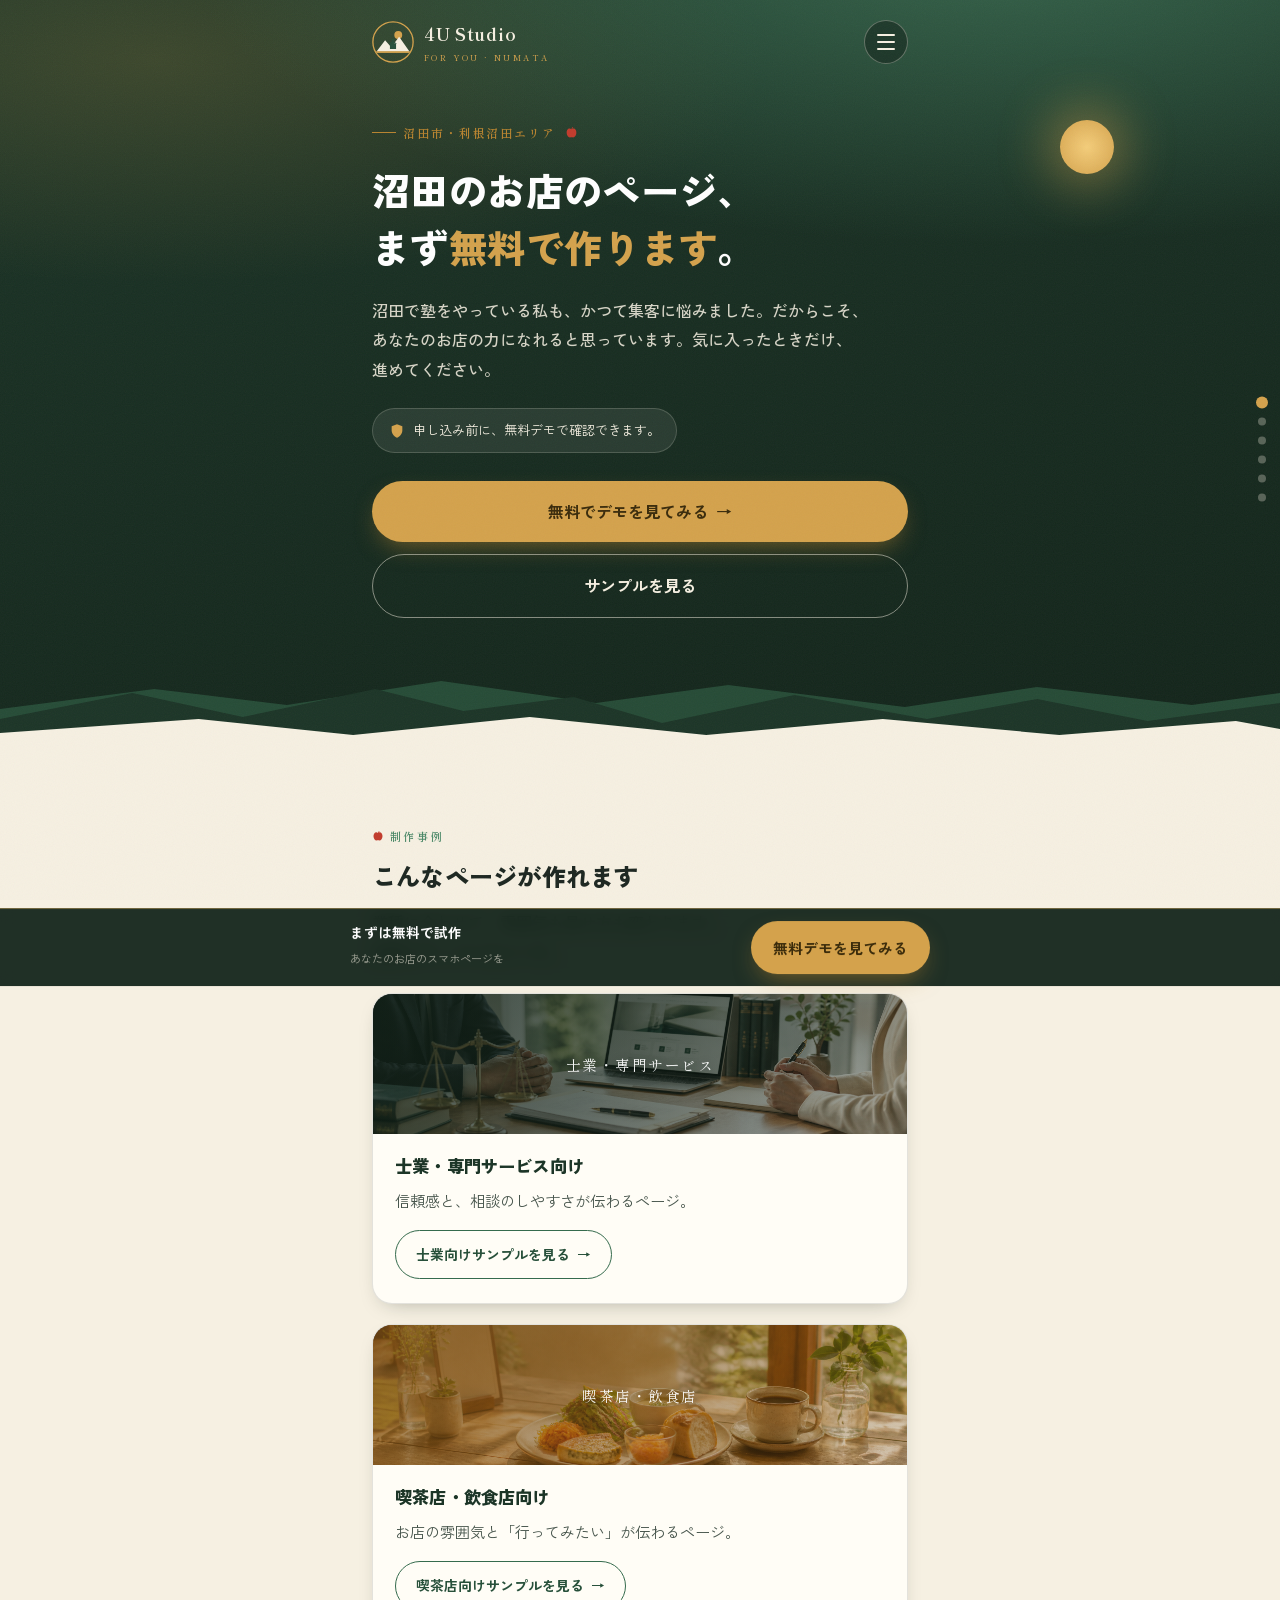
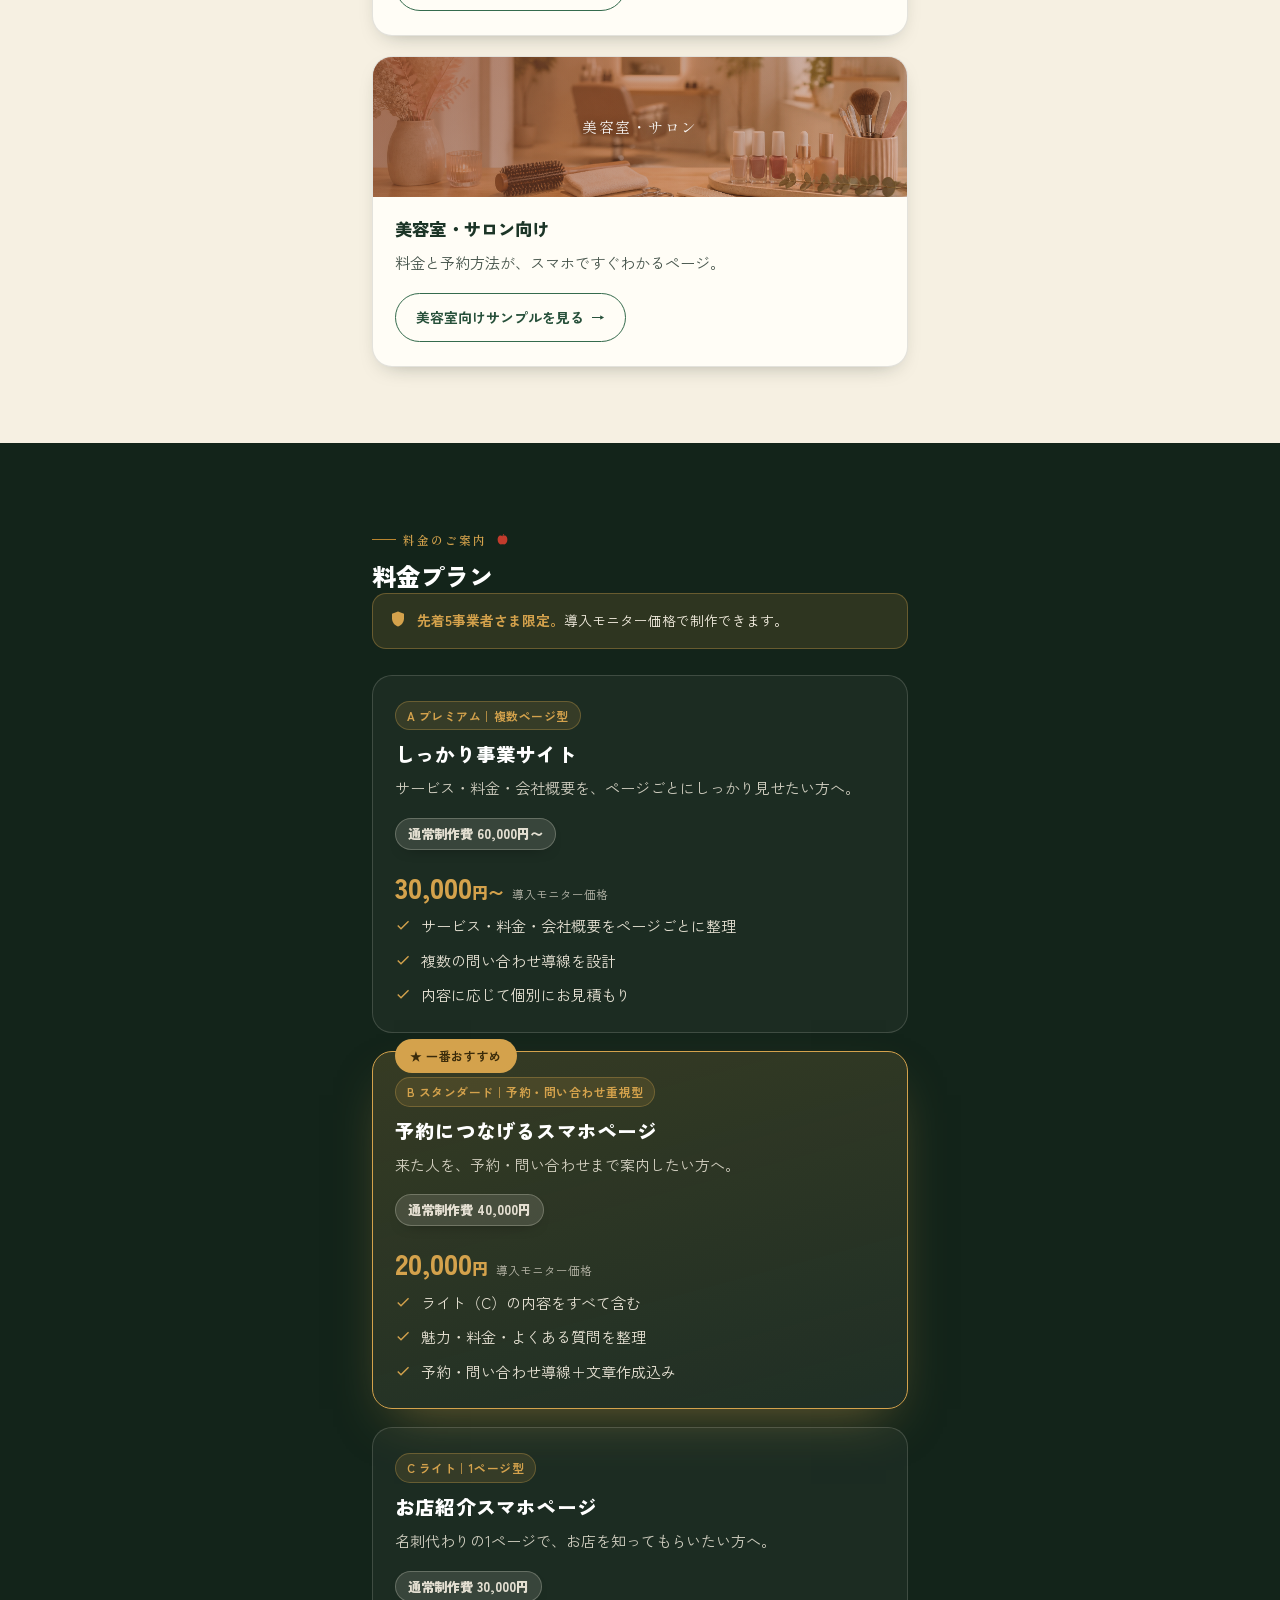
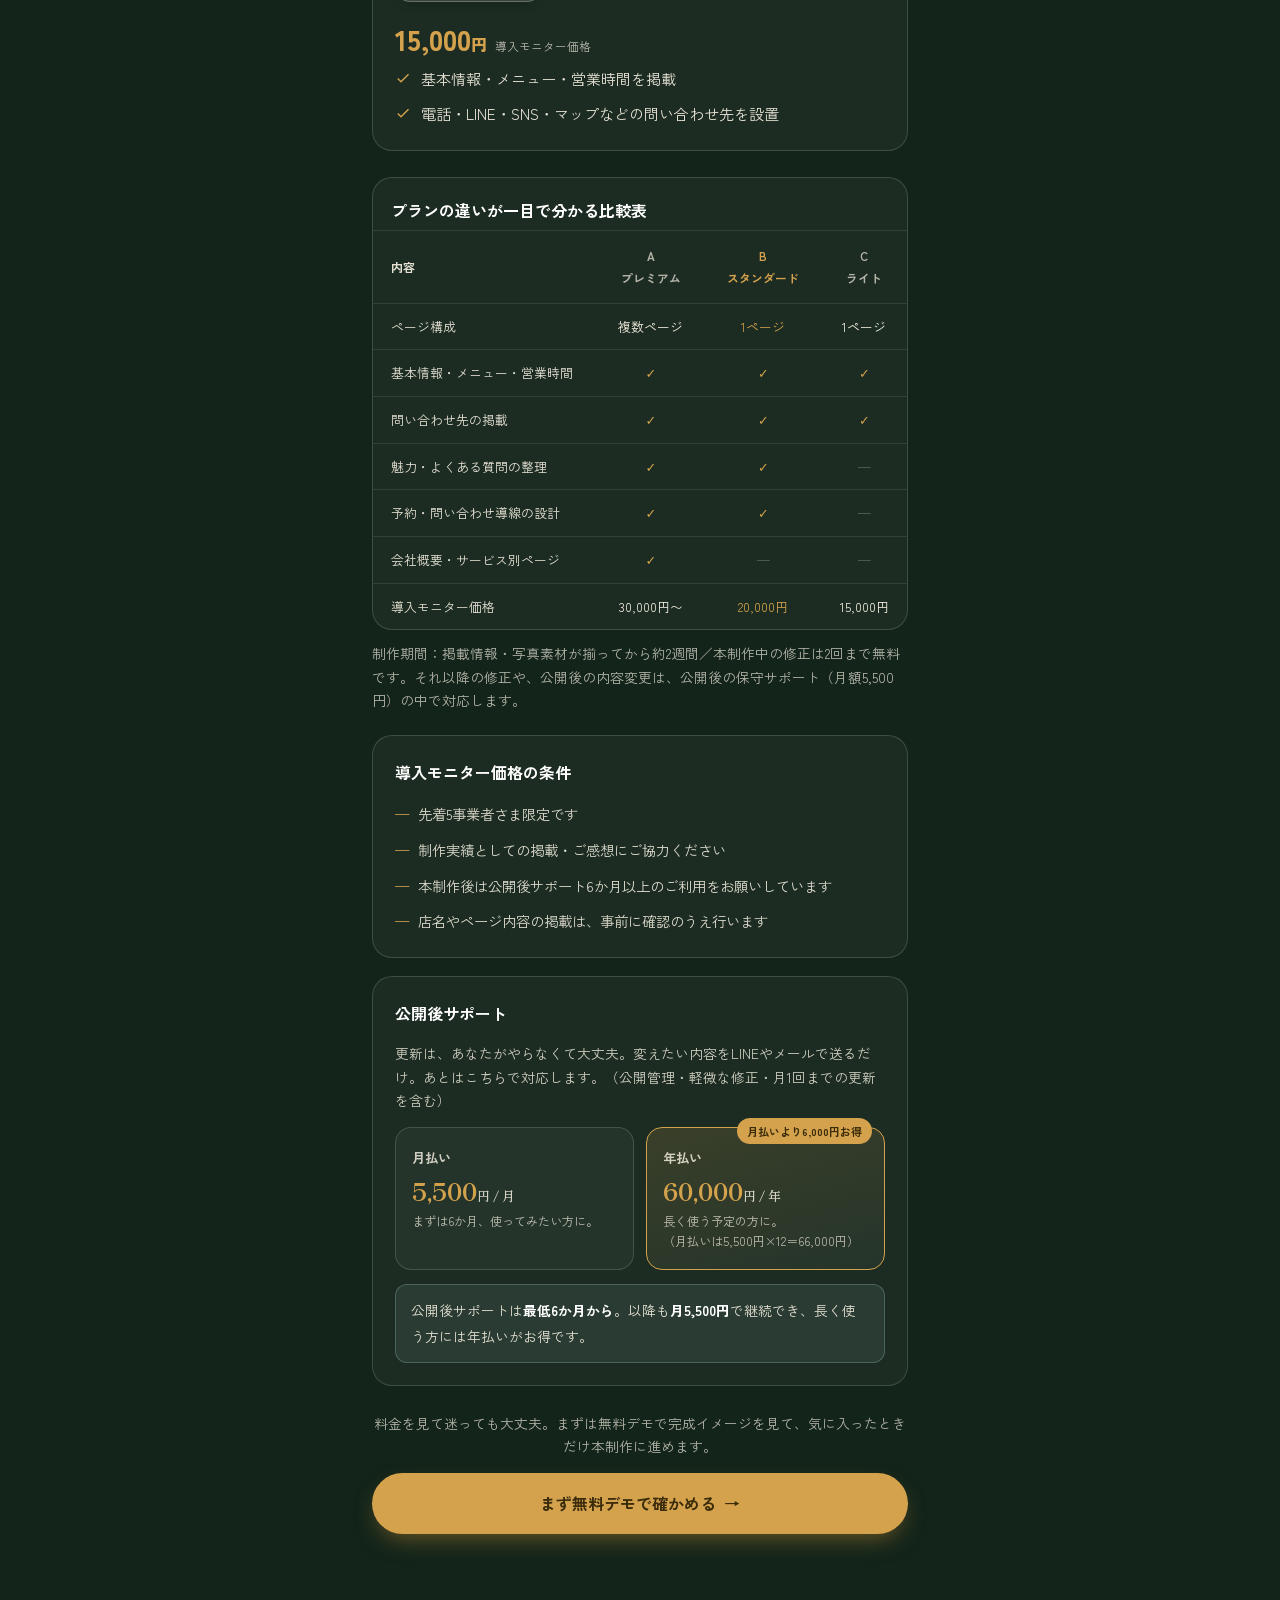
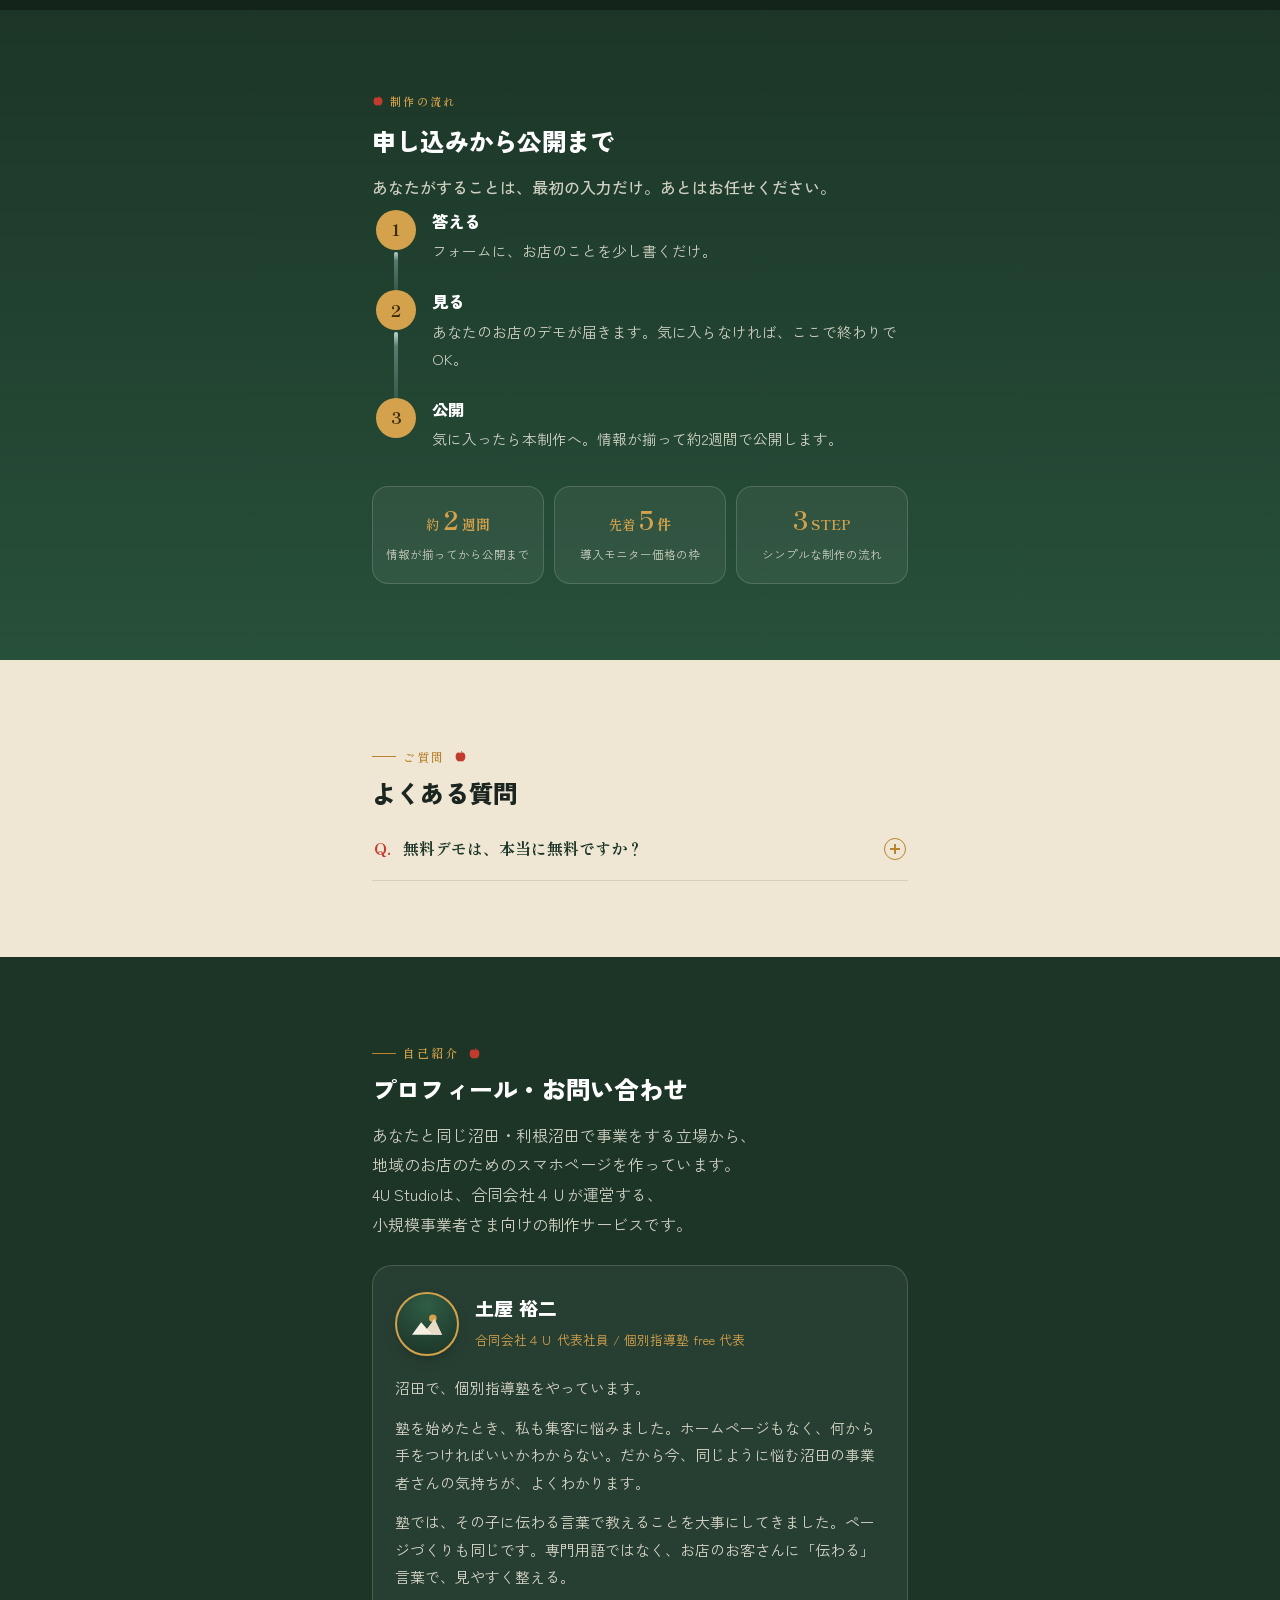
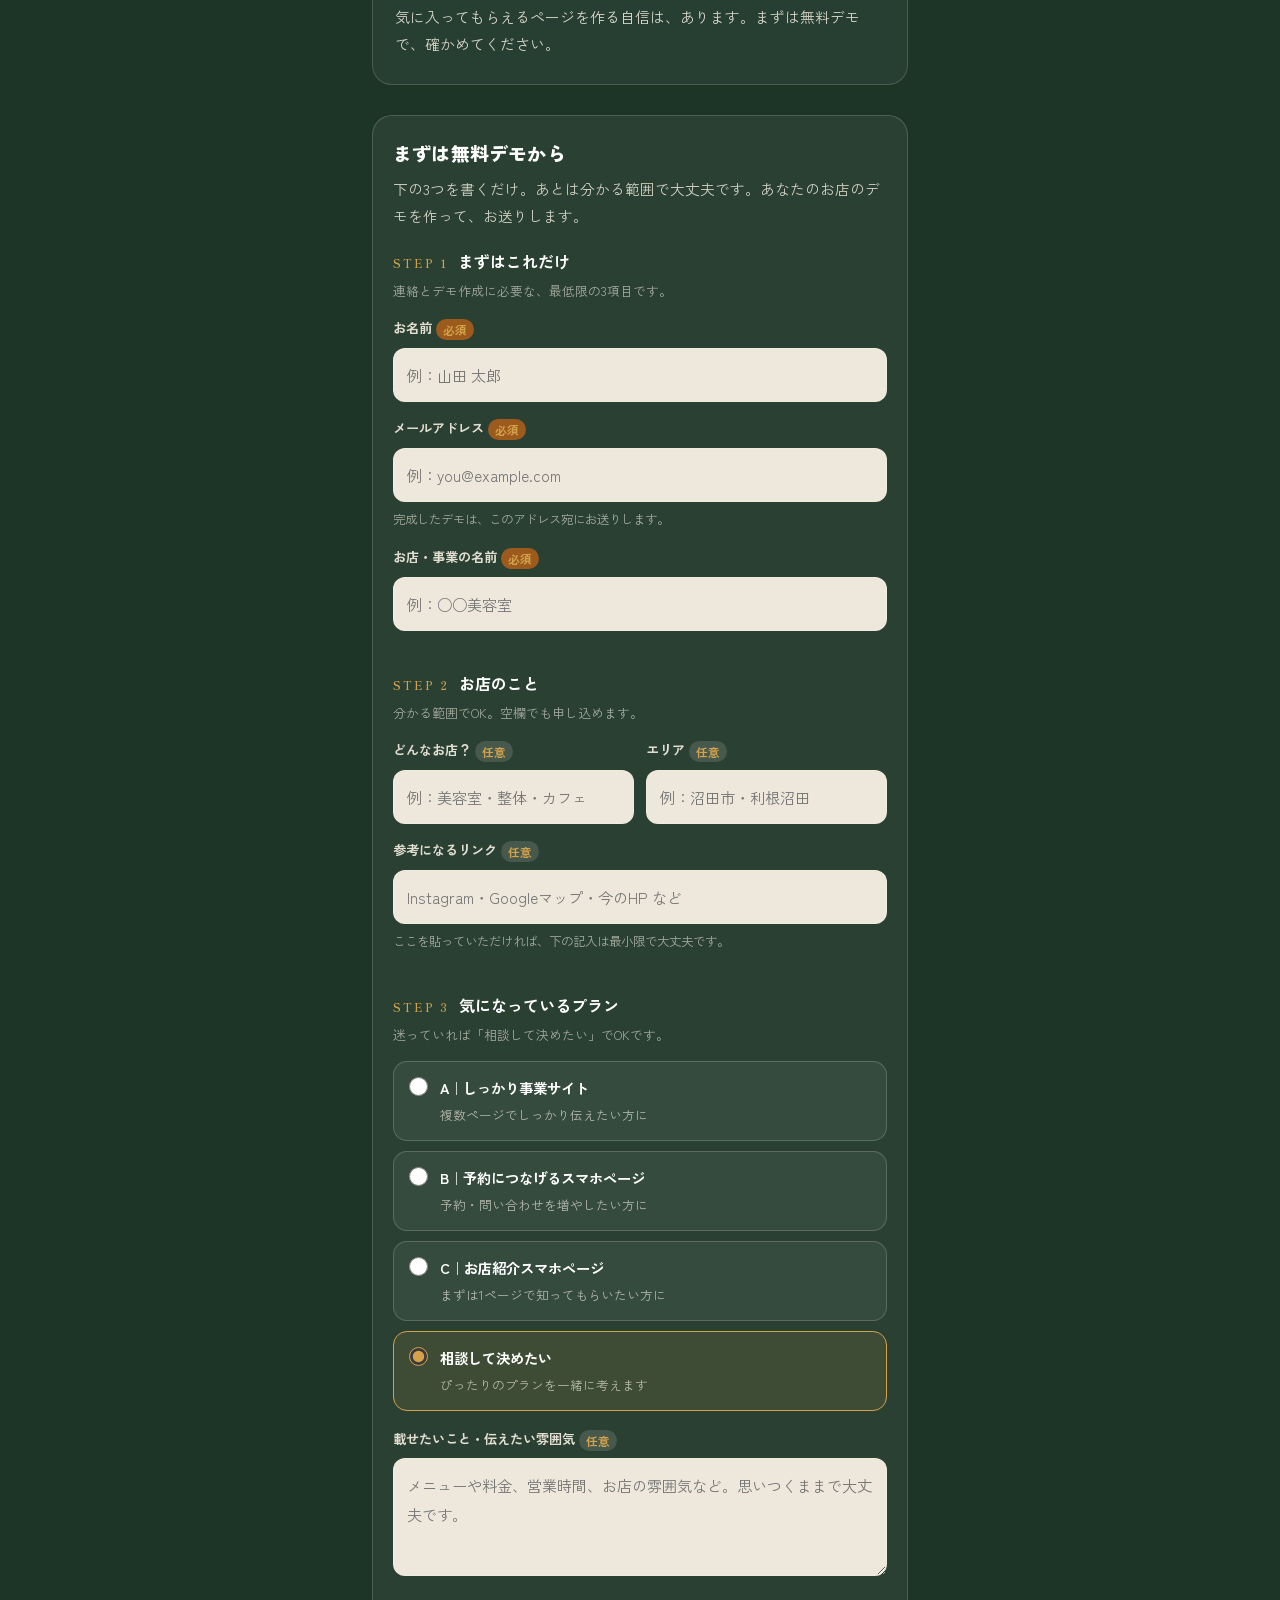
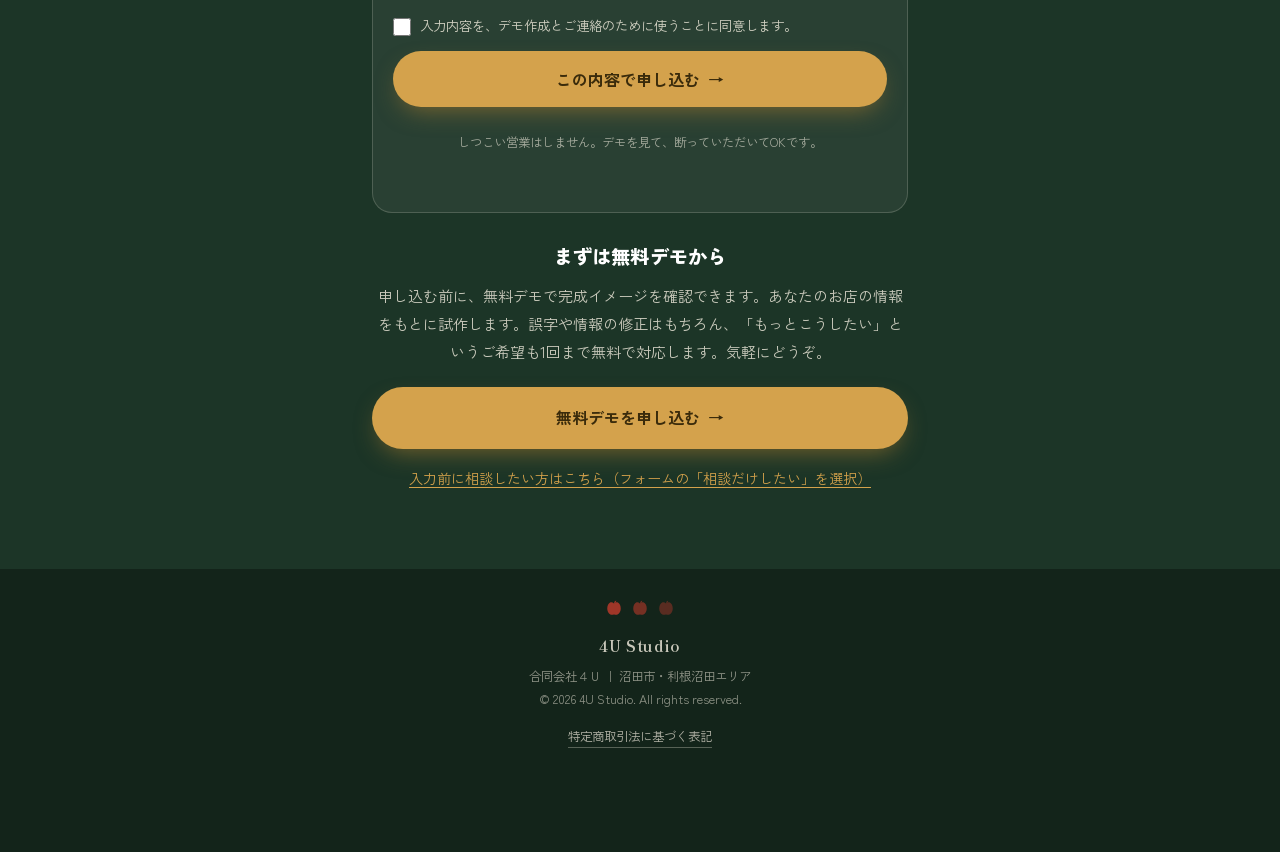
==== index.html @ 24e44e7b "必須バッジ: 背景を濃い琥珀色にして白文字をはっきり読めるよう改善 https://claude.ai/code/session_014B4wWtoRR1sFzMsfYyxBn9" ====
<!DOCTYPE html>
<html lang="ja">
<head>
<meta charset="UTF-8">
<meta name="viewport" content="width=device-width, initial-scale=1.0">
<script>document.documentElement.className+=' js';</script>
<title>4U Studio｜沼田・利根沼田のスマホページ制作</title>
<meta name="description" content="沼田市・利根沼田エリアの小規模事業者向け。問い合わせ・予約・来店につながるスマホで見やすい1ページを制作します。まずは無料デモから。">
<link rel="preconnect" href="https://fonts.googleapis.com">
<link rel="preconnect" href="https://fonts.gstatic.com" crossorigin>
<link href="https://fonts.googleapis.com/css2?family=Zen+Kaku+Gothic+New:wght@400;500;700;900&family=Shippori+Mincho:wght@500;600;700;800&display=swap" rel="stylesheet">
<style>
  :root{
    --green-900:#13241a;
    --green-800:#1c3527;
    --green-700:#27503a;
    --green-600:#356b4d;
    --green-500:#4a8867;
    --cream:#f6f0e2;
    --cream-2:#efe7d4;
    --paper:#fffdf6;
    --ink:#1c2620;
    --ink-soft:#46544b;
    --ochre:#d4a24c;
    --ochre-deep:#b9842f;
    --terra:#c87b52;
    --apple:#c23b2c;       /* 沼田の林檎 */
    --apple-deep:#9e2c20;
    --water:#9cc7be;
    --line:rgba(28,38,32,.12);
    --shadow:0 18px 40px -18px rgba(19,36,26,.5);
    --shadow-sm:0 8px 22px -12px rgba(19,36,26,.4);
    --radius:20px;
    --maxw:580px;
  }
  *{box-sizing:border-box;margin:0;padding:0}
  html{scroll-behavior:smooth}
  body{
    font-family:"Zen Kaku Gothic New",system-ui,sans-serif;
    color:var(--ink);background:var(--cream);
    line-height:1.85;font-size:16px;-webkit-font-smoothing:antialiased;
    overflow-x:hidden;
  }
  body::before{
    content:"";position:fixed;inset:0;z-index:9999;pointer-events:none;opacity:.045;
    background-image:url("data:image/svg+xml,%3Csvg xmlns='http://www.w3.org/2000/svg' width='120' height='120'%3E%3Cfilter id='n'%3E%3CfeTurbulence type='fractalNoise' baseFrequency='.9' numOctaves='2'/%3E%3C/filter%3E%3Crect width='100%25' height='100%25' filter='url(%23n)'/%3E%3C/svg%3E");
  }
  .wrap{max-width:var(--maxw);margin:0 auto;padding:0 22px;position:relative}
  .eyebrow{font-family:"Shippori Mincho",serif;font-weight:600;letter-spacing:.16em;font-size:.74rem;
    color:var(--ochre-deep);display:inline-flex;align-items:center;gap:.6em}
  .eyebrow::before{content:"";width:24px;height:1px;background:var(--ochre-deep)}
  .eyebrow.apple::after{content:"";width:13px;height:14px;background:var(--apple);
    -webkit-mask:url("data:image/svg+xml,%3Csvg xmlns='http://www.w3.org/2000/svg' viewBox='0 0 24 24'%3E%3Cpath fill='black' d='M12 6c0-2 1.2-3.6 3-4-.2 1.8-1 3-3 4zm0 0c-1.6-1.6-3.6-2-5.2-1.2C4.5 6 3 9 3 12.5 3 17 6 21 9 21c1 0 1.8-.4 3-.4s2 .4 3 .4c3 0 6-4 6-8.5C21 9 19.5 6 17.2 4.8 15.6 4 13.6 4.4 12 6z'/%3E%3C/svg%3E") center/contain no-repeat;
    mask:url("data:image/svg+xml,%3Csvg xmlns='http://www.w3.org/2000/svg' viewBox='0 0 24 24'%3E%3Cpath fill='black' d='M12 6c0-2 1.2-3.6 3-4-.2 1.8-1 3-3 4zm0 0c-1.6-1.6-3.6-2-5.2-1.2C4.5 6 3 9 3 12.5 3 17 6 21 9 21c1 0 1.8-.4 3-.4s2 .4 3 .4c3 0 6-4 6-8.5C21 9 19.5 6 17.2 4.8 15.6 4 13.6 4.4 12 6z'/%3E%3C/svg%3E") center/contain no-repeat;display:inline-block;margin-left:.2em}
  h1,h2,h3{font-weight:900;line-height:1.42;letter-spacing:.01em}
  section{padding:76px 0;position:relative}
  .sec-head h2{font-size:1.52rem;margin-top:8px}
  .nowrap-title{white-space:nowrap}
  .sec-num{font-family:"Shippori Mincho",serif;font-size:.7rem;letter-spacing:.2em;color:var(--green-500);font-weight:600;
    display:inline-flex;align-items:center;gap:.55em}
  .sec-num::before{content:"";width:12px;height:13px;flex:0 0 auto;background:var(--apple);display:inline-block;
    -webkit-mask:url("data:image/svg+xml,%3Csvg xmlns='http://www.w3.org/2000/svg' viewBox='0 0 24 24'%3E%3Cpath fill='black' d='M12 6c0-2 1.2-3.6 3-4-.2 1.8-1 3-3 4zm0 0c-1.6-1.6-3.6-2-5.2-1.2C4.5 6 3 9 3 12.5 3 17 6 21 9 21c1 0 1.8-.4 3-.4s2 .4 3 .4c3 0 6-4 6-8.5C21 9 19.5 6 17.2 4.8 15.6 4 13.6 4.4 12 6z'/%3E%3C/svg%3E") center/contain no-repeat;
    mask:url("data:image/svg+xml,%3Csvg xmlns='http://www.w3.org/2000/svg' viewBox='0 0 24 24'%3E%3Cpath fill='black' d='M12 6c0-2 1.2-3.6 3-4-.2 1.8-1 3-3 4zm0 0c-1.6-1.6-3.6-2-5.2-1.2C4.5 6 3 9 3 12.5 3 17 6 21 9 21c1 0 1.8-.4 3-.4s2 .4 3 .4c3 0 6-4 6-8.5C21 9 19.5 6 17.2 4.8 15.6 4 13.6 4.4 12 6z'/%3E%3C/svg%3E") center/contain no-repeat}
  p{color:var(--ink-soft)}
  .lead{color:var(--ink);font-weight:500}
  /* 日本語の読みやすさ：禁則・文節折り返し */
  body{word-break:normal;line-break:strict;overflow-wrap:anywhere}
  h1,h2,h3{line-break:strict}
  .ph{display:inline-block}            /* 文節ごとに改行（語の途中で切れない） */

  /* progress + nav dots */
  .progress{position:fixed;top:0;left:0;height:3px;width:0;z-index:200;
    background:linear-gradient(90deg,var(--ochre),var(--apple));transition:width .1s linear}
  .dots{position:fixed;right:14px;top:50%;transform:translateY(-50%);z-index:90;
    display:flex;flex-direction:column;gap:11px}
  .dots a{width:8px;height:8px;border-radius:50%;background:rgba(28,38,32,.25);transition:.3s;display:block}
  .dots a.active{background:var(--ochre);transform:scale(1.5)}
  .dots.on-dark a{background:rgba(246,240,226,.3)}
  .dots.on-dark a.active{background:var(--ochre)}
  @media(max-width:640px){.dots{display:none}}

  /* buttons */
  .btn{display:inline-flex;align-items:center;justify-content:center;gap:.5em;
    font-family:"Zen Kaku Gothic New";font-weight:700;font-size:1rem;padding:16px 26px;border-radius:999px;
    text-decoration:none;cursor:pointer;border:none;width:100%;text-align:center;position:relative;overflow:hidden;
    transition:transform .25s cubic-bezier(.34,1.4,.6,1),box-shadow .25s}
  .btn-primary{background:var(--ochre);color:#3a2b0b;box-shadow:0 10px 24px -8px rgba(185,132,47,.6)}
  .btn-primary::after{content:"";position:absolute;inset:0;background:linear-gradient(120deg,transparent 30%,rgba(255,255,255,.5),transparent 70%);
    transform:translateX(-130%);transition:transform .6s}
  .btn-primary:hover{transform:translateY(-3px);box-shadow:0 16px 30px -10px rgba(185,132,47,.7)}
  .btn-primary:hover::after{transform:translateX(130%)}
  .btn-ghost{background:transparent;color:var(--green-700);border:1.6px solid var(--green-600)}
  .btn-ghost:hover{background:var(--green-700);color:var(--cream);transform:translateY(-2px)}
  .btn-sm{width:auto;padding:11px 20px;font-size:.86rem}
  .arrow{transition:transform .25s}.btn:hover .arrow{transform:translateX(4px)}

  /* header */
  .topbar{position:absolute;top:0;left:0;right:0;z-index:40}
  .topbar .wrap{display:flex;align-items:center;justify-content:space-between;padding-top:18px}
  .logo{display:flex;align-items:center;gap:10px;text-decoration:none}
  .logo-text{font-family:"Shippori Mincho",serif;font-weight:700;font-size:1.08rem;color:var(--cream);letter-spacing:.04em}
  .logo-text small{display:block;font-size:.5rem;letter-spacing:.3em;color:var(--ochre);font-weight:500;margin-top:1px}
  .menu-toggle{width:44px;height:44px;border-radius:50%;border:1px solid rgba(246,240,226,.32);
    background:rgba(19,36,26,.54);display:inline-flex;flex-direction:column;align-items:center;justify-content:center;
    gap:5px;cursor:pointer;color:var(--cream);backdrop-filter:blur(8px)}
  .menu-toggle span{width:18px;height:2px;border-radius:2px;background:currentColor;transition:.25s}
  .topbar.open .menu-toggle span:nth-child(1){transform:translateY(7px) rotate(45deg)}
  .topbar.open .menu-toggle span:nth-child(2){opacity:0}
  .topbar.open .menu-toggle span:nth-child(3){transform:translateY(-7px) rotate(-45deg)}
  .mobile-menu{position:absolute;top:74px;left:22px;right:22px;z-index:45;max-width:calc(var(--maxw) - 44px);
    margin:0 auto;padding:12px;border:1px solid rgba(246,240,226,.22);border-radius:16px;
    background:rgba(19,36,26,.94);box-shadow:0 20px 44px -22px rgba(0,0,0,.7);backdrop-filter:blur(12px);
    opacity:0;transform:translateY(-8px);pointer-events:none;transition:.25s}
  .topbar.open .mobile-menu{opacity:1;transform:translateY(0);pointer-events:auto}
  .mobile-menu a{display:flex;justify-content:space-between;align-items:center;padding:12px 10px;color:var(--cream);
    text-decoration:none;border-radius:10px;font-weight:700;font-size:.92rem}
  .mobile-menu a+a{border-top:1px solid rgba(246,240,226,.1)}
  .mobile-menu a::after{content:"→";color:var(--ochre)}

  /* HERO */
  .hero{color:var(--cream);padding:112px 0 0;position:relative;overflow:hidden;
    background:linear-gradient(168deg,var(--green-800) 0%,var(--green-900) 100%)}
  .hero-glow{position:absolute;inset:0;z-index:0;
    background:radial-gradient(110% 70% at 78% -8%,rgba(74,136,103,.6),transparent 58%),
              radial-gradient(80% 50% at 12% 8%,rgba(212,162,76,.18),transparent 60%);
    animation:glow 14s ease-in-out infinite alternate}
  @keyframes glow{from{transform:translate3d(0,0,0) scale(1)}to{transform:translate3d(-3%,2%,0) scale(1.08)}}
  .hero .wrap{padding-bottom:0;position:relative;z-index:3}
  .hero h1{font-size:clamp(1.42rem,6.1vw,2.1rem);line-height:1.46;color:#fff;margin:18px 0 0}
  .hero h1 .hero-line{display:block;white-space:nowrap}
  .hero h1 .hl{color:var(--ochre)}
  .hero-sub{margin-top:22px;color:rgba(246,240,226,.86);font-size:1rem}
  .hero-note{margin-top:20px;font-size:.92rem;color:rgba(246,240,226,.78);border-left:2px solid var(--ochre);padding-left:14px}
  .hero-trust{display:inline-flex;align-items:center;gap:8px;margin-top:24px;background:rgba(255,255,255,.08);
    border:1px solid rgba(246,240,226,.18);padding:9px 16px;border-radius:999px;font-size:.82rem;color:var(--cream)}
  .hero-cta{margin-top:28px;display:flex;flex-direction:column;gap:12px;padding-bottom:128px}
  .hero-fineprint{margin-top:24px;font-size:.76rem;color:rgba(246,240,226,.82);line-height:1.8;padding-bottom:120px}
  /* parallax scenery */
  .scenery{position:absolute;left:0;right:0;bottom:-1px;z-index:1;width:100%;height:88px;display:block}
  .sun{position:absolute;right:13%;top:120px;width:54px;height:54px;border-radius:50%;z-index:1;
    background:radial-gradient(circle,#f4cd7a,#d4a24c);box-shadow:0 0 50px 12px rgba(212,162,76,.45);
    animation:rise 2s cubic-bezier(.2,.7,.3,1) both}
  @keyframes rise{from{transform:translateY(40px);opacity:0}to{transform:translateY(0);opacity:1}}

  /* staggered hero reveal */
  .hr{opacity:0;transform:translateY(22px);animation:hr .9s cubic-bezier(.2,.7,.2,1) forwards}
  .hr1{animation-delay:.1s}.hr2{animation-delay:.28s}.hr3{animation-delay:.42s}
  .hr4{animation-delay:.56s}.hr5{animation-delay:.7s}.hr6{animation-delay:.84s}
  @keyframes hr{to{opacity:1;transform:none}}

  /* WORRIES */
  .worries{background:var(--cream)}
  .worry-intro{margin:14px 0 24px;font-size:1.02rem}
  .worry-list{list-style:none;display:flex;flex-direction:column}
  .worry-list li{display:flex;gap:13px;align-items:flex-start;padding:14px 2px;border-bottom:1px dashed var(--line);font-weight:500;color:var(--ink)}
  .worry-list li:last-child{border-bottom:none}
  .check{flex:0 0 auto;width:22px;height:22px;margin-top:3px}

  /* BEFORE / AFTER infographic */
  .ba{display:grid;grid-template-columns:1fr;gap:14px;margin:26px 0 4px}
  .ba-card{border-radius:var(--radius);padding:22px 20px;position:relative;overflow:hidden}
  .ba-before{background:#ece4d2;border:1px dashed rgba(28,38,32,.25)}
  .ba-after{background:linear-gradient(160deg,var(--green-700),var(--green-800));color:var(--cream)}
  .ba-tag{display:inline-block;font-family:"Shippori Mincho",serif;font-weight:700;font-size:.72rem;letter-spacing:.12em;
    padding:4px 12px;border-radius:999px;margin-bottom:12px}
  .ba-before .ba-tag{background:rgba(28,38,32,.1);color:var(--ink-soft)}
  .ba-after .ba-tag{background:var(--ochre);color:#3a2b0b}
  .ba-card h4{font-size:1.04rem;margin-bottom:12px}
  .ba-before h4{color:var(--ink)}.ba-after h4{color:#fff}
  .ba-icons{display:flex;gap:10px;margin-bottom:12px;flex-wrap:wrap}
  .ba-chip{display:inline-flex;align-items:center;gap:6px;font-size:.78rem;background:rgba(255,255,255,.6);
    border-radius:8px;padding:6px 10px;color:var(--ink-soft)}
  .ba-after .ba-chip{background:rgba(255,255,255,.12);color:var(--cream)}
  .ba-note{font-size:.88rem;line-height:1.7}
  .ba-before .ba-note{color:var(--ink-soft)}.ba-after .ba-note{color:rgba(246,240,226,.9)}
  .ba-arrow{display:grid;place-items:center;height:30px;color:var(--ochre-deep)}
  .ba-arrow svg{animation:bob 1.8s ease-in-out infinite}
  @keyframes bob{0%,100%{transform:translateY(0)}50%{transform:translateY(5px)}}

  /* visitor FLOW diagram */
  .journey{margin-top:30px;background:var(--paper);border:1px solid var(--line);border-radius:var(--radius);
    padding:24px 20px;box-shadow:var(--shadow-sm)}
  .journey-title{font-size:.95rem;color:var(--green-800);font-weight:700;margin-bottom:18px;text-align:center}
  .jflow{display:flex;flex-direction:column;align-items:center;gap:0}
  .jsrc{display:flex;gap:10px;justify-content:center;flex-wrap:wrap}
  .jnode{display:inline-flex;flex-direction:column;align-items:center;gap:5px;background:var(--cream-2);
    border-radius:12px;padding:11px 14px;font-size:.76rem;color:var(--ink-soft);min-width:78px}
  .jnode svg{width:22px;height:22px}
  .jhub{background:var(--green-700);color:var(--cream);font-weight:700;font-size:.92rem;
    border-radius:14px;padding:14px 22px;display:flex;align-items:center;gap:9px;box-shadow:var(--shadow-sm)}
  .jhub svg{width:24px;height:24px}
  .jact{display:flex;gap:10px;justify-content:center;flex-wrap:wrap}
  .jact .jnode{background:rgba(212,162,76,.16);color:var(--ochre-deep);font-weight:600}
  .jconn{width:2px;height:26px;background:linear-gradient(var(--green-500),var(--ochre));margin:6px 0;position:relative}
  .jconn::after{content:"";position:absolute;bottom:-2px;left:50%;transform:translateX(-50%);
    border:5px solid transparent;border-top-color:var(--ochre)}

  /* CAN DO */
  .cando{background:var(--green-800);color:var(--cream)}
  .cando .eyebrow,.cando .sec-num{color:var(--ochre)}
  .cando h2{color:#fff}
  .cando .intro{color:rgba(246,240,226,.82);margin:14px 0 28px}
  .feat{display:flex;gap:15px;padding:22px 0;border-top:1px solid rgba(246,240,226,.14)}
  .feat:first-of-type{border-top:none}
  .feat-ic{flex:0 0 auto;width:48px;height:48px;border-radius:14px;background:rgba(212,162,76,.16);
    display:grid;place-items:center;transition:.3s}
  .feat:hover .feat-ic{background:var(--ochre);transform:rotate(-6deg) scale(1.06)}
  .feat:hover .feat-ic svg{stroke:#2b210a}
  .feat-ic svg{transition:.3s}
  .feat h3{font-size:1.06rem;color:#fff;margin-bottom:5px}
  .feat p{color:rgba(246,240,226,.82);font-size:.96rem;margin:0;line-height:1.8}

  /* DEMO */
  .demo{background:var(--cream-2)}
  .demo-quote{font-family:"Shippori Mincho",serif;font-size:1.12rem;color:var(--green-700);font-weight:600;line-height:1.9;margin:16px 0 22px}
  .demo-anyone{margin-top:16px;background:rgba(74,136,103,.1);border:1px solid rgba(74,136,103,.28);
    border-radius:14px;padding:14px 16px;font-size:.94rem;color:var(--green-800);font-weight:600;
    display:flex;gap:10px;align-items:flex-start;line-height:1.7}
  .demo-anyone svg{flex:0 0 auto;margin-top:2px}
  .demo-anyone b{color:var(--ochre-deep)}
  .demo-know-title{font-size:1.12rem;color:var(--green-800);margin:8px 0 12px;line-height:1.4}
  .know-grid{display:grid;grid-template-columns:1fr 1fr;gap:14px;margin:12px 0 24px}
  .know{background:#fffdf6;border:1px solid rgba(74,136,103,.16);border-radius:18px;padding:20px 18px;
    box-shadow:var(--shadow-sm);transition:.3s;display:flex;gap:14px;align-items:center}
  .know:hover{transform:translateY(-4px);box-shadow:var(--shadow)}
  .know-ic{flex:0 0 auto;width:48px;height:48px;border-radius:14px;background:rgba(74,136,103,.12);display:grid;place-items:center}
  .know p{font-size:.98rem;color:var(--green-800);line-height:1.5;margin:0;font-weight:700}
  .card{background:var(--paper);border:1px solid var(--line);border-radius:var(--radius);padding:24px 22px;box-shadow:var(--shadow-sm)}
  .card h3{font-size:1.04rem;margin-bottom:14px;color:var(--green-800);display:flex;align-items:center;gap:9px}
  .card h3 .dot{width:8px;height:8px;border-radius:50%;background:var(--ochre);flex:0 0 auto}
  .tick-list{list-style:none;display:flex;flex-direction:column;gap:11px}
  .tick-list li{display:flex;gap:11px;font-size:.95rem;color:var(--ink)}
  .tick-list li::before{content:"";flex:0 0 auto;width:17px;height:17px;margin-top:4px;background:var(--green-600);
    -webkit-mask:url("data:image/svg+xml,%3Csvg xmlns='http://www.w3.org/2000/svg' viewBox='0 0 24 24'%3E%3Cpath fill='black' d='M9 16.2 4.8 12l-1.4 1.4L9 19 21 7l-1.4-1.4z'/%3E%3C/svg%3E") center/contain no-repeat;
    mask:url("data:image/svg+xml,%3Csvg xmlns='http://www.w3.org/2000/svg' viewBox='0 0 24 24'%3E%3Cpath fill='black' d='M9 16.2 4.8 12l-1.4 1.4L9 19 21 7l-1.4-1.4z'/%3E%3C/svg%3E") center/contain no-repeat}
  .callout{margin-top:18px;background:rgba(74,136,103,.1);border-radius:14px;padding:16px 18px;font-size:.9rem;color:var(--green-700);border:1px solid rgba(74,136,103,.22)}

  /* SAMPLES */
  .samples{background:var(--cream)}
  .sample-card{background:var(--paper);border:1px solid var(--line);border-radius:var(--radius);overflow:hidden;box-shadow:var(--shadow-sm);transition:.35s}
  .sample-card:hover{transform:translateY(-6px);box-shadow:var(--shadow)}
  .sample-card+.sample-card{margin-top:20px}
  .sample-photo{height:140px;display:grid;place-items:center;position:relative;color:rgba(255,255,255,.95);
    font-family:"Shippori Mincho",serif;font-size:.92rem;letter-spacing:.1em;overflow:hidden}
  .sample-photo span{position:relative;z-index:2;text-shadow:0 2px 10px rgba(19,36,26,.45)}
  .sample-photo::before{content:"";position:absolute;inset:0;opacity:.16;
    background-image:radial-gradient(circle at 30% 30%,#fff 1px,transparent 1.5px);background-size:18px 18px}
  .s1{background:
    linear-gradient(135deg,rgba(19,36,26,.72),rgba(19,36,26,.28)),
    url("assets/shigyo-professional-services.png") center 48%/cover no-repeat}
  .s1::before{opacity:1;background:linear-gradient(135deg,rgba(19,36,26,.38),rgba(19,36,26,.08))}
  .s2{background:
    linear-gradient(135deg,rgba(122,79,23,.62),rgba(122,79,23,.22)),
    url("assets/cafe-restaurant-homepage.png") center 55%/cover no-repeat}
  .s2::before{opacity:1;background:linear-gradient(135deg,rgba(122,79,23,.34),rgba(122,79,23,.08))}
  .s3{background:
    linear-gradient(135deg,rgba(143,79,51,.58),rgba(143,79,51,.18)),
    url("assets/beauty-nail-salon-homepage.png") center 54%/cover no-repeat}
  .s3::before{opacity:1;background:linear-gradient(135deg,rgba(143,79,51,.3),rgba(143,79,51,.08))}
  .photo-tag{position:absolute;top:10px;left:10px;z-index:3;font-family:"Zen Kaku Gothic New";font-size:.62rem;
    letter-spacing:.05em;background:rgba(255,255,255,.85);color:var(--ink-soft);padding:3px 9px;border-radius:6px}
  .sample-body{padding:20px 22px 24px}
  .sample-body h3{font-size:1.08rem;color:var(--green-800);margin-bottom:8px}
  .sample-body p{font-size:.95rem;line-height:1.8;margin-bottom:16px}

  /* PRICING */
  .pricing{background:var(--green-900);color:var(--cream)}
  .pricing .eyebrow,.pricing .sec-num{color:var(--ochre)}
  .pricing h2{color:#fff}
  .pricing .intro{color:rgba(246,240,226,.82);margin:14px 0 12px}
  .commit-note{background:rgba(212,162,76,.14);border:1px solid rgba(212,162,76,.35);border-radius:14px;
    padding:14px 16px;font-size:.86rem;color:var(--cream);margin-bottom:26px;display:flex;gap:10px;align-items:flex-start}
  .plan{background:rgba(255,255,255,.04);border:1px solid rgba(246,240,226,.16);border-radius:var(--radius);
    padding:24px 22px;position:relative;transition:.35s}
  .plan:hover{transform:translateY(-4px);border-color:rgba(246,240,226,.4)}
  .plan+.plan{margin-top:18px}
  .plan.featured{background:linear-gradient(165deg,rgba(212,162,76,.18),rgba(255,255,255,.05));
    border:1.6px solid var(--ochre);box-shadow:0 22px 50px -22px rgba(212,162,76,.5)}
  .badge{position:absolute;top:-13px;left:22px;background:var(--ochre);color:#3a2b0b;font-weight:700;font-size:.74rem;
    padding:6px 15px;border-radius:999px;letter-spacing:.05em}
  .plan-tag{display:inline-block;font-size:.74rem;font-weight:700;letter-spacing:.04em;color:var(--ochre);
    background:rgba(212,162,76,.14);border:1px solid rgba(212,162,76,.32);border-radius:999px;padding:3px 11px;margin-bottom:10px}
  .plan h3{font-size:1.22rem;color:#fff;margin-bottom:6px}
  .plan .pdesc{font-size:.94rem;color:rgba(246,240,226,.82);margin-bottom:16px;line-height:1.85}
  .price-row{display:flex;align-items:baseline;gap:8px}
  .price-mon{font-size:1.75rem;font-weight:900;color:var(--ochre)}
  .yen{font-size:1rem}
  .price-label{font-size:.72rem;color:rgba(246,240,226,.7)}
  .price-reg{width:max-content;max-width:100%;font-size:.84rem;font-weight:800;color:rgba(246,240,226,.9);
    margin:0 0 12px;display:inline-flex;align-items:center;gap:8px;padding:5px 12px;border-radius:999px;
    background:rgba(246,240,226,.13);border:1px solid rgba(246,240,226,.24);line-height:1.45;box-shadow:0 6px 16px -12px rgba(0,0,0,.8)}
  .price-reg s{font-size:1.14rem;color:#fffdf6;font-weight:900;text-decoration:none;letter-spacing:.02em}
  .price-reg .arrow-down{color:var(--ochre);font-weight:700;margin:0 .3em}
  .plan ul{list-style:none;display:flex;flex-direction:column;gap:9px}
  .plan ul li{display:flex;gap:10px;font-size:.94rem;line-height:1.7;color:rgba(246,240,226,.92)}
  .plan ul li::before{content:"";flex:0 0 auto;width:16px;height:16px;margin-top:4px;background:var(--ochre);
    -webkit-mask:url("data:image/svg+xml,%3Csvg xmlns='http://www.w3.org/2000/svg' viewBox='0 0 24 24'%3E%3Cpath fill='black' d='M9 16.2 4.8 12l-1.4 1.4L9 19 21 7l-1.4-1.4z'/%3E%3C/svg%3E") center/contain no-repeat;
    mask:url("data:image/svg+xml,%3Csvg xmlns='http://www.w3.org/2000/svg' viewBox='0 0 24 24'%3E%3Cpath fill='black' d='M9 16.2 4.8 12l-1.4 1.4L9 19 21 7l-1.4-1.4z'/%3E%3C/svg%3E") center/contain no-repeat}

  /* comparison table */
  .compare{margin-top:26px;background:rgba(255,255,255,.04);border:1px solid rgba(246,240,226,.16);border-radius:var(--radius);overflow:hidden}
  .compare h4{color:#fff;font-size:1rem;padding:18px 18px 4px}
  .compare table{width:100%;border-collapse:collapse;font-size:.8rem}
  .compare th,.compare td{padding:11px 6px;text-align:center;border-top:1px solid rgba(246,240,226,.1)}
  .compare th:first-child,.compare td:first-child{text-align:left;padding-left:18px;color:rgba(246,240,226,.92);width:42%}
  .compare thead th{color:rgba(246,240,226,.7);font-size:.74rem;font-weight:700;padding-top:14px;padding-bottom:14px}
  .compare thead th.hot{color:var(--ochre)}
  .compare td .yes{color:var(--ochre);font-weight:900}
  .compare td .no{color:rgba(246,240,226,.3)}
  .compare tbody tr:hover{background:rgba(255,255,255,.03)}

  .common{margin-top:22px;background:rgba(255,255,255,.04);border:1px solid rgba(246,240,226,.16);border-radius:var(--radius);padding:22px}
  .common h4{color:#fff;font-size:1rem;margin-bottom:14px}
  .common ul{list-style:none;display:flex;flex-direction:column;gap:9px}
  .common ul li{font-size:.9rem;color:rgba(246,240,226,.88);display:flex;gap:9px}
  .common ul li::before{content:"—";color:var(--ochre)}
  .fineprint{margin-top:16px;font-size:.86rem;color:#fffdf6;line-height:1.85;
    background:rgba(246,240,226,.16);border:1px solid rgba(246,240,226,.34);border-radius:12px;padding:13px 14px}
  .pricing .common .fineprint p{color:#fffdf6!important;font-weight:700!important;text-shadow:0 1px 2px rgba(0,0,0,.18)}
  .pricing .common .fineprint p+p{margin-top:5px}

  /* MAINTENANCE */
  .maint{background:var(--cream)}
  .maint-box{background:var(--paper);border:1px solid var(--line);border-radius:var(--radius);padding:24px 22px;box-shadow:var(--shadow-sm)}
  .maint-box+.maint-box{margin-top:18px}
  .maint-box h3{font-size:1.05rem;color:var(--green-800);margin-bottom:14px}
  .maint-quotes{display:flex;flex-direction:column;gap:10px;margin:12px 0 14px}
  .maint-quotes span{background:var(--cream-2);border-radius:12px;padding:11px 15px;font-size:.93rem;font-weight:500;
    color:var(--green-800);font-family:"Shippori Mincho",serif}
  .price-pill{display:inline-block;background:var(--green-700);color:var(--cream);font-weight:700;padding:4px 14px;border-radius:999px;font-size:.92rem}

  /* FLOW — 吹割の滝モチーフ */
  .flow{background:linear-gradient(180deg,var(--green-800),var(--green-700));color:var(--cream);overflow:hidden}
  .flow .eyebrow,.flow .sec-num{color:var(--ochre)}
  .flow h2{color:#fff}
  .flow .intro{color:rgba(246,240,226,.82);margin:14px 0 8px}
  .falls-cap{font-size:.76rem;color:rgba(246,240,226,.6);margin-bottom:26px;font-family:"Shippori Mincho",serif}
  .steps{position:relative;padding-left:4px}
  .step{display:flex;gap:16px;padding-bottom:26px;position:relative}
  .step:last-child{padding-bottom:0}
  .step-num{flex:0 0 auto;width:40px;height:40px;border-radius:50%;background:var(--ochre);color:#3a2b0b;
    display:grid;place-items:center;font-weight:900;font-size:1rem;z-index:2;font-family:"Shippori Mincho",serif}
  /* flowing water line — 上から下へ流れる水 */
  .step:not(:last-child)::before{content:"";position:absolute;left:18px;top:42px;bottom:-4px;width:4px;border-radius:4px;
    background-image:
      linear-gradient(180deg, rgba(159,199,190,.5), rgba(159,199,190,.16)),
      linear-gradient(180deg, rgba(255,255,255,0), rgba(255,255,255,.95) 50%, rgba(255,255,255,0));
    background-repeat:no-repeat,no-repeat;
    background-size:100% 100%, 100% 45%;
    background-position:0 0, 0 -45%;
    animation:fall 1.4s linear infinite}
  @keyframes fall{from{background-position:0 0, 0 -45%}to{background-position:0 0, 0 145%}}
  .step-body h3{font-size:1.02rem;color:#fff;margin-bottom:4px}
  .step-body p{font-size:.92rem;margin:0;color:rgba(246,240,226,.82)}

  /* stats strip with count-up */
  .stats{display:grid;grid-template-columns:repeat(3,1fr);gap:10px;margin-top:34px}
  .stat{background:rgba(255,255,255,.06);border:1px solid rgba(246,240,226,.16);border-radius:16px;padding:18px 8px;text-align:center}
  .stat .stat-value{display:inline-flex;align-items:baseline;justify-content:center;gap:.12em;white-space:nowrap;
    font-family:"Shippori Mincho",serif;font-size:1.6rem;color:var(--ochre);line-height:1.1}
  .stat .stat-value span{display:inline!important;margin-top:0!important;color:inherit}
  .stat .stat-value .u{font-size:.86rem}
  .stat .stat-value .pre{font-size:.82rem;font-weight:600;margin-right:.1em}
  .stat>span{font-size:.72rem;color:rgba(246,240,226,.78);display:block;margin-top:5px}

  /* PROFILE */
  .profile{background:var(--green-800);color:var(--cream)}
  .profile .eyebrow,.profile .sec-num{color:var(--ochre)}
  .profile h2{color:#fff}
  .profile-title{white-space:nowrap;font-size:1.42rem}
  .profile .about{color:rgba(246,240,226,.82);margin:14px 0 26px}
  .prof-card{background:rgba(255,255,255,.05);border:1px solid rgba(246,240,226,.16);border-radius:var(--radius);padding:26px 22px}
  .prof-head{display:flex;align-items:center;gap:16px;margin-bottom:18px}
  .prof-avatar{width:64px;height:64px;border-radius:50%;flex:0 0 auto;
    background:radial-gradient(120% 120% at 50% 18%, #2f5d45, #16271d);
    border:2px solid var(--ochre);display:grid;place-items:center;overflow:hidden;
    box-shadow:0 6px 16px -8px rgba(0,0,0,.5)}
  .prof-head h3{color:#fff;font-size:1.18rem;margin-bottom:3px}
  .prof-head .role{font-size:.8rem;color:var(--ochre)}
  .prof-card p{color:rgba(246,240,226,.85);font-size:.93rem;margin-bottom:12px}
  .prof-card p:last-child{margin-bottom:0}
  .values{display:flex;flex-direction:column;gap:8px;margin:14px 0}
  .values span{font-family:"Shippori Mincho",serif;font-weight:600;color:#fff;font-size:.96rem;border-left:2px solid var(--ochre);padding-left:12px}
  .closing{margin-top:30px;text-align:center}
  .closing h3{color:#fff;font-size:1.2rem;margin-bottom:12px}
  .closing p{color:rgba(246,240,226,.8);font-size:.94rem;margin-bottom:22px}
  .closing .btn-primary{margin-bottom:14px}
  .closing .sublink{color:var(--ochre);font-size:.88rem;text-decoration:underline;text-underline-offset:3px}
  .form-panel{margin-top:30px;background:rgba(255,255,255,.06);border:1px solid rgba(246,240,226,.18);border-radius:var(--radius);padding:24px 20px}
  .form-panel h3{color:#fff;font-size:1.18rem;margin-bottom:8px}
  .form-panel .form-lead{color:rgba(246,240,226,.82);font-size:.92rem;margin-bottom:18px}
  .demo-form{display:flex;flex-direction:column;gap:14px}
  .form-row{display:flex;flex-direction:column;gap:7px}
  .form-row label{font-size:.82rem;font-weight:700;color:rgba(246,240,226,.9)}
  .form-row label span{color:var(--ochre);font-size:.74rem;margin-left:.35em}
  .demo-form input,.demo-form select,.demo-form textarea{
    width:100%;border:1px solid rgba(246,240,226,.22);border-radius:12px;background:rgba(246,240,226,.96);
    color:var(--ink);font:inherit;font-size:.95rem;padding:12px 13px;outline:none}
  .demo-form textarea{min-height:118px;resize:vertical}
  .demo-form input:focus,.demo-form select:focus,.demo-form textarea:focus{border-color:var(--ochre);box-shadow:0 0 0 3px rgba(212,162,76,.22)}
  .form-grid{display:grid;grid-template-columns:1fr 1fr;gap:12px}
  .check-row{display:flex;gap:9px;align-items:flex-start;color:rgba(246,240,226,.82);font-size:.84rem;line-height:1.7}
  .check-row input{width:18px;height:18px;margin-top:4px;flex:0 0 auto;accent-color:var(--ochre)}
  .demo-form .btn[disabled]{opacity:.58;cursor:not-allowed;transform:none;box-shadow:none}
  .grp{margin-bottom:24px}
  .grp-head{display:flex;align-items:baseline;gap:10px;margin-bottom:2px}
  .grp-num{font-family:"Shippori Mincho",serif;font-size:.7rem;letter-spacing:.18em;color:var(--ochre);font-weight:600}
  .grp-head h4{color:#fff;font-size:1rem;margin:0;font-weight:700}
  .grp-note{color:rgba(246,240,226,.6);font-size:.8rem;margin:0 0 14px}
  .badge-req{color:#ffffff;background:#9c5a1d;font-size:.64rem;font-weight:700;margin-left:.5em;padding:2px 7px;border-radius:999px;vertical-align:middle}
  .badge-opt{color:rgba(246,240,226,.8);background:rgba(246,240,226,.14);font-size:.64rem;font-weight:700;margin-left:.5em;padding:2px 7px;border-radius:999px;vertical-align:middle}
  .hint{font-size:.78rem;color:rgba(246,240,226,.6);margin:-1px 0 0}
  .plan-options{display:flex;flex-direction:column;gap:10px}
  .plan-card{display:flex;gap:12px;align-items:flex-start;background:rgba(246,240,226,.06);border:1px solid rgba(246,240,226,.2);border-radius:14px;padding:13px 15px;cursor:pointer;transition:border-color .15s,background .15s}
  .plan-card:hover{border-color:var(--ochre)}
  .plan-card input{width:19px;height:19px;margin-top:2px;flex:0 0 auto;accent-color:var(--ochre)}
  .plan-card .pc-body{display:flex;flex-direction:column;gap:2px}
  .plan-card .pc-title{color:#fff;font-weight:700;font-size:.9rem}
  .plan-card .pc-desc{color:rgba(246,240,226,.66);font-size:.79rem}
  .plan-card:has(input:checked){border-color:var(--ochre);background:rgba(212,162,76,.12)}
  .submit-note{text-align:center;color:rgba(246,240,226,.6);font-size:.78rem;margin:10px 0 0}
  .form-status{min-height:1.4em;font-size:.86rem;color:var(--ochre);font-weight:700;text-align:center}
  .done{display:none;text-align:center;color:#fff;padding:14px 4px}
  .done.show{display:block}
  .done .tick{width:54px;height:54px;border-radius:50%;background:var(--ochre);color:#1b1206;display:flex;align-items:center;justify-content:center;margin:0 auto 14px;font-size:1.6rem}
  .done h4{margin:0 0 8px;font-size:1.15rem}
  .done p{color:rgba(246,240,226,.8);font-size:.9rem;margin:0}
  @media(max-width:520px){.form-grid{grid-template-columns:1fr}}

  footer{background:var(--green-900);color:rgba(246,240,226,.55);text-align:center;padding:30px 0 104px;font-size:.78rem;position:relative;overflow:hidden}
  footer .logo-text{font-size:.95rem;color:rgba(246,240,226,.8);margin-bottom:6px}
  footer .apples{display:flex;gap:8px;justify-content:center;margin-bottom:14px;opacity:.8}
  footer .legal-link{margin-top:14px}
  footer .legal-link a{color:rgba(246,240,226,.7);text-decoration:none;border-bottom:1px solid rgba(246,240,226,.3);padding-bottom:2px;transition:color .2s,border-color .2s}
  footer .legal-link a:hover{color:rgba(246,240,226,.95);border-bottom-color:rgba(246,240,226,.6)}

  /* FAQ */
  .faq{background:var(--cream-2)}
  .faq-list{margin-top:8px}
  .faq-item{border-bottom:1px solid var(--line)}
  .faq-item summary{list-style:none;cursor:pointer;padding:18px 2px;display:flex;gap:12px;align-items:flex-start;
    font-family:"Shippori Mincho",serif;font-weight:700;font-size:1rem;color:var(--green-800);line-height:1.6}
  .faq-item summary::-webkit-details-marker{display:none}
  .faq-item .qm{flex:0 0 auto;color:var(--apple);font-family:"Shippori Mincho",serif;font-weight:800}
  .faq-item .pm{flex:0 0 auto;margin-left:auto;width:22px;height:22px;border-radius:50%;border:1.5px solid var(--ochre-deep);
    position:relative;transition:.3s;margin-top:2px}
  .faq-item .pm::before,.faq-item .pm::after{content:"";position:absolute;background:var(--ochre-deep);transition:.3s}
  .faq-item .pm::before{width:10px;height:2px;top:9px;left:5px}
  .faq-item .pm::after{width:2px;height:10px;top:5px;left:9px}
  .faq-item[open] .pm{background:var(--green-700);border-color:var(--green-700)}
  .faq-item[open] .pm::before,.faq-item[open] .pm::after{background:var(--cream)}
  .faq-item[open] .pm::after{transform:scaleY(0)}
  .faq-ans{padding:0 2px 18px 26px;font-size:.94rem;color:var(--ink-soft);line-height:1.9}
  .faq-ans b{color:var(--green-800)}

  /* PRICE summary / payment */
  .price-summary{display:flex;flex-wrap:wrap;gap:10px;margin:14px 0 4px}
  .price-summary .ps{flex:1 1 150px;background:rgba(255,255,255,.05);border:1px solid rgba(246,240,226,.16);border-radius:14px;padding:14px 16px}
  .price-summary .ps small{display:block;font-size:.72rem;color:rgba(246,240,226,.7);margin-bottom:4px}
  .price-summary .ps b{font-family:"Shippori Mincho",serif;font-size:1.32rem;color:var(--ochre);font-weight:800;line-height:1.1}
  .price-summary .ps b .u{font-size:.78rem;color:rgba(246,240,226,.85);font-weight:600;margin-left:1px}
  .price-summary-note{font-size:.86rem;color:rgba(246,240,226,.82);margin:12px 0 4px;line-height:1.7}
  .price-summary-note b{color:var(--ochre)}
  .pay-grid{display:grid;grid-template-columns:1fr 1fr;gap:12px;margin-top:14px}
  .pay-card{background:rgba(255,255,255,.04);border:1px solid rgba(246,240,226,.16);border-radius:16px;padding:18px 16px;position:relative}
  .pay-card.best{border:1.5px solid var(--ochre);background:linear-gradient(165deg,rgba(212,162,76,.16),rgba(255,255,255,.04))}
  .pay-card .pl{font-size:.82rem;color:rgba(246,240,226,.82);font-weight:700;margin-bottom:8px}
  .pay-card .pv{font-family:"Shippori Mincho",serif;font-size:1.5rem;color:var(--ochre);font-weight:800;line-height:1.1}
  .pay-card .pv .u{font-size:.8rem;color:rgba(246,240,226,.85);font-weight:600}
  .pay-card .pfor{font-size:.76rem;color:rgba(246,240,226,.72);margin-top:8px;line-height:1.6}
  .pay-card .ptag{position:absolute;top:-10px;right:12px;background:var(--ochre);color:#3a2b0b;font-size:.68rem;font-weight:700;padding:3px 10px;border-radius:999px}
  .cont-note{margin-top:14px;font-size:.86rem;color:rgba(246,240,226,.92);line-height:1.85;background:rgba(159,199,190,.1);border:1px solid rgba(159,199,190,.3);border-radius:12px;padding:13px 15px}
  .cont-note b{color:#fff}
  .pay-incl{margin-top:6px;font-size:.86rem;color:rgba(246,240,226,.82);line-height:1.7}
  @media(max-width:380px){.pay-grid{grid-template-columns:1fr}}
  @media(max-width:720px){.know-grid{grid-template-columns:1fr}.know{padding:18px 16px}}

  /* sticky CTA */
  .sticky-cta{position:fixed;left:0;right:0;bottom:0;z-index:60;background:rgba(19,36,26,.94);backdrop-filter:blur(8px);
    border-top:1px solid rgba(212,162,76,.4);padding:12px 16px;display:flex;justify-content:center;
    transform:translateY(110%);transition:transform .4s cubic-bezier(.4,0,.2,1)}
  .sticky-cta.show{transform:translateY(0)}
  .sticky-cta .inner{width:100%;max-width:var(--maxw);display:flex;align-items:center;gap:12px}
  .sticky-cta .txt{flex:1;min-width:0}
  .sticky-cta .txt b{display:block;color:#fff;font-size:.86rem;line-height:1.3}
  .sticky-cta .txt span{font-size:.7rem;color:rgba(246,240,226,.6)}
  .sticky-cta .btn{width:auto;padding:13px 22px;font-size:.92rem;white-space:nowrap}

  /* reveal — JSが動く場合のみ隠してフェードイン（JS無効時は最初から表示） */
  .reveal{opacity:1;transition:opacity .6s ease-out}
  .js .reveal{opacity:0}
  .js .reveal.in{opacity:1}
  .reveal[data-d="1"]{transition-delay:.05s}.reveal[data-d="2"]{transition-delay:.1s}.reveal[data-d="3"]{transition-delay:.15s}

  @media(max-width:380px){
    .hero h1{font-size:1.27rem}
    .hero-sub{font-size:.94rem}
    .hero-note{font-size:.86rem}
    .sticky-cta .txt{display:none}.sticky-cta .btn{width:100%}
    .know-grid{grid-template-columns:1fr}
  }
  @media(min-width:600px){.hero h1{font-size:2.4rem}}
  @media(prefers-reduced-motion:reduce){
    *{animation:none!important;transition:none!important}
    .hr,.reveal{opacity:1!important;transform:none!important}
  }
</style>
</head>
<body>
<div class="progress" id="progress"></div>
<nav class="dots" id="dots">
  <a href="#hero" data-s="hero" class="active"></a>
  <a href="#samples" data-s="samples"></a>
  <a href="#pricing" data-s="pricing"></a>
  <a href="#flow" data-s="flow"></a>
  <a href="#faq" data-s="faq"></a>
  <a href="#profile" data-s="profile"></a>
</nav>

<!-- ============ HERO ============ -->
<header class="hero" id="hero">
  <div class="hero-glow"></div>
  <div class="sun"></div>
  <div class="topbar">
    <div class="wrap">
      <a href="#hero" class="logo" aria-label="4U Studio">
        <!-- LOGO: 山並み＋沼田城＋朝日 -->
        <svg width="42" height="42" viewBox="0 0 48 48" fill="none" xmlns="http://www.w3.org/2000/svg">
          <circle cx="24" cy="24" r="23" stroke="#d4a24c" stroke-width="1.5"/>
          <circle cx="30" cy="16" r="4.5" fill="#d4a24c"/>
          <path d="M5 35 L15 22 L22 30 L31 18 L43 35 Z" fill="#f6f0e2"/>
          <!-- castle silhouette -->
          <g fill="#27503a">
            <rect x="20.5" y="26" width="7" height="6"/>
            <path d="M19.5 26 L24 22.5 L28.5 26 Z"/>
            <rect x="22.5" y="20.5" width="3" height="2"/>
          </g>
          <rect x="5" y="34.5" width="38" height="2" fill="#d4a24c"/>
        </svg>
        <span class="logo-text">4U Studio<small>FOR YOU · NUMATA</small></span>
      </a>
      <button class="menu-toggle" id="menuToggle" type="button" aria-label="メニューを開く" aria-controls="mobileMenu" aria-expanded="false">
        <span></span><span></span><span></span>
      </button>
      <nav class="mobile-menu" id="mobileMenu" aria-label="サイト内メニュー">
        <a href="#samples">サンプル</a>
        <a href="#pricing">料金</a>
        <a href="#flow">制作の流れ</a>
        <a href="#faq">よくある質問</a>
        <a href="#profile">お問い合わせ</a>
      </nav>
    </div>
  </div>

  <div class="wrap">
    <span class="eyebrow apple hr hr1">沼田市・利根沼田エリア</span>
    <h1 class="hr hr2"><span class="hero-line">沼田のお店のページ、</span><span class="hero-line">まず<span class="hl">無料で作ります</span>。</span></h1>
    <p class="hero-sub lead hr hr3"><span class="ph">沼田で塾をやっている私も、</span><span class="ph">かつて集客に悩みました。</span><span class="ph">だからこそ、</span><span class="ph">あなたのお店の力になれると思っています。</span><span class="ph">気に入ったときだけ、</span><span class="ph">進めてください。</span></p>
    <div class="hero-trust hr hr4">
      <svg width="16" height="16" viewBox="0 0 24 24" fill="#d4a24c"><path d="M12 2 4 5v6c0 5 3.4 9.7 8 11 4.6-1.3 8-6 8-11V5l-8-3z"/></svg>
      申し込み前に、無料デモで確認できます。
    </div>
    <div class="hero-cta hr hr5">
      <a href="#demo-form" class="btn btn-primary">無料でデモを見てみる <span class="arrow">→</span></a>
      <a href="#samples" class="btn btn-ghost" style="color:var(--cream);border-color:rgba(246,240,226,.5)">サンプルを見る</a>
    </div>
  </div>

  <!-- parallax scenery: 山並み -->
  <svg class="scenery" id="scenery" viewBox="0 0 580 88" preserveAspectRatio="none" xmlns="http://www.w3.org/2000/svg">
    <!-- 奥の稜線（淡い緑） -->
    <path d="M0 88 L0 50 L70 30 L130 46 L200 22 L270 44 L330 26 L410 48 L470 28 L540 46 L580 34 L580 88 Z" fill="#356b4d" opacity=".55"/>
    <!-- 手前の山並み（濃い緑・はっきりした峰） -->
    <path d="M0 88 L0 60 L60 34 L110 58 L170 30 L210 52 L260 38 L300 64 L360 36 L420 60 L470 40 L520 62 L580 44 L580 88 Z" fill="#1c3527"/>
    <!-- ふもと（クリームの境界線） -->
    <path d="M0 88 L0 74 L90 60 L160 76 L240 58 L320 76 L400 60 L480 76 L560 62 L580 70 L580 88 Z" fill="#f6f0e2"/>
  </svg>
</header>

<!-- ============ 5. SAMPLES ============ -->
<section class="samples" id="samples">
  <div class="wrap sec-head reveal">
    <span class="sec-num">制作事例</span>
    <h2 class="nowrap-title">こんなページが作れます</h2>
    <p class="lead" style="margin:14px 0 26px">業種に合わせて、雰囲気も見せ方も変わります。<br>実際のサンプルをどうぞ。</p>
  </div>
  <div class="wrap">
    <div class="sample-card reveal">
      <div class="sample-photo s1"><span>士業・専門サービス</span></div>
      <div class="sample-body">
        <h3>士業・専門サービス向け</h3>
        <p>信頼感と、相談のしやすさが伝わるページ。</p>
        <a href="https://4u-studio.github.io/demo-shigyo/" target="_blank" rel="noopener" class="btn btn-ghost btn-sm">士業向けサンプルを見る <span class="arrow">→</span></a>
      </div>
    </div>
    <div class="sample-card reveal" data-d="1">
      <div class="sample-photo s2"><span>喫茶店・飲食店</span></div>
      <div class="sample-body">
        <h3>喫茶店・飲食店向け</h3>
        <p>お店の雰囲気と「行ってみたい」が伝わるページ。</p>
        <a href="https://4u-studio.github.io/demo-kissaten/" target="_blank" rel="noopener" class="btn btn-ghost btn-sm">喫茶店向けサンプルを見る <span class="arrow">→</span></a>
      </div>
    </div>
    <div class="sample-card reveal" data-d="2">
      <div class="sample-photo s3"><span>美容室・サロン</span></div>
      <div class="sample-body">
        <h3>美容室・サロン向け</h3>
        <p>料金と予約方法が、スマホですぐわかるページ。</p>
        <a href="https://4u-studio.github.io/demo-hairsalon/" target="_blank" rel="noopener" class="btn btn-ghost btn-sm">美容室向けサンプルを見る <span class="arrow">→</span></a>
      </div>
    </div>
  </div>
</section>

<!-- ============ 6. PRICING ============ -->
<section class="pricing" id="pricing">
  <div class="wrap sec-head reveal">
    <span class="eyebrow apple">料金のご案内</span>
    <h2>料金プラン</h2>
    <div class="commit-note">
      <svg width="18" height="18" viewBox="0 0 24 24" fill="#d4a24c" style="flex:0 0 auto;margin-top:2px"><path d="M12 2 4 5v6c0 5 3.4 9.7 8 11 4.6-1.3 8-6 8-11V5l-8-3z"/></svg>
      <span><b style="color:var(--ochre)">先着5事業者さま限定。</b>導入モニター価格で制作できます。</span>
    </div>
  </div>

  <div class="wrap reveal">
    <div class="plan">
      <span class="plan-tag">A プレミアム｜複数ページ型</span>
      <h3>しっかり事業サイト</h3>
      <p class="pdesc">サービス・料金・会社概要を、ページごとにしっかり見せたい方へ。</p>
      <span class="price-reg">通常制作費 60,000円〜</span>
      <div class="price-row"><span class="price-mon"><span class="count" data-from="60000" data-count="30000">30,000</span><span class="yen">円〜</span></span><span class="price-label">導入モニター価格</span></div>
      <ul>
        <li>サービス・料金・会社概要をページごとに整理</li>
        <li>複数の問い合わせ導線を設計</li>
        <li>内容に応じて個別にお見積もり</li>
      </ul>
    </div>

    <div class="plan featured">
      <span class="badge">★ 一番おすすめ</span>
      <span class="plan-tag">B スタンダード｜予約・問い合わせ重視型</span>
      <h3>予約につなげるスマホページ</h3>
      <p class="pdesc">来た人を、予約・問い合わせまで案内したい方へ。</p>
      <span class="price-reg">通常制作費 40,000円</span>
      <div class="price-row"><span class="price-mon"><span class="count" data-from="40000" data-count="20000">20,000</span><span class="yen">円</span></span><span class="price-label">導入モニター価格</span></div>
      <ul>
        <li>ライト（C）の内容をすべて含む</li>
        <li>魅力・料金・よくある質問を整理</li>
        <li>予約・問い合わせ導線＋文章作成込み</li>
      </ul>
    </div>

    <div class="plan">
      <span class="plan-tag">C ライト｜1ページ型</span>
      <h3>お店紹介スマホページ</h3>
      <p class="pdesc">名刺代わりの1ページで、お店を知ってもらいたい方へ。</p>
      <span class="price-reg">通常制作費 30,000円</span>
      <div class="price-row"><span class="price-mon"><span class="count" data-from="30000" data-count="15000">15,000</span><span class="yen">円</span></span><span class="price-label">導入モニター価格</span></div>
      <ul>
        <li>基本情報・メニュー・営業時間を掲載</li>
        <li>電話・LINE・SNS・マップなどの問い合わせ先を設置</li>
      </ul>
    </div>

    <!-- comparison table infographic -->
    <div class="compare">
      <h4>プランの違いが一目で分かる比較表</h4>
      <table>
        <thead>
          <tr><th>内容</th><th>A<br>プレミアム</th><th class="hot">B<br>スタンダード</th><th>C<br>ライト</th></tr>
        </thead>
        <tbody>
          <tr><td>ページ構成</td><td>複数ページ</td><td class="hot" style="color:var(--ochre)">1ページ</td><td>1ページ</td></tr>
          <tr><td>基本情報・メニュー・営業時間</td><td><span class="yes">✓</span></td><td><span class="yes">✓</span></td><td><span class="yes">✓</span></td></tr>
          <tr><td>問い合わせ先の掲載</td><td><span class="yes">✓</span></td><td><span class="yes">✓</span></td><td><span class="yes">✓</span></td></tr>
          <tr><td>魅力・よくある質問の整理</td><td><span class="yes">✓</span></td><td><span class="yes">✓</span></td><td><span class="no">—</span></td></tr>
          <tr><td>予約・問い合わせ導線の設計</td><td><span class="yes">✓</span></td><td><span class="yes">✓</span></td><td><span class="no">—</span></td></tr>
          <tr><td>会社概要・サービス別ページ</td><td><span class="yes">✓</span></td><td><span class="no">—</span></td><td><span class="no">—</span></td></tr>
          <tr><td>導入モニター価格</td><td>30,000円〜</td><td class="hot" style="color:var(--ochre)">20,000円</td><td>15,000円</td></tr>
        </tbody>
      </table>
    </div>

    <p class="price-summary-note" style="color:rgba(246,240,226,.7)">制作期間：掲載情報・写真素材が揃ってから約2週間／本制作中の修正は2回まで無料です。それ以降の修正や、公開後の内容変更は、公開後の保守サポート（月額5,500円）の中で対応します。</p>

    <div class="common">
      <h4>導入モニター価格の条件</h4>
      <ul>
        <li>先着5事業者さま限定です</li>
        <li>制作実績としての掲載・ご感想にご協力ください</li>
        <li>本制作後は公開後サポート6か月以上のご利用をお願いしています</li>
        <li>店名やページ内容の掲載は、事前に確認のうえ行います</li>
      </ul>
    </div>

    <!-- 公開後サポート -->
    <div class="common" style="margin-top:18px">
      <h4>公開後サポート</h4>
      <p class="pay-incl">更新は、あなたがやらなくて大丈夫。変えたい内容をLINEやメールで送るだけ。あとはこちらで対応します。（公開管理・軽微な修正・月1回までの更新を含む）</p>
      <div class="pay-grid">
        <div class="pay-card">
          <div class="pl">月払い</div>
          <div class="pv">5,500<span class="u">円 / 月</span></div>
          <div class="pfor">まずは6か月、使ってみたい方に。</div>
        </div>
        <div class="pay-card best">
          <span class="ptag">月払いより6,000円お得</span>
          <div class="pl">年払い</div>
          <div class="pv">60,000<span class="u">円 / 年</span></div>
          <div class="pfor">長く使う予定の方に。<br>（月払いは5,500円×12＝66,000円）</div>
        </div>
      </div>
      <div class="cont-note">
        公開後サポートは<b>最低6か月から</b>。以降も<b>月5,500円</b>で継続でき、長く使う方には年払いがお得です。
      </div>
    </div>

    <div style="margin-top:26px;text-align:center">
      <p class="price-summary-note" style="color:rgba(246,240,226,.7);margin-bottom:14px">料金を見て迷っても大丈夫。まずは無料デモで完成イメージを見て、気に入ったときだけ本制作に進めます。</p>
      <a href="#demo-form" class="btn btn-primary">まず無料デモで確かめる <span class="arrow">→</span></a>
    </div>
  </div>
</section>

<!-- ============ 8. FLOW（吹割の滝モチーフ）============ -->
<section class="flow" id="flow">
  <div class="wrap sec-head reveal">
    <span class="sec-num">制作の流れ</span>
    <h2>申し込みから公開まで</h2>
    <p class="intro lead"><span class="ph">あなたがすることは、</span><span class="ph">最初の入力だけ。</span><span class="ph">あとはお任せください。</span></p>
  </div>
  <div class="wrap reveal">
    <div class="steps">
      <div class="step"><div class="step-num">1</div><div class="step-body"><h3>答える</h3><p>フォームに、お店のことを少し書くだけ。</p></div></div>
      <div class="step"><div class="step-num">2</div><div class="step-body"><h3>見る</h3><p>あなたのお店のデモが届きます。気に入らなければ、ここで終わりでOK。</p></div></div>
      <div class="step"><div class="step-num">3</div><div class="step-body"><h3>公開</h3><p>気に入ったら本制作へ。情報が揃って約2週間で公開します。</p></div></div>
    </div>
    <!-- count-up stats -->
    <div class="stats">
      <div class="stat"><b class="stat-value"><span class="pre">約</span><span class="count" data-count="2">2</span><span class="u">週間</span></b><span>情報が揃ってから公開まで</span></div>
      <div class="stat"><b class="stat-value"><span class="pre">先着</span><span class="count" data-count="5">5</span><span class="u">件</span></b><span>導入モニター価格の枠</span></div>
      <div class="stat"><b class="stat-value"><span class="count" data-count="3">3</span><span class="u">STEP</span></b><span>シンプルな制作の流れ</span></div>
    </div>
  </div>
</section>

<!-- ============ 9. FAQ ============ -->
<section class="faq" id="faq">
  <div class="wrap sec-head reveal">
    <span class="eyebrow apple">ご質問</span>
    <h2>よくある質問</h2>
  </div>
  <div class="wrap reveal">
    <div class="faq-list">
      <details class="faq-item">
        <summary><span class="qm">Q.</span>無料デモは、本当に無料ですか？<span class="pm"></span></summary>
        <div class="faq-ans">はい。フォーム（アンケート）にお答えいただいた方なら、<b>先着・審査なし</b>で、どなたでも無料でお試しいただけます。気に入ったら、そのまま本制作に進むかどうかを決められます。</div>
      </details>
    </div>
  </div>
</section>

<!-- ============ 10. PROFILE ============ -->
<section class="profile" id="profile">
  <div class="wrap sec-head reveal">
    <span class="eyebrow apple">自己紹介</span>
    <h2 class="profile-title">プロフィール・お問い合わせ</h2>
    <p class="about"><span class="ph">あなたと同じ沼田・利根沼田で</span><span class="ph">事業をする立場から、</span><span class="ph">地域のお店のためのスマホページを</span><span class="ph">作っています。</span><span class="ph">4U Studioは、合同会社４Ｕが運営する、</span><span class="ph">小規模事業者さま向けの制作サービスです。</span></p>
  </div>
  <div class="wrap reveal">
    <div class="prof-card">
      <div class="prof-head">
        <div class="prof-avatar" aria-label="4U Studio">
          <svg width="40" height="40" viewBox="0 0 48 48" fill="none" xmlns="http://www.w3.org/2000/svg">
            <circle cx="31" cy="17" r="4.5" fill="#d4a24c"/>
            <path d="M6 37 L17 22 L24 30 L33 18 L42 37 Z" fill="#f6f0e2"/>
            <path d="M24 30 L29 24 L33 18 L42 37 L31 37 Z" fill="#e7ddc7"/>
          </svg>
        </div>
        <div>
          <h3>土屋 裕二</h3>
          <span class="role">合同会社４Ｕ 代表社員 / 個別指導塾 free 代表</span>
        </div>
      </div>
      <p>沼田で、個別指導塾をやっています。</p>
      <p>塾を始めたとき、私も集客に悩みました。ホームページもなく、何から手をつければいいかわからない。だから今、同じように悩む沼田の事業者さんの気持ちが、よくわかります。</p>
      <p>塾では、その子に伝わる言葉で教えることを大事にしてきました。ページづくりも同じです。専門用語ではなく、お店のお客さんに「伝わる」言葉で、見やすく整える。</p>
      <p>気に入ってもらえるページを作る自信は、あります。まずは無料デモで、確かめてください。</p>
    </div>

    <div class="form-panel reveal" id="demo-form">
      <h3>まずは無料デモから</h3>
      <p class="form-lead">下の3つを書くだけ。あとは分かる範囲で大丈夫です。あなたのお店のデモを作って、お送りします。</p>

      <form class="demo-form" id="demoForm" method="post" target="formSubmitFrame" novalidate>
        <input type="hidden" name="source" value="4U Studio HP">
        <input type="hidden" name="page_url" id="formPageUrl" value="">

        <div class="grp">
          <div class="grp-head"><span class="grp-num">STEP 1</span><h4>まずはこれだけ</h4></div>
          <p class="grp-note">連絡とデモ作成に必要な、最低限の3項目です。</p>
          <div class="form-row">
            <label for="name">お名前<span class="badge-req">必須</span></label>
            <input id="name" name="name" type="text" autocomplete="name" placeholder="例：山田 太郎" required>
          </div>
          <div class="form-row" style="margin-top:14px">
            <label for="email">メールアドレス<span class="badge-req">必須</span></label>
            <input id="email" name="email" type="email" autocomplete="email" placeholder="例：you@example.com" required>
            <p class="hint">完成したデモは、このアドレス宛にお送りします。</p>
          </div>
          <div class="form-row" style="margin-top:14px">
            <label for="businessName">お店・事業の名前<span class="badge-req">必須</span></label>
            <input id="businessName" name="business_name" type="text" placeholder="例：○○美容室" required>
          </div>
        </div>

        <div class="grp">
          <div class="grp-head"><span class="grp-num">STEP 2</span><h4>お店のこと</h4></div>
          <p class="grp-note">分かる範囲でOK。空欄でも申し込めます。</p>
          <div class="form-grid">
            <div class="form-row">
              <label for="industry">どんなお店？<span class="badge-opt">任意</span></label>
              <input id="industry" name="industry" type="text" placeholder="例：美容室・整体・カフェ">
            </div>
            <div class="form-row">
              <label for="area">エリア<span class="badge-opt">任意</span></label>
              <input id="area" name="area" type="text" placeholder="例：沼田市・利根沼田">
            </div>
          </div>
          <div class="form-row" style="margin-top:14px">
            <label for="referenceUrl">参考になるリンク<span class="badge-opt">任意</span></label>
            <input id="referenceUrl" name="reference_url" type="text" placeholder="Instagram・Googleマップ・今のHP など">
            <p class="hint">ここを貼っていただければ、下の記入は最小限で大丈夫です。</p>
          </div>
        </div>

        <div class="grp">
          <div class="grp-head"><span class="grp-num">STEP 3</span><h4>気になっているプラン</h4></div>
          <p class="grp-note">迷っていれば「相談して決めたい」でOKです。</p>
          <div class="plan-options">
            <label class="plan-card">
              <input type="radio" name="plan_type" value="A プレミアム｜しっかり事業サイト">
              <span class="pc-body"><span class="pc-title">A｜しっかり事業サイト</span>
                <span class="pc-desc">複数ページでしっかり伝えたい方に</span></span>
            </label>
            <label class="plan-card">
              <input type="radio" name="plan_type" value="B スタンダード｜予約につなげるスマホページ">
              <span class="pc-body"><span class="pc-title">B｜予約につなげるスマホページ</span>
                <span class="pc-desc">予約・問い合わせを増やしたい方に</span></span>
            </label>
            <label class="plan-card">
              <input type="radio" name="plan_type" value="C ライト｜お店紹介スマホページ">
              <span class="pc-body"><span class="pc-title">C｜お店紹介スマホページ</span>
                <span class="pc-desc">まずは1ページで知ってもらいたい方に</span></span>
            </label>
            <label class="plan-card">
              <input type="radio" name="plan_type" value="相談して決めたい" checked>
              <span class="pc-body"><span class="pc-title">相談して決めたい</span>
                <span class="pc-desc">ぴったりのプランを一緒に考えます</span></span>
            </label>
          </div>
          <div class="form-row" style="margin-top:16px">
            <label for="message">載せたいこと・伝えたい雰囲気<span class="badge-opt">任意</span></label>
            <textarea id="message" name="message" placeholder="メニューや料金、営業時間、お店の雰囲気など。思いつくままで大丈夫です。"></textarea>
          </div>
        </div>

        <label class="check-row">
          <input type="checkbox" name="privacy_agree" value="同意済み" required>
          <span>入力内容を、デモ作成とご連絡のために使うことに同意します。</span>
        </label>

        <button class="btn btn-primary" id="demoFormButton" type="submit">この内容で申し込む <span class="arrow">→</span></button>
        <p class="submit-note">しつこい営業はしません。デモを見て、断っていただいてOKです。</p>
        <p class="form-status" id="formStatus" aria-live="polite"></p>
      </form>

      <div class="done" id="formDone">
        <div class="tick">✓</div>
        <h4>送信ありがとうございます</h4>
        <p>いただいた内容をもとにデモを作って、メールでご連絡します。少しお待ちください。</p>
      </div>

      <iframe name="formSubmitFrame" id="formSubmitFrame" title="送信結果" style="display:none"></iframe>
    </div>

    <div class="closing">
      <h3>まずは無料デモから</h3>
      <p>申し込む前に、無料デモで完成イメージを確認できます。あなたのお店の情報をもとに試作します。誤字や情報の修正はもちろん、「もっとこうしたい」というご希望も1回まで無料で対応します。気軽にどうぞ。</p>
      <a href="#demo-form" class="btn btn-primary">無料デモを申し込む <span class="arrow">→</span></a><br>
      <a href="#demo-form" class="sublink">入力前に相談したい方はこちら（フォームの「相談だけしたい」を選択）</a>
    </div>
  </div>
</section>

<footer>
  <div class="wrap">
    <div class="apples">
      <svg width="18" height="18" viewBox="0 0 24 24" fill="#c23b2c"><path d="M12 6c0-2 1.2-3.6 3-4-.2 1.8-1 3-3 4zm0 0c-1.6-1.6-3.6-2-5.2-1.2C4.5 6 3 9 3 12.5 3 17 6 21 9 21c1 0 1.8-.4 3-.4s2 .4 3 .4c3 0 6-4 6-8.5C21 9 19.5 6 17.2 4.8 15.6 4 13.6 4.4 12 6z"/></svg>
      <svg width="18" height="18" viewBox="0 0 24 24" fill="#c23b2c" style="opacity:.7"><path d="M12 6c0-2 1.2-3.6 3-4-.2 1.8-1 3-3 4zm0 0c-1.6-1.6-3.6-2-5.2-1.2C4.5 6 3 9 3 12.5 3 17 6 21 9 21c1 0 1.8-.4 3-.4s2 .4 3 .4c3 0 6-4 6-8.5C21 9 19.5 6 17.2 4.8 15.6 4 13.6 4.4 12 6z"/></svg>
      <svg width="18" height="18" viewBox="0 0 24 24" fill="#c23b2c" style="opacity:.5"><path d="M12 6c0-2 1.2-3.6 3-4-.2 1.8-1 3-3 4zm0 0c-1.6-1.6-3.6-2-5.2-1.2C4.5 6 3 9 3 12.5 3 17 6 21 9 21c1 0 1.8-.4 3-.4s2 .4 3 .4c3 0 6-4 6-8.5C21 9 19.5 6 17.2 4.8 15.6 4 13.6 4.4 12 6z"/></svg>
    </div>
    <div class="logo-text">4U Studio</div>
    合同会社４Ｕ ｜ 沼田市・利根沼田エリア<br>
    © 2026 4U Studio. All rights reserved.
    <div class="legal-link"><a href="tokushoho/">特定商取引法に基づく表記</a></div>
  </div>
</footer>

<!-- ============ STICKY CTA ============ -->
<div class="sticky-cta" id="stickyCta">
  <div class="inner">
    <div class="txt"><b>まずは無料で試作</b><span>あなたのお店のスマホページを</span></div>
    <a href="#demo-form" class="btn btn-primary">無料デモを見てみる</a>
  </div>
</div>

<script>
  const reduce = window.matchMedia('(prefers-reduced-motion: reduce)').matches;

  // scroll reveal — pre-trigger slightly before entering view for a smooth, lag-free fade
  const revealAll = ()=>document.querySelectorAll('.reveal').forEach(el=>el.classList.add('in'));
  if('IntersectionObserver' in window){
    const io = new IntersectionObserver((es)=>{
      es.forEach(e=>{ if(e.isIntersecting){ e.target.classList.add('in'); io.unobserve(e.target);} });
    },{threshold:0, rootMargin:'0px 0px 220px 0px'});
    document.querySelectorAll('.reveal').forEach(el=>io.observe(el));
    // safety net: 一定時間内に表示されなければ全て表示（プレビュー環境対策）
    setTimeout(()=>{ document.querySelectorAll('.reveal:not(.in)').forEach(el=>{
      if(el.getBoundingClientRect().top < window.innerHeight) el.classList.add('in');
    }); }, 1500);
  } else {
    revealAll();
  }

  // count-up / count-down (data-from → data-count)
  function countUp(el){
    const target = +el.dataset.count;
    const from = el.dataset.from !== undefined ? +el.dataset.from : 0;
    const dur = el.dataset.from !== undefined ? 1400 : 1100, t0 = performance.now();
    function tick(now){
      const p = Math.min((now-t0)/dur,1);
      const eased = 1-Math.pow(1-p,3);
      const val = Math.round(from + (target-from)*eased);
      el.textContent = val.toLocaleString('ja-JP');
      if(p<1) requestAnimationFrame(tick); else el.textContent = target.toLocaleString('ja-JP');
    }
    if(reduce){ el.textContent = target.toLocaleString('ja-JP'); } else requestAnimationFrame(tick);
  }
  const countIO = new IntersectionObserver((es)=>{
    es.forEach(e=>{ if(e.isIntersecting){ countUp(e.target); countIO.unobserve(e.target);} });
  },{threshold:0, rootMargin:'0px 0px 90px 0px'});
  document.querySelectorAll('.count').forEach(el=>countIO.observe(el));

  // sticky CTA after hero
  const hero = document.querySelector('.hero'), cta = document.getElementById('stickyCta');
  new IntersectionObserver((es)=>es.forEach(e=>cta.classList.toggle('show',!e.isIntersecting)),{threshold:0}).observe(hero);

  // mobile menu
  const topbar = document.querySelector('.topbar');
  const menuToggle = document.getElementById('menuToggle');
  const mobileMenu = document.getElementById('mobileMenu');
  function setMenu(open){
    topbar.classList.toggle('open', open);
    menuToggle.setAttribute('aria-expanded', String(open));
    menuToggle.setAttribute('aria-label', open ? 'メニューを閉じる' : 'メニューを開く');
  }
  menuToggle.addEventListener('click', ()=>setMenu(!topbar.classList.contains('open')));
  mobileMenu.querySelectorAll('a').forEach(a=>a.addEventListener('click', ()=>setMenu(false)));
  document.addEventListener('keydown', e=>{ if(e.key === 'Escape') setMenu(false); });

  // 無料デモ申し込みフォーム → スプレッドシート（Google Apps Script）へ送信
  // デプロイ後のウェブアプリURL（.../exec）をここに設定してください
  const FORM_ENDPOINT = 'https://script.google.com/macros/s/AKfycbyKdlGO-t6_iK8KjBSqoaKfv5Uk6W69fmqu8rCoL78JW3Fj_PBCz1vAt2d0Rlr78I1c/exec';
  const demoForm = document.getElementById('demoForm');
  if(demoForm){
    const formStatus = document.getElementById('formStatus');
    const formButton = document.getElementById('demoFormButton');
    const formFrame = document.getElementById('formSubmitFrame');
    const formDone = document.getElementById('formDone');
    const formPageUrl = document.getElementById('formPageUrl');
    let sending = false;
    formPageUrl.value = location.href;
    demoForm.addEventListener('submit', e=>{
      if(!demoForm.checkValidity()){ e.preventDefault(); demoForm.reportValidity(); return; }
      if(!FORM_ENDPOINT){
        e.preventDefault();
        formStatus.textContent = '現在、送信先の設定を準備中です。お手数ですがしばらくしてからお試しください。';
        return;
      }
      demoForm.setAttribute('action', FORM_ENDPOINT);
      sending = true;
      formButton.disabled = true;
      formStatus.textContent = '送信しています…';
    });
    formFrame.addEventListener('load', ()=>{
      if(!sending) return;
      sending = false;
      demoForm.style.display = 'none';
      formStatus.textContent = '';
      formDone.classList.add('show');
      formDone.scrollIntoView({behavior:'smooth', block:'center'});
    });
  }

  // progress bar + parallax + dots + dark-section detection
  const progress = document.getElementById('progress');
  const scenery = document.getElementById('scenery');
  const sun = document.querySelector('.sun');
  const dots = document.getElementById('dots');
  const dotLinks = [...dots.querySelectorAll('a')];
  const sections = dotLinks.map(a=>document.getElementById(a.dataset.s));
  const darkSet = new Set(['hero','pricing','flow','profile']);

  function onScroll(){
    const h = document.documentElement;
    const sc = h.scrollTop, max = h.scrollHeight - h.clientHeight;
    progress.style.width = (sc/max*100)+'%';
    if(!reduce){
      scenery.style.transform = 'translateY('+(sc*0.06)+'px)';
      sun.style.transform = 'translateY('+(sc*0.12)+'px)';
    }
    // active dot + dot color
    let cur = 0;
    sections.forEach((s,i)=>{ if(s && s.getBoundingClientRect().top <= window.innerHeight*0.4) cur=i; });
    dotLinks.forEach((a,i)=>a.classList.toggle('active',i===cur));
    dots.classList.toggle('on-dark', darkSet.has(dotLinks[cur].dataset.s));
  }
  document.addEventListener('scroll', onScroll, {passive:true});
  onScroll();
</script>
</body>
</html>
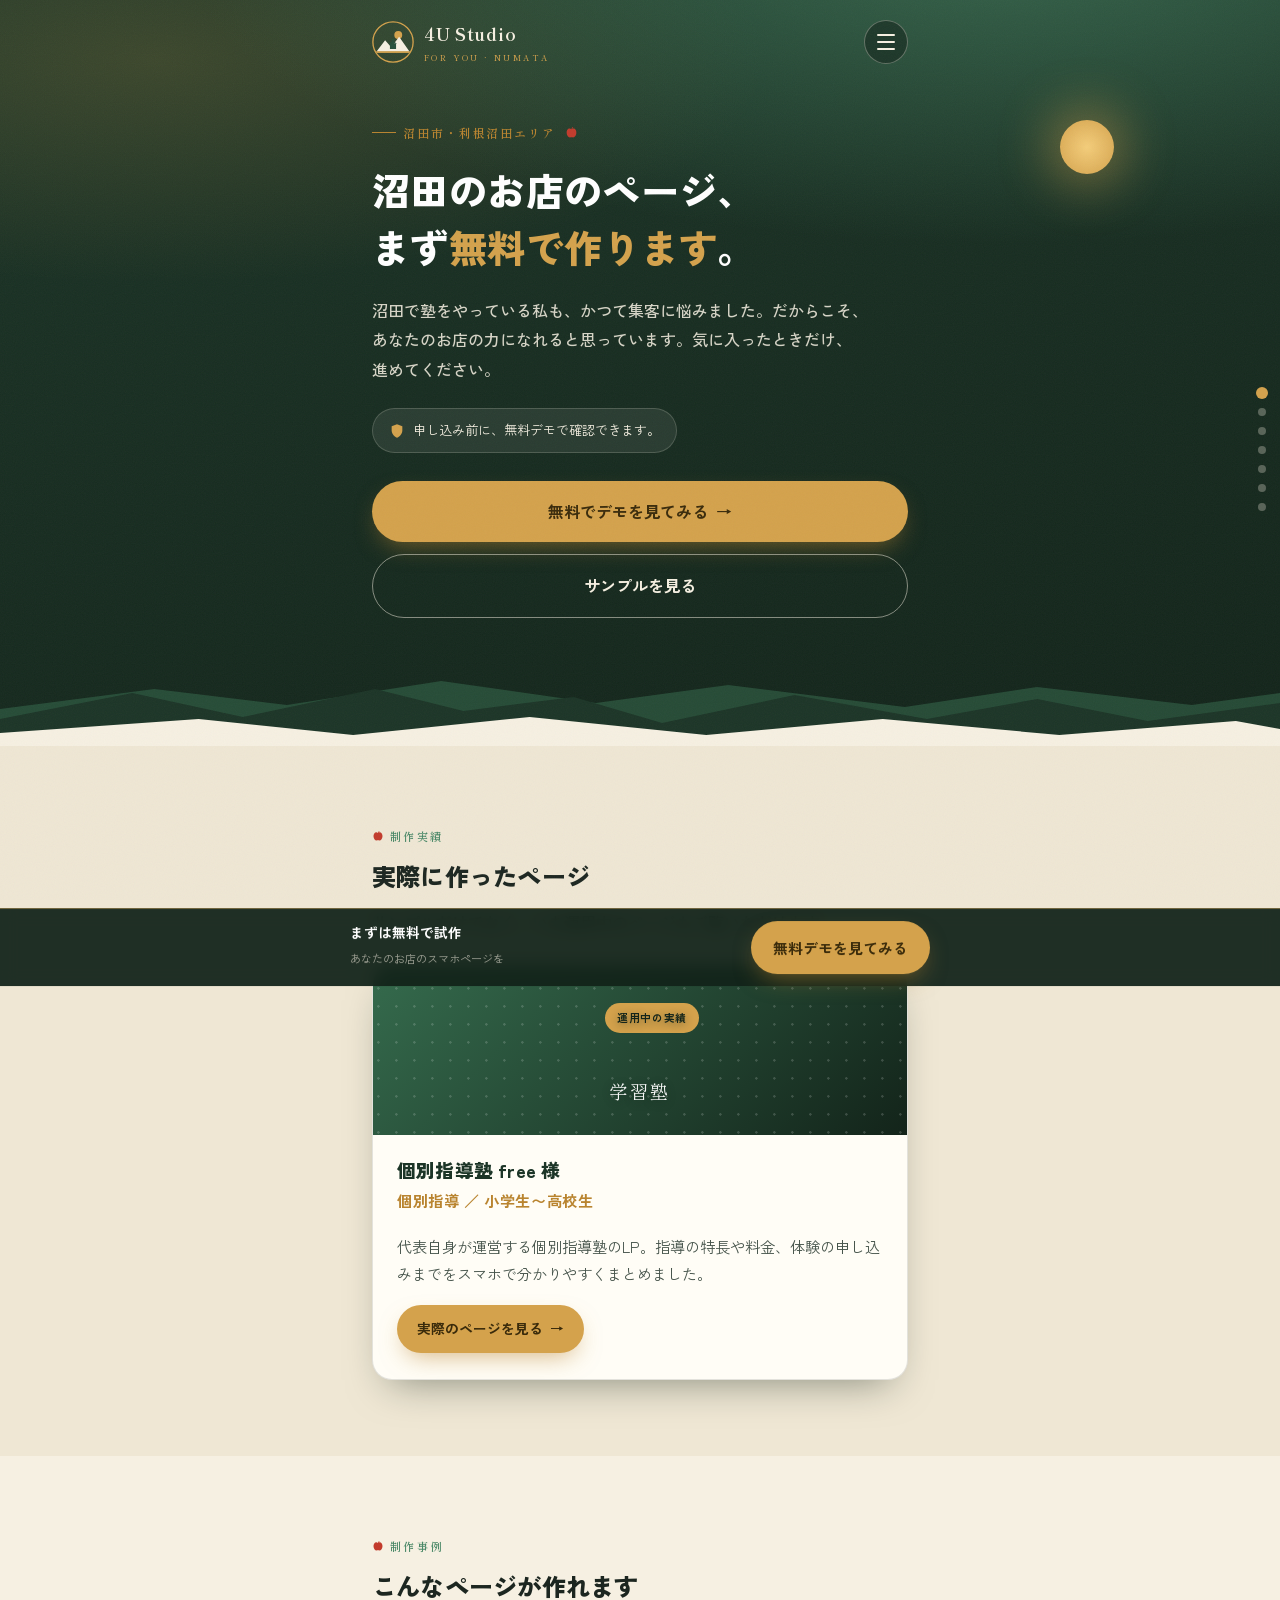
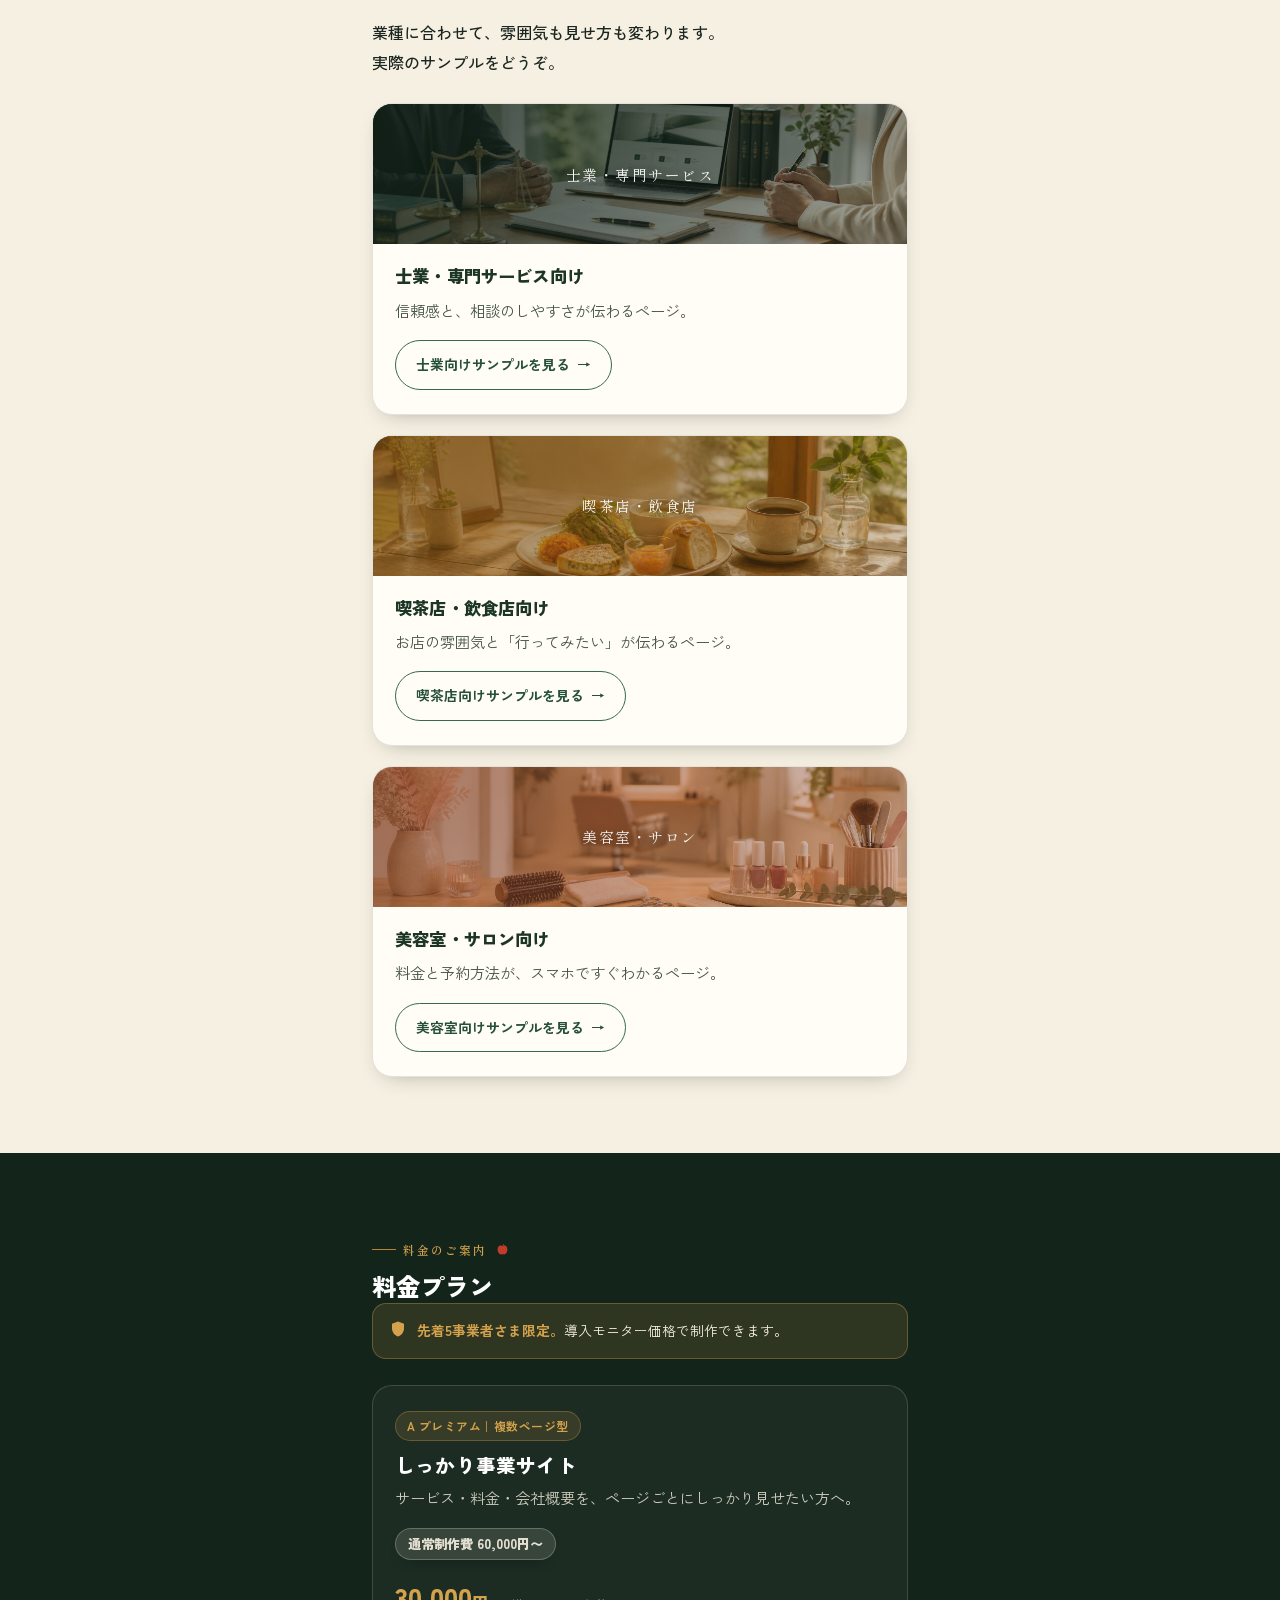
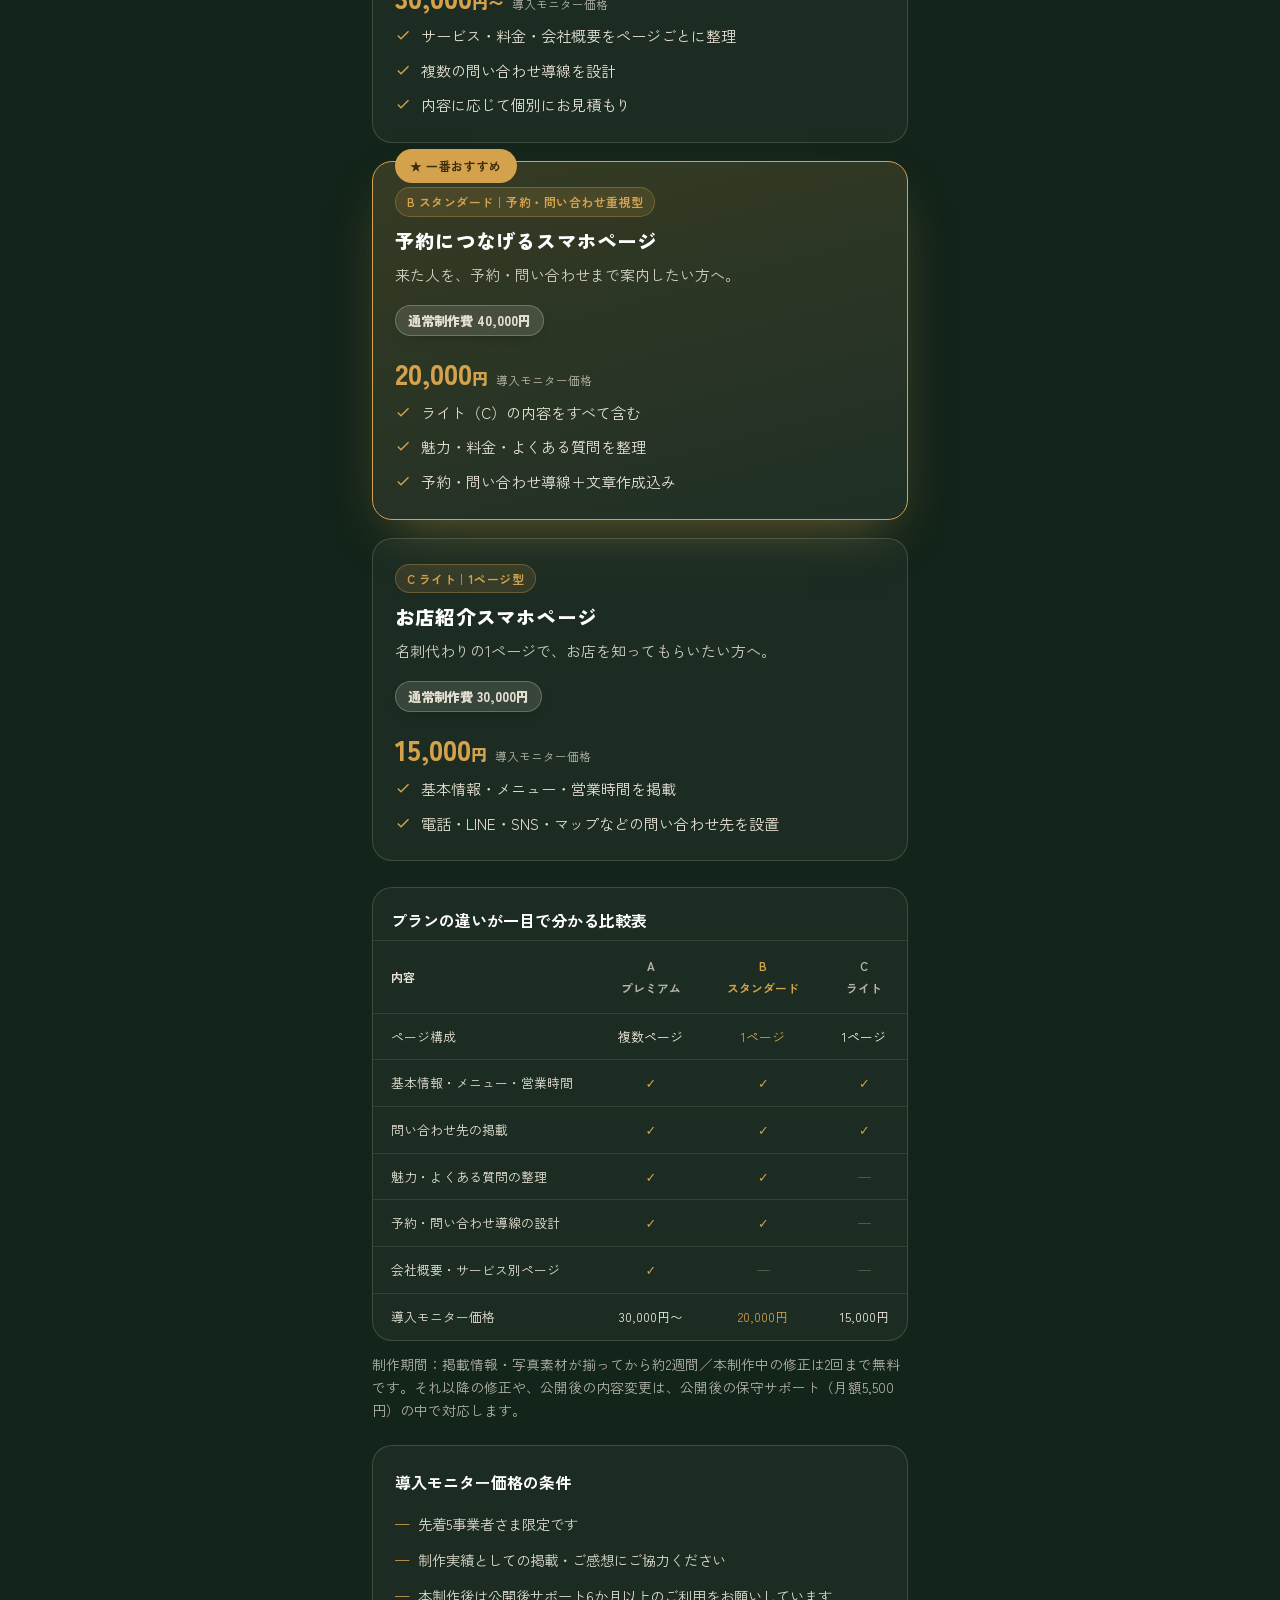
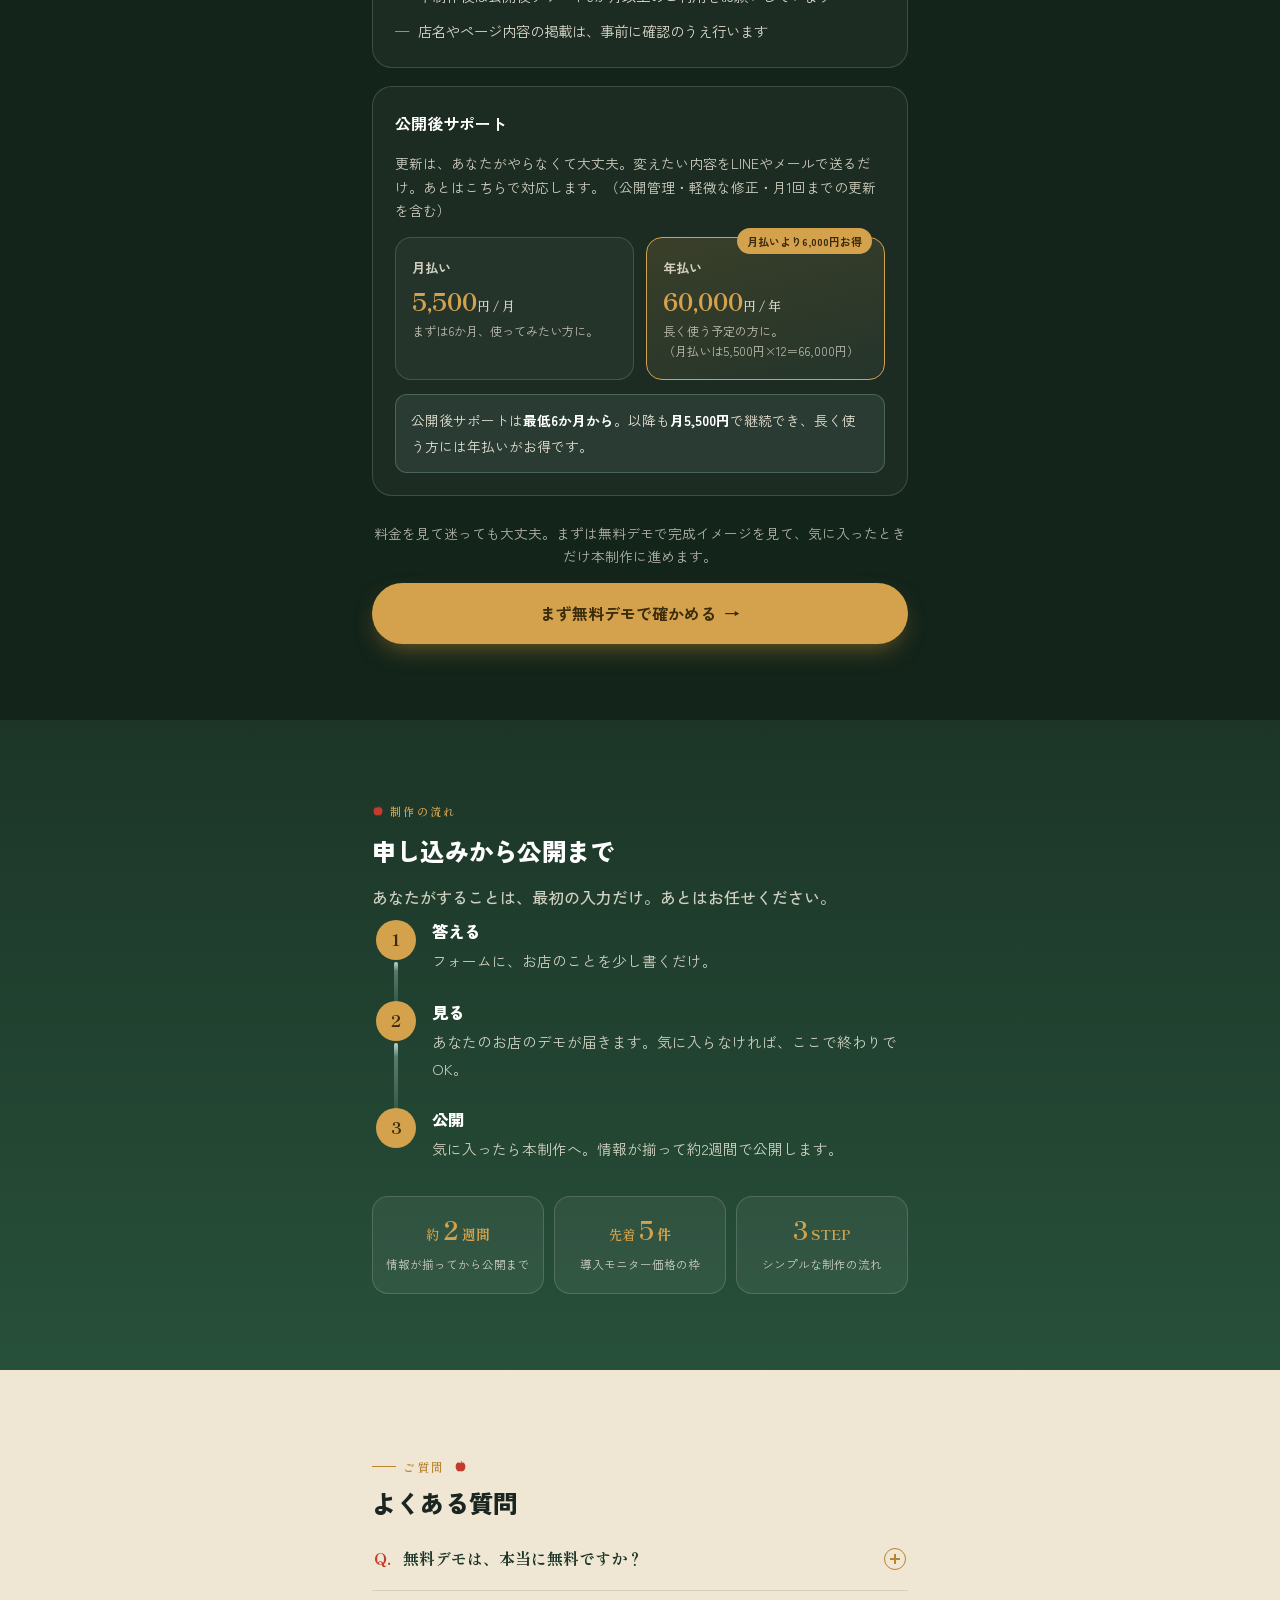
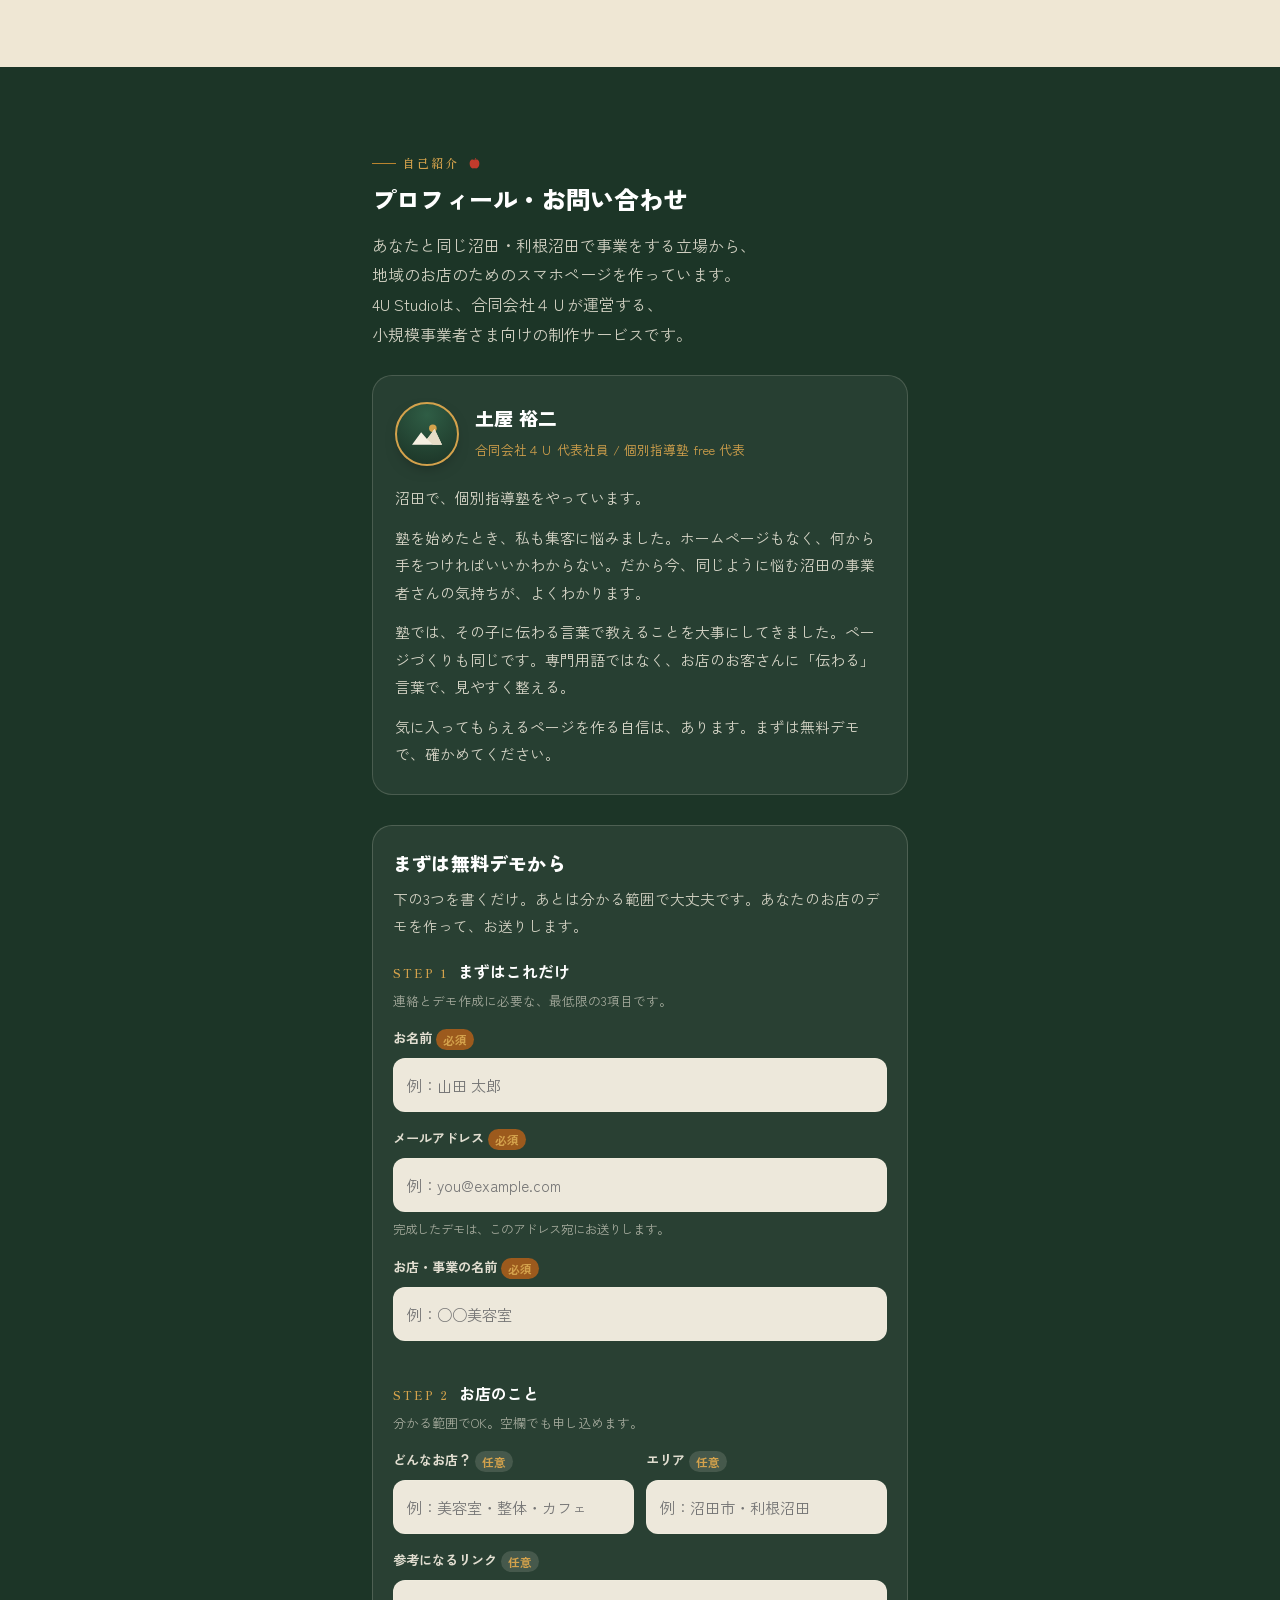
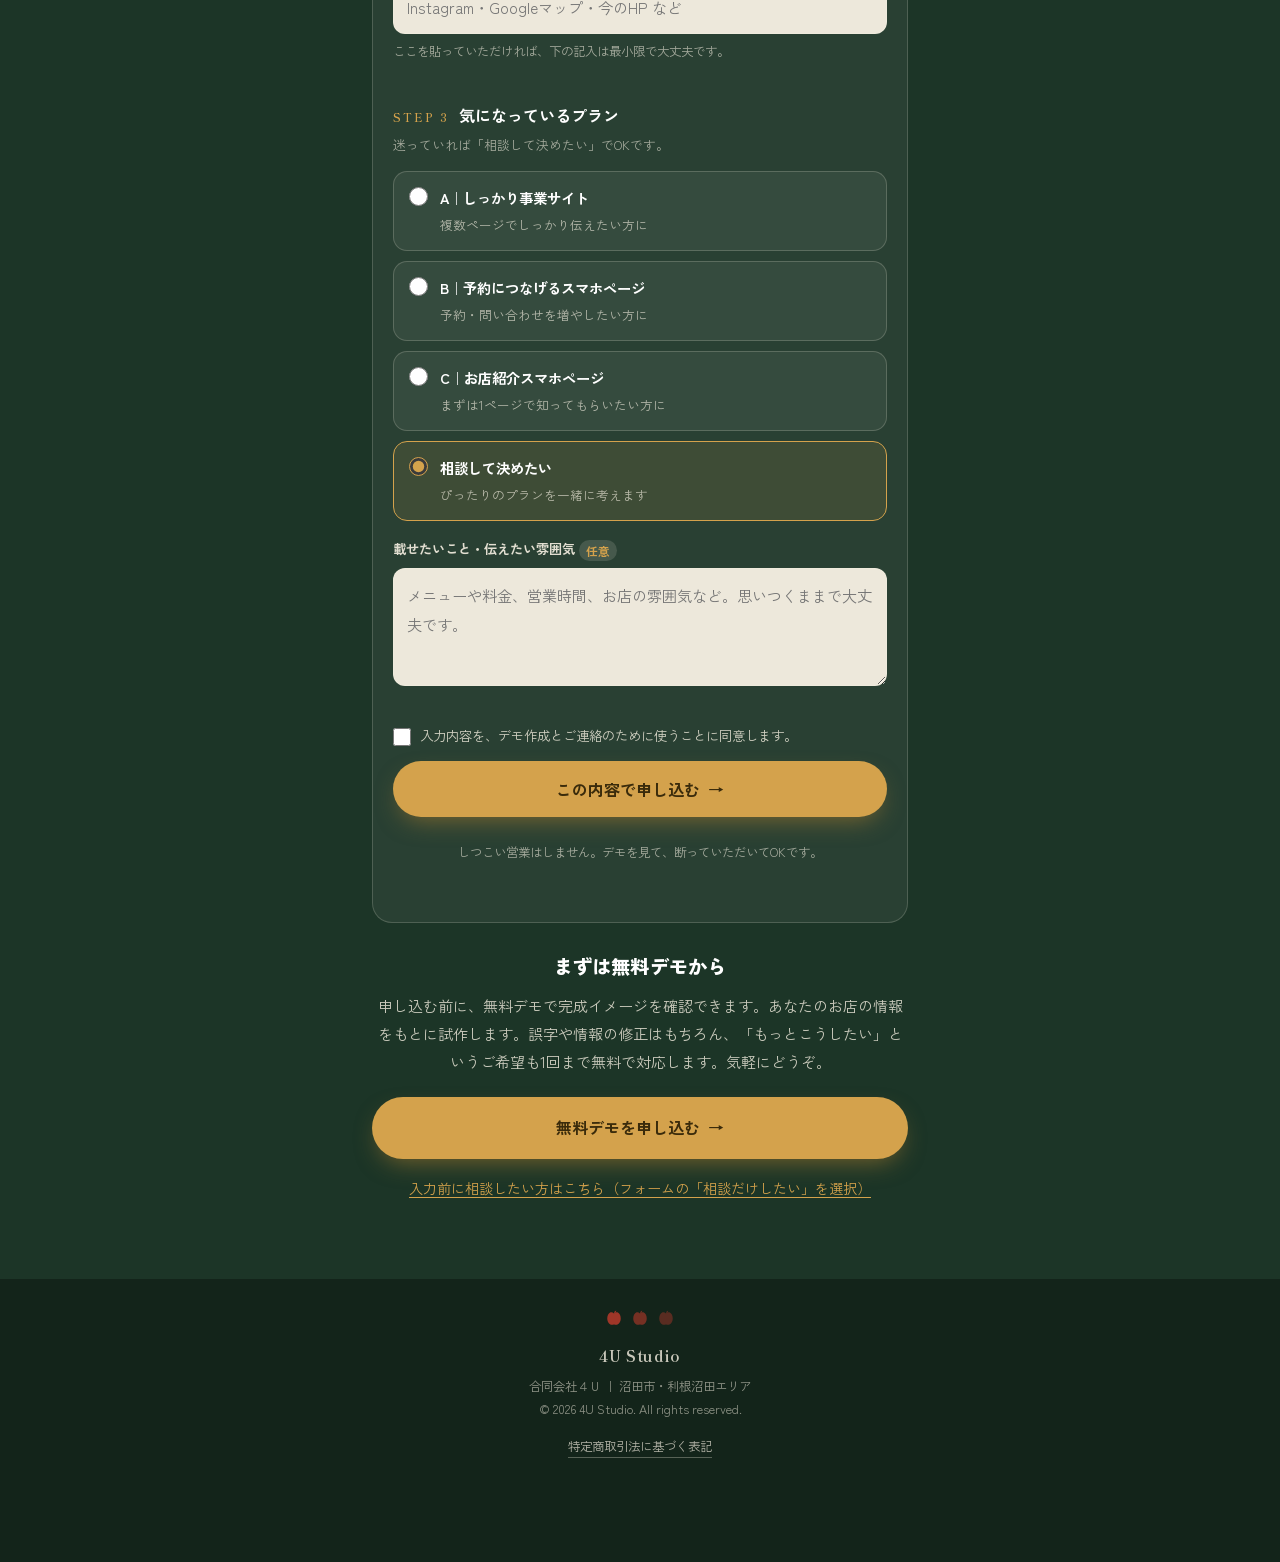
==== commit 8db13923: "Add WORKS section featuring 個別指導塾 free LP" ====
--- a/index.html
+++ b/index.html
@@ -263,6 +263,29 @@
   .sample-body h3{font-size:1.08rem;color:var(--green-800);margin-bottom:8px}
   .sample-body p{font-size:.95rem;line-height:1.8;margin-bottom:16px}
 
+  /* WORKS / 制作実績 */
+  .works{background:var(--cream-2)}
+  .work-card{display:block;text-decoration:none;color:inherit;background:var(--paper);
+    border:1px solid var(--line);border-radius:var(--radius);overflow:hidden;box-shadow:var(--shadow);
+    position:relative;transition:.35s}
+  .work-card:hover{transform:translateY(-6px)}
+  .work-card::after{content:"";position:absolute;inset:0;border:2px solid var(--ochre);
+    border-radius:var(--radius);opacity:0;transition:.35s;pointer-events:none}
+  .work-card:hover::after{opacity:1}
+  .work-photo{height:170px;display:grid;place-items:center;position:relative;overflow:hidden;
+    color:rgba(255,255,255,.96);font-family:"Shippori Mincho",serif;font-size:1.16rem;letter-spacing:.1em;
+    background:linear-gradient(135deg,var(--green-600),var(--green-900))}
+  .work-photo span{position:relative;z-index:2;text-shadow:0 2px 10px rgba(19,36,26,.45)}
+  .work-photo::before{content:"";position:absolute;inset:0;opacity:.16;
+    background-image:radial-gradient(circle at 30% 30%,#fff 1px,transparent 1.5px);background-size:18px 18px}
+  .work-badge{position:absolute;top:12px;left:12px;z-index:3;font-family:"Zen Kaku Gothic New";
+    font-size:.66rem;font-weight:700;letter-spacing:.06em;color:var(--green-900);background:var(--ochre);
+    padding:5px 12px;border-radius:999px}
+  .work-body{padding:22px 24px 26px}
+  .work-body h3{font-size:1.18rem;color:var(--green-800);margin-bottom:4px}
+  .work-meta{font-size:.82rem;color:var(--ochre-deep);font-weight:700;letter-spacing:.04em;margin-bottom:12px}
+  .work-body p{font-size:.95rem;line-height:1.8;margin-bottom:18px}
+
   /* PRICING */
   .pricing{background:var(--green-900);color:var(--cream)}
   .pricing .eyebrow,.pricing .sec-num{color:var(--ochre)}
@@ -510,6 +533,7 @@
 <div class="progress" id="progress"></div>
 <nav class="dots" id="dots">
   <a href="#hero" data-s="hero" class="active"></a>
+  <a href="#works" data-s="works"></a>
   <a href="#samples" data-s="samples"></a>
   <a href="#pricing" data-s="pricing"></a>
   <a href="#flow" data-s="flow"></a>
@@ -577,7 +601,30 @@
   </svg>
 </header>
 
-<!-- ============ 5. SAMPLES ============ -->
+<!-- ============ 5. WORKS（制作実績） ============ -->
+<section class="works" id="works">
+  <div class="wrap sec-head reveal">
+    <span class="sec-num">制作実績</span>
+    <h2 class="nowrap-title">実際に作ったページ</h2>
+    <p class="lead" style="margin:14px 0 26px">サンプルだけでなく、いま運用中のページもご覧いただけます。</p>
+  </div>
+  <div class="wrap">
+    <a class="work-card reveal" href="https://4u-studio.github.io/juku-free/" target="_blank" rel="noopener">
+      <div class="work-photo">
+        <span class="work-badge">運用中の実績</span>
+        <span>学習塾</span>
+      </div>
+      <div class="work-body">
+        <h3>個別指導塾 free 様</h3>
+        <p class="work-meta">個別指導 ／ 小学生〜高校生</p>
+        <p>代表自身が運営する個別指導塾のLP。指導の特長や料金、体験の申し込みまでをスマホで分かりやすくまとめました。</p>
+        <span class="btn btn-primary btn-sm">実際のページを見る <span class="arrow">→</span></span>
+      </div>
+    </a>
+  </div>
+</section>
+
+<!-- ============ 5b. SAMPLES ============ -->
 <section class="samples" id="samples">
   <div class="wrap sec-head reveal">
     <span class="sec-num">制作事例</span>
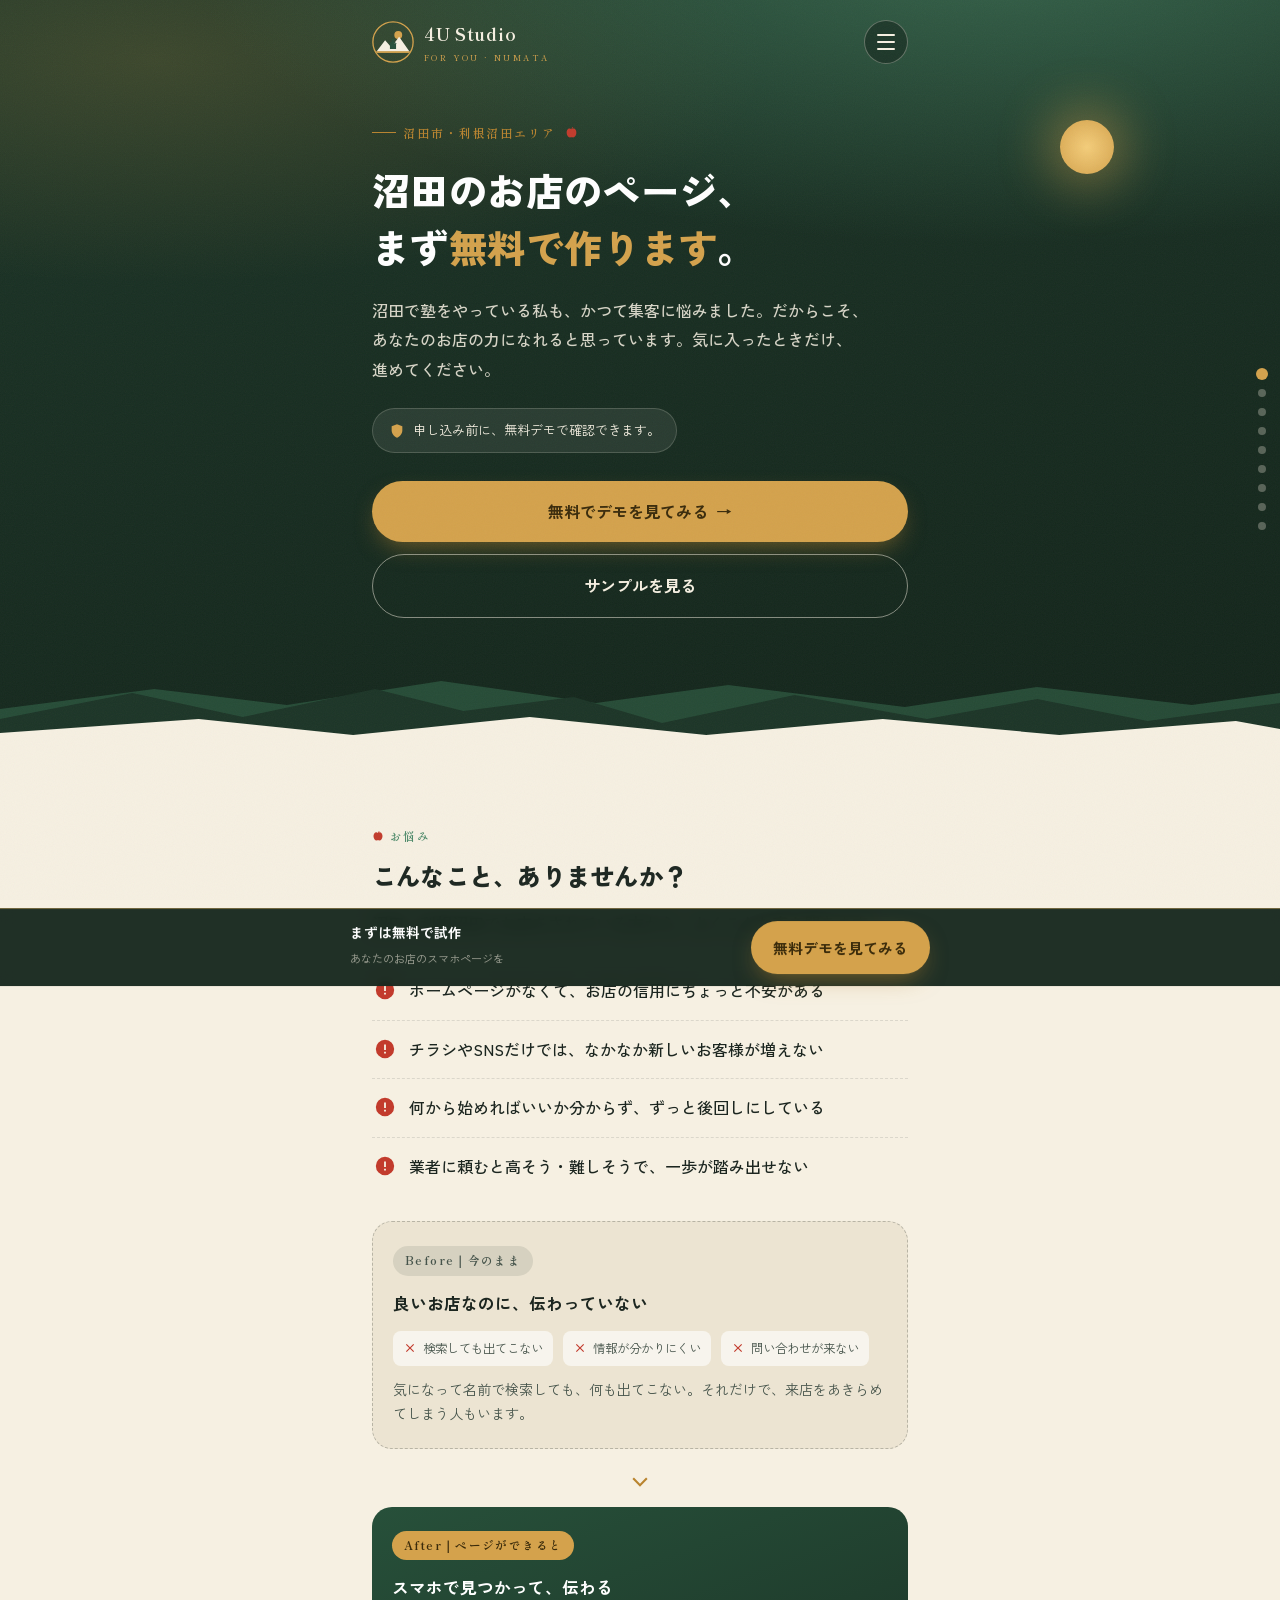
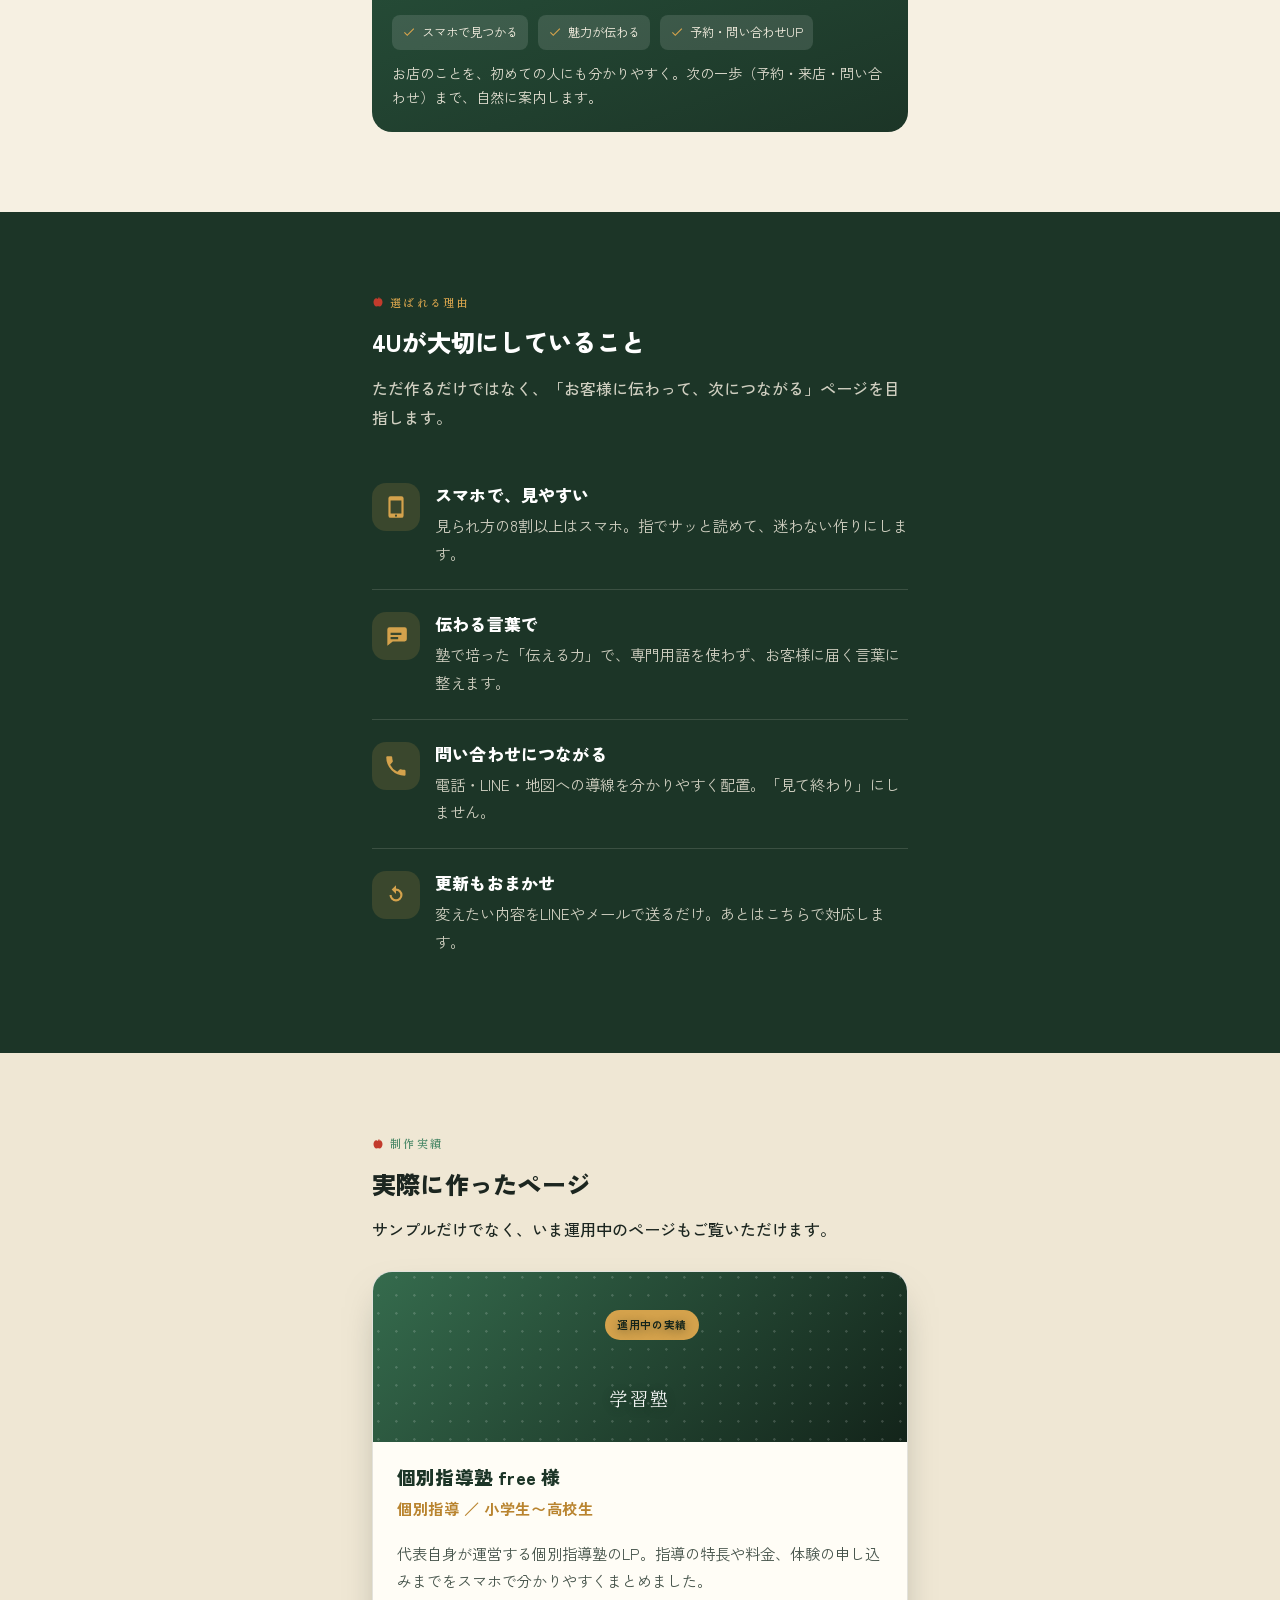
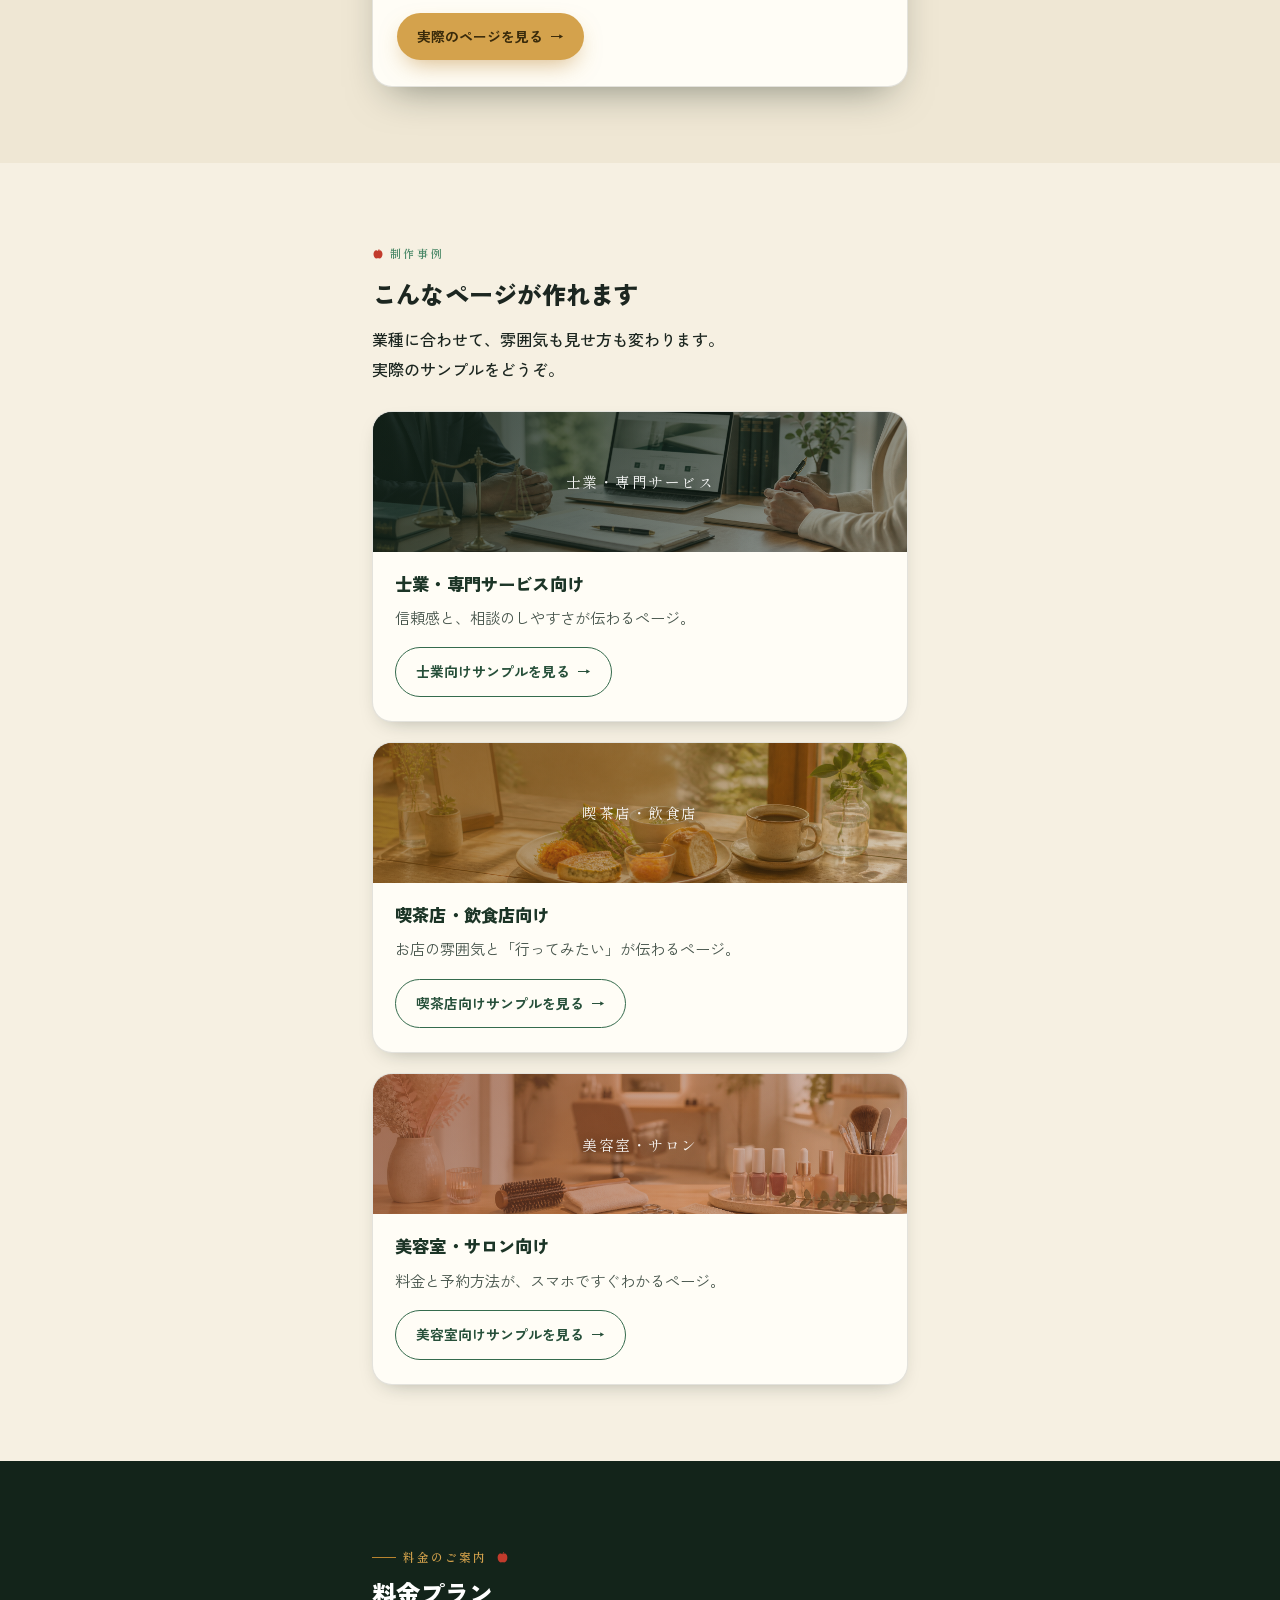
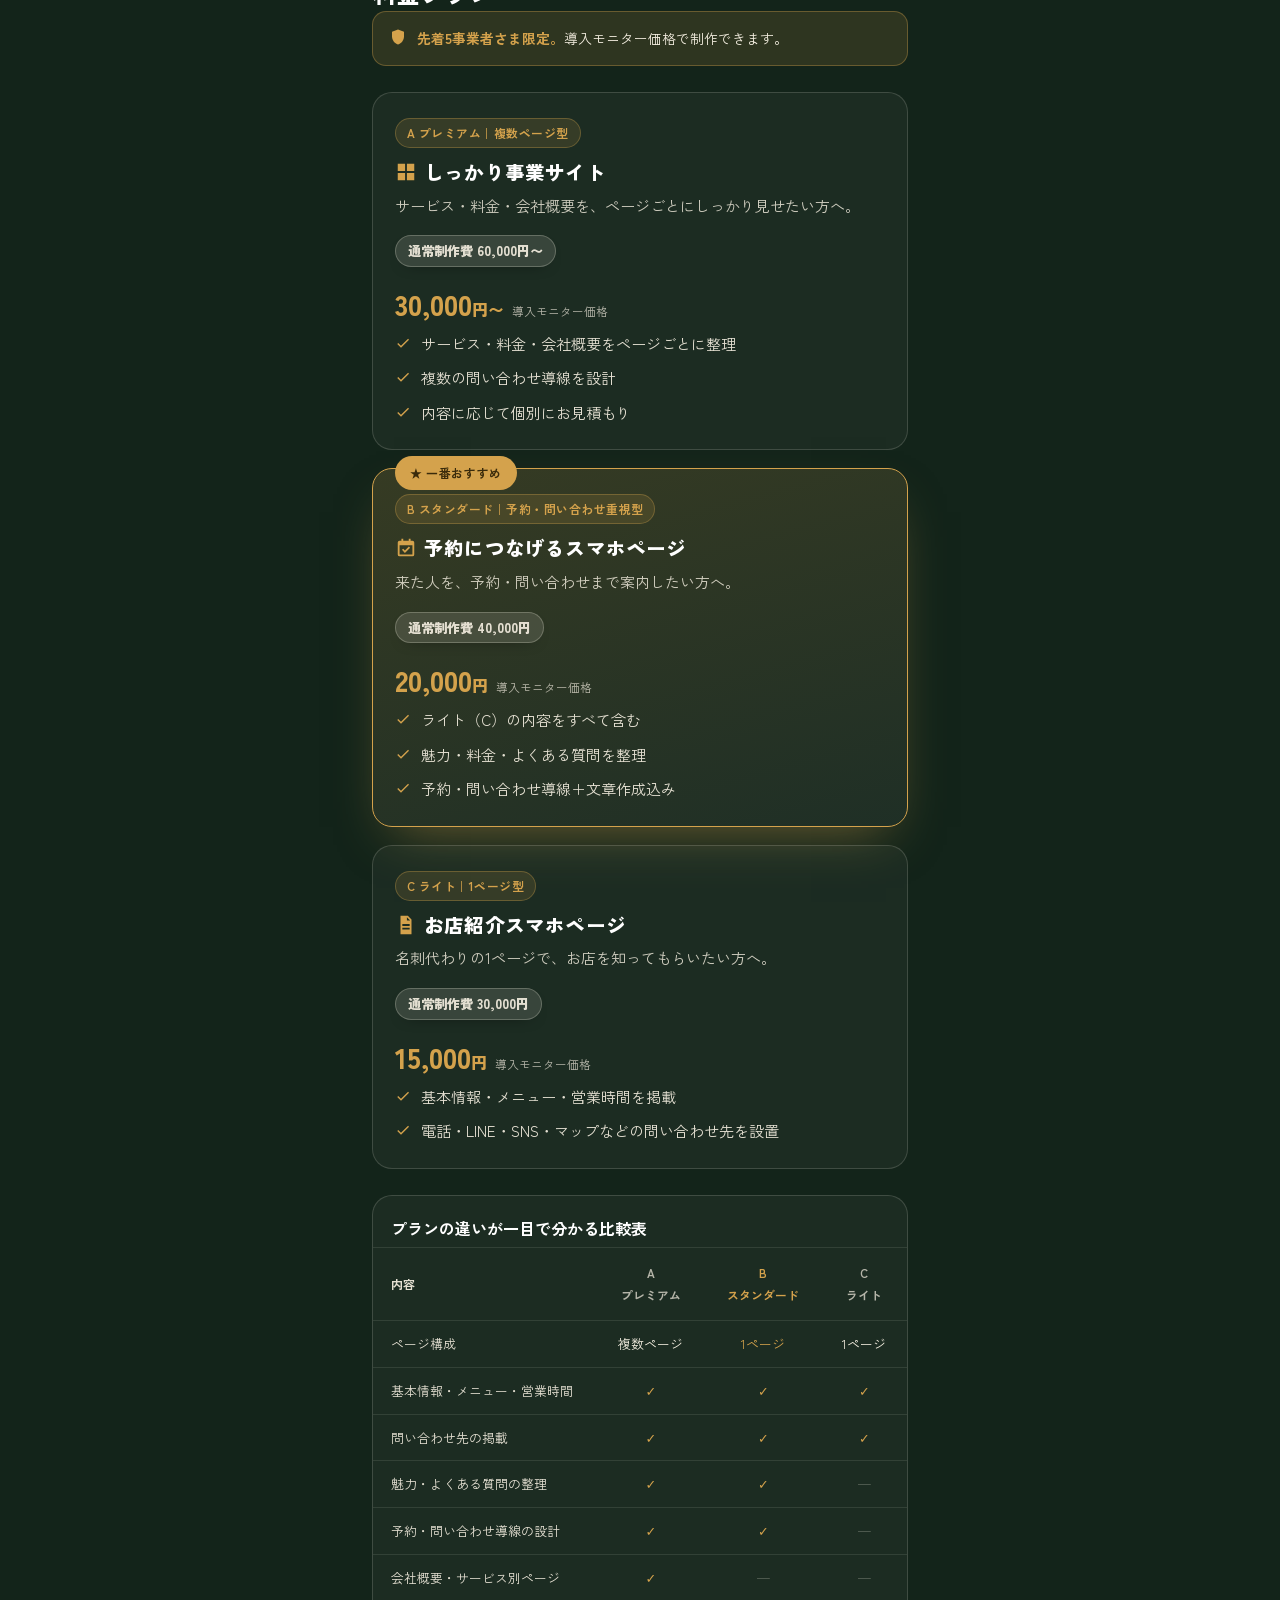
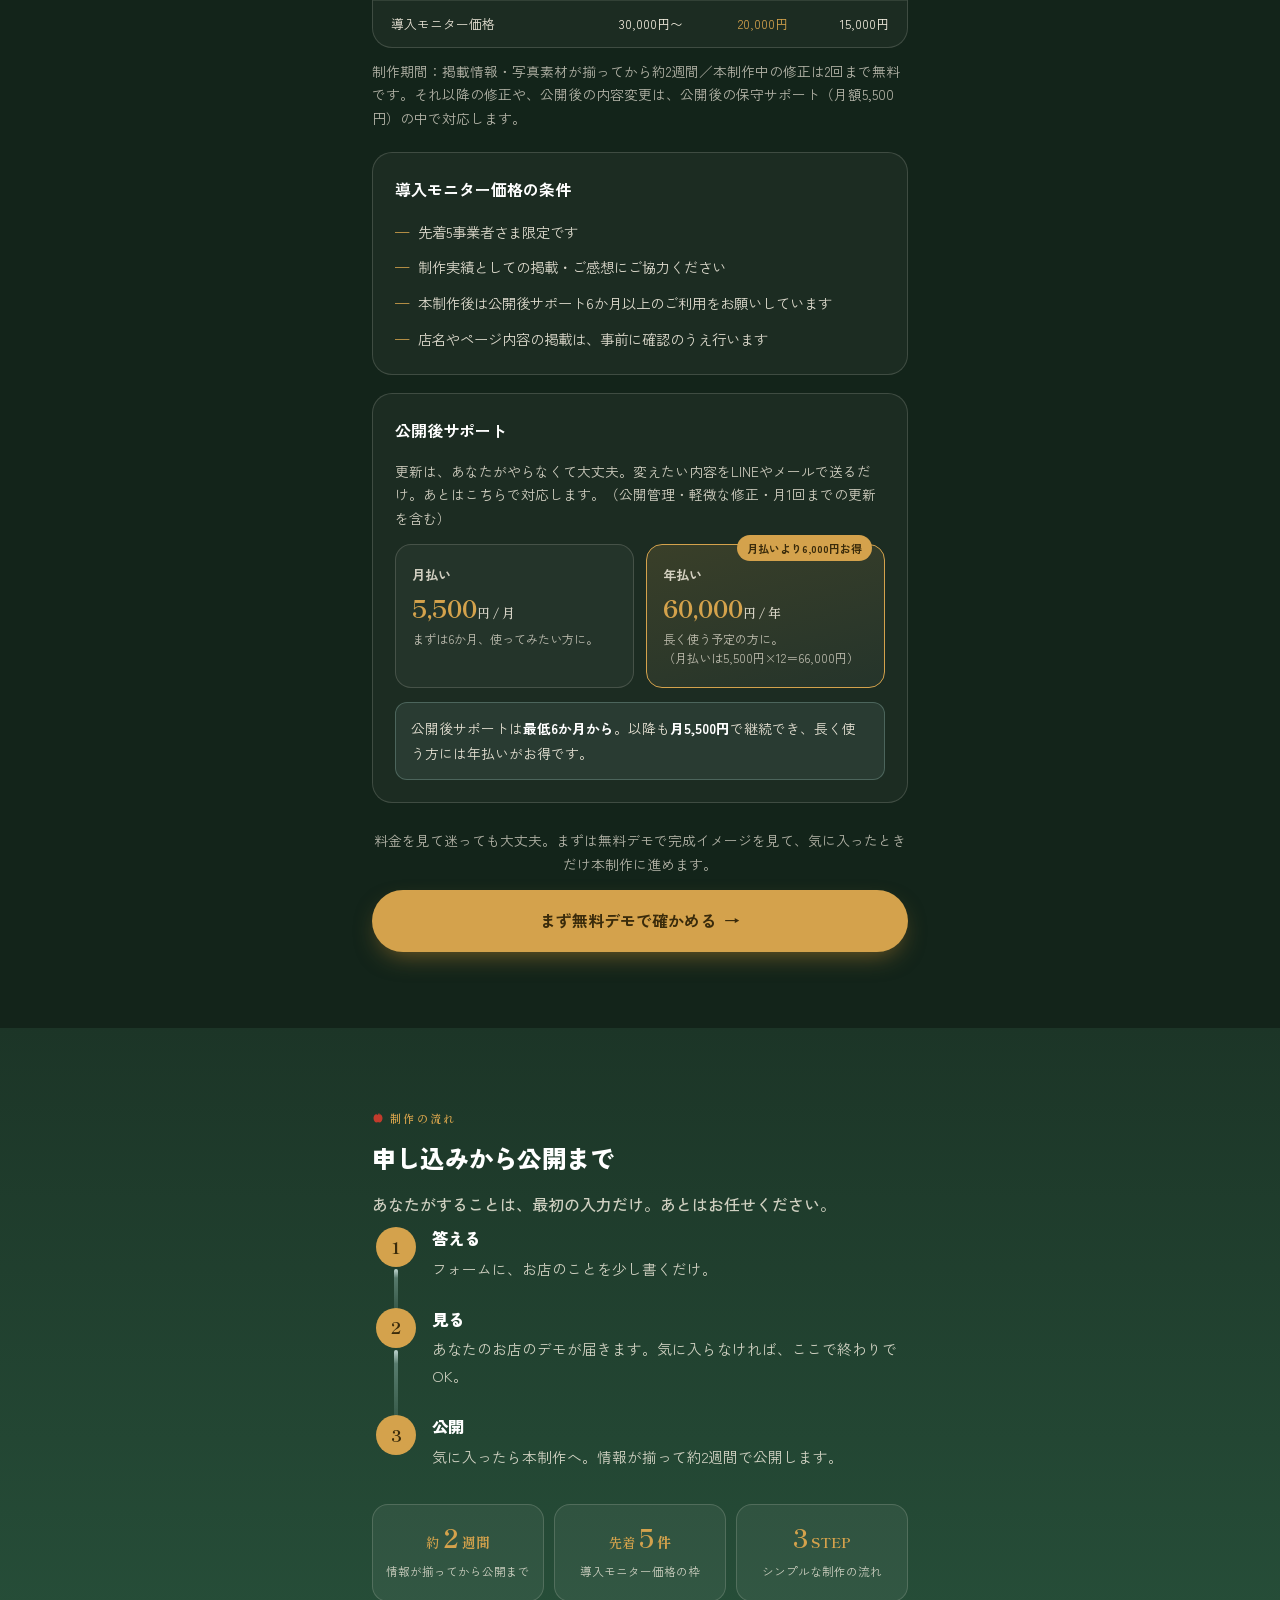
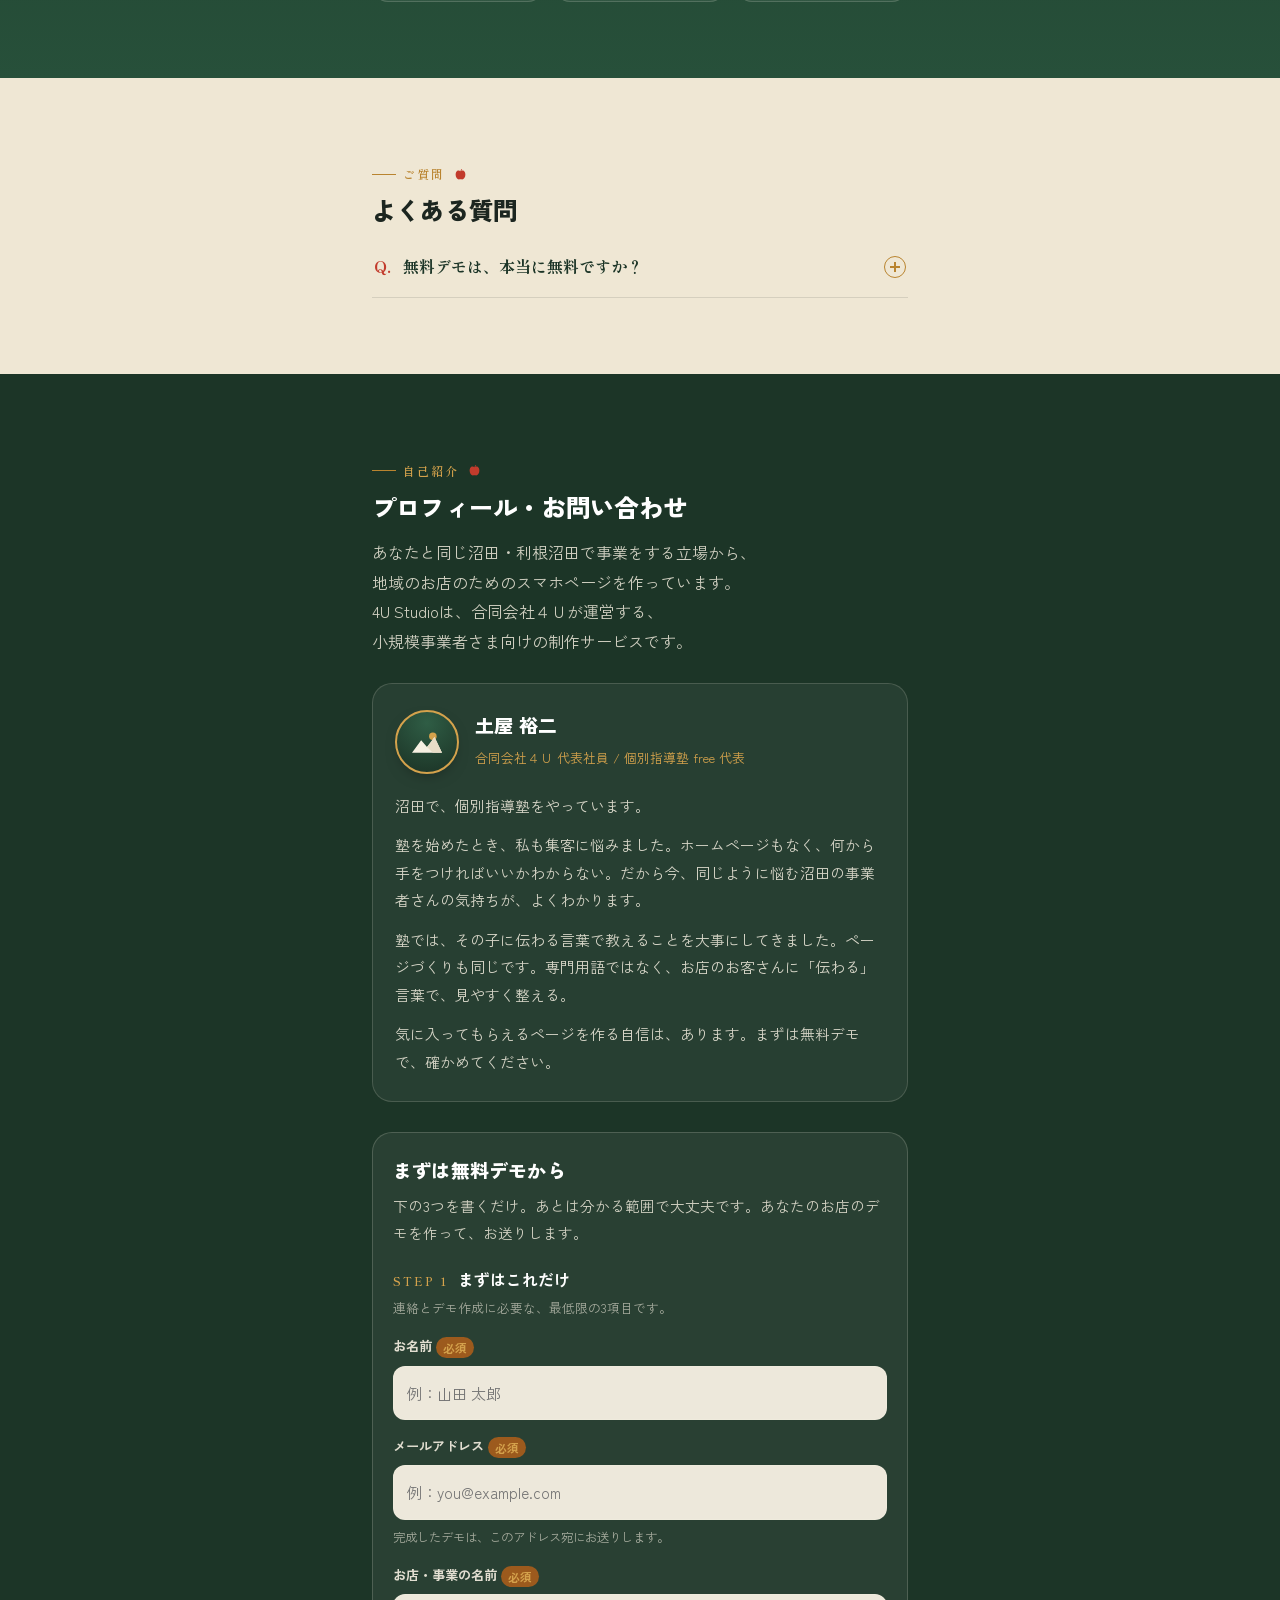
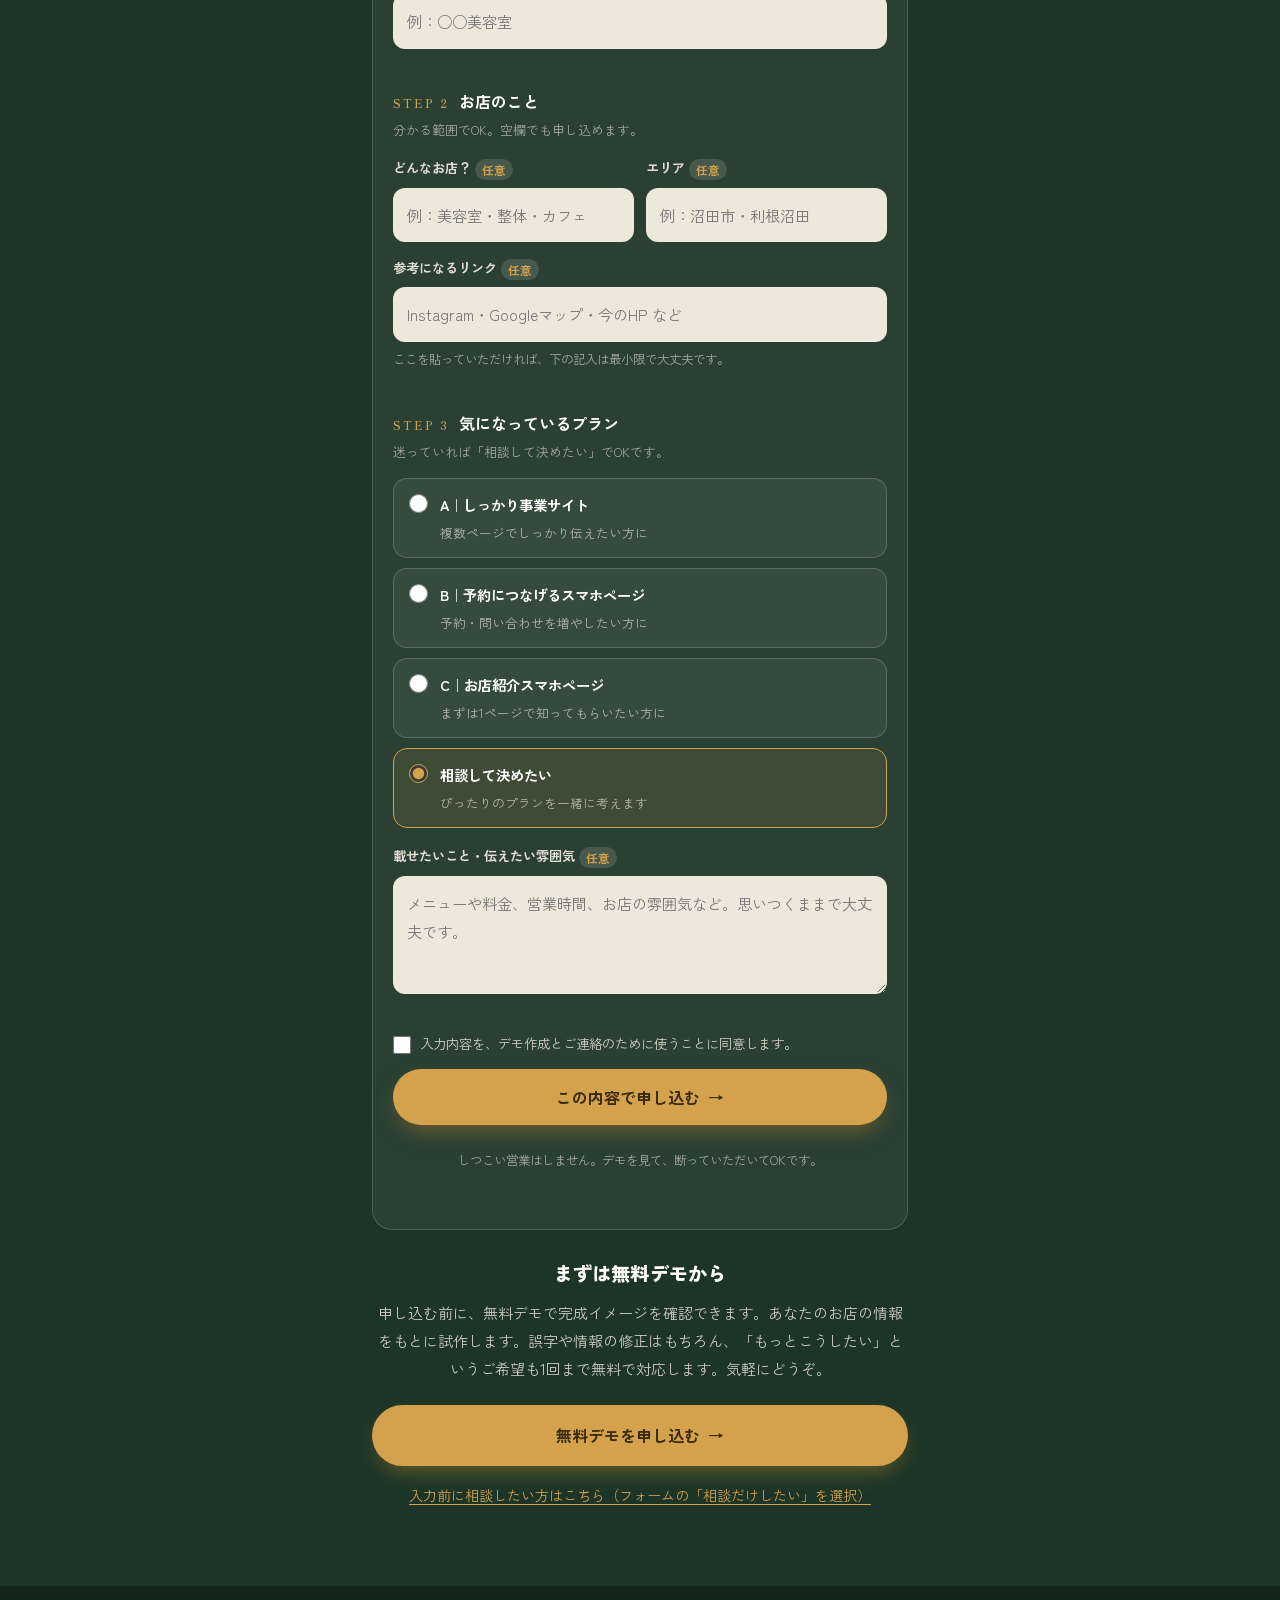
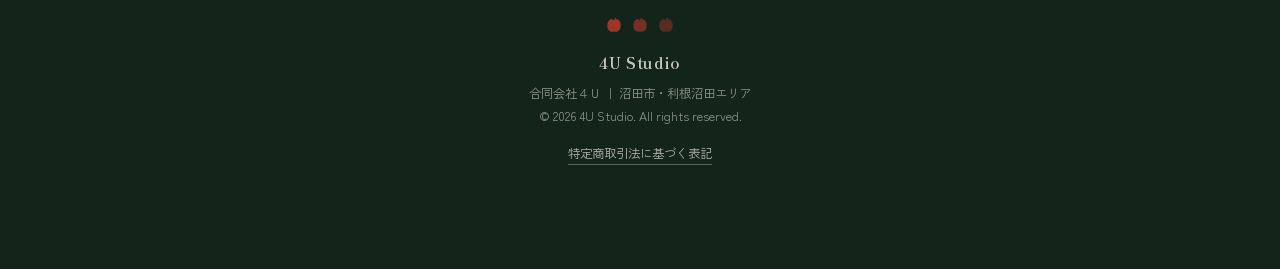
==== commit e196b612: "Enhance LP with icon-rich sections (worries/Before-After, features, pricing icons)" ====
--- a/index.html
+++ b/index.html
@@ -205,8 +205,8 @@
   .feat-ic{flex:0 0 auto;width:48px;height:48px;border-radius:14px;background:rgba(212,162,76,.16);
     display:grid;place-items:center;transition:.3s}
   .feat:hover .feat-ic{background:var(--ochre);transform:rotate(-6deg) scale(1.06)}
-  .feat:hover .feat-ic svg{stroke:#2b210a}
-  .feat-ic svg{transition:.3s}
+  .feat:hover .feat-ic svg{stroke:#2b210a;fill:#2b210a}
+  .feat-ic svg{transition:.3s;fill:var(--ochre)}
   .feat h3{font-size:1.06rem;color:#fff;margin-bottom:5px}
   .feat p{color:rgba(246,240,226,.82);font-size:.96rem;margin:0;line-height:1.8}
 
@@ -533,6 +533,8 @@
 <div class="progress" id="progress"></div>
 <nav class="dots" id="dots">
   <a href="#hero" data-s="hero" class="active"></a>
+  <a href="#worries" data-s="worries"></a>
+  <a href="#cando" data-s="cando"></a>
   <a href="#works" data-s="works"></a>
   <a href="#samples" data-s="samples"></a>
   <a href="#pricing" data-s="pricing"></a>
@@ -567,6 +569,7 @@
         <span></span><span></span><span></span>
       </button>
       <nav class="mobile-menu" id="mobileMenu" aria-label="サイト内メニュー">
+        <a href="#cando">4Uの特徴</a>
         <a href="#samples">サンプル</a>
         <a href="#pricing">料金</a>
         <a href="#flow">制作の流れ</a>
@@ -601,6 +604,111 @@
   </svg>
 </header>
 
+<!-- ============ 1. WORRIES（お悩み＋Before/After） ============ -->
+<section class="worries" id="worries">
+  <div class="wrap sec-head reveal">
+    <span class="sec-num">お悩み</span>
+    <h2 class="nowrap-title">こんなこと、ありませんか？</h2>
+    <p class="worry-intro lead">沼田・利根沼田でお店をされている方から、よくこんな声を聞きます。</p>
+  </div>
+  <div class="wrap reveal">
+    <ul class="worry-list">
+      <li>
+        <svg class="check" viewBox="0 0 24 24" fill="#c23b2c" aria-hidden="true"><path d="M12 2a10 10 0 100 20 10 10 0 000-20zm1 15h-2v-2h2zm0-4h-2V7h2z"/></svg>
+        ホームページがなくて、お店の信用にちょっと不安がある
+      </li>
+      <li>
+        <svg class="check" viewBox="0 0 24 24" fill="#c23b2c" aria-hidden="true"><path d="M12 2a10 10 0 100 20 10 10 0 000-20zm1 15h-2v-2h2zm0-4h-2V7h2z"/></svg>
+        チラシやSNSだけでは、なかなか新しいお客様が増えない
+      </li>
+      <li>
+        <svg class="check" viewBox="0 0 24 24" fill="#c23b2c" aria-hidden="true"><path d="M12 2a10 10 0 100 20 10 10 0 000-20zm1 15h-2v-2h2zm0-4h-2V7h2z"/></svg>
+        何から始めればいいか分からず、ずっと後回しにしている
+      </li>
+      <li>
+        <svg class="check" viewBox="0 0 24 24" fill="#c23b2c" aria-hidden="true"><path d="M12 2a10 10 0 100 20 10 10 0 000-20zm1 15h-2v-2h2zm0-4h-2V7h2z"/></svg>
+        業者に頼むと高そう・難しそうで、一歩が踏み出せない
+      </li>
+    </ul>
+
+    <!-- Before / After 図解 -->
+    <div class="ba">
+      <div class="ba-card ba-before">
+        <span class="ba-tag">Before｜今のまま</span>
+        <h4>良いお店なのに、伝わっていない</h4>
+        <div class="ba-icons">
+          <span class="ba-chip"><svg width="14" height="14" viewBox="0 0 24 24" fill="#c23b2c"><path d="M19 6.4 17.6 5 12 10.6 6.4 5 5 6.4 10.6 12 5 17.6 6.4 19 12 13.4 17.6 19 19 17.6 13.4 12z"/></svg>検索しても出てこない</span>
+          <span class="ba-chip"><svg width="14" height="14" viewBox="0 0 24 24" fill="#c23b2c"><path d="M19 6.4 17.6 5 12 10.6 6.4 5 5 6.4 10.6 12 5 17.6 6.4 19 12 13.4 17.6 19 19 17.6 13.4 12z"/></svg>情報が分かりにくい</span>
+          <span class="ba-chip"><svg width="14" height="14" viewBox="0 0 24 24" fill="#c23b2c"><path d="M19 6.4 17.6 5 12 10.6 6.4 5 5 6.4 10.6 12 5 17.6 6.4 19 12 13.4 17.6 19 19 17.6 13.4 12z"/></svg>問い合わせが来ない</span>
+        </div>
+        <p class="ba-note">気になって名前で検索しても、何も出てこない。それだけで、来店をあきらめてしまう人もいます。</p>
+      </div>
+
+      <div class="ba-arrow" aria-hidden="true">
+        <svg width="26" height="26" viewBox="0 0 24 24" fill="#b9842f"><path d="M12 3v14.2l-5.6-5.6L5 13l7 7 7-7-1.4-1.4-5.6 5.6V3z"/></svg>
+      </div>
+
+      <div class="ba-card ba-after">
+        <span class="ba-tag">After｜ページができると</span>
+        <h4>スマホで見つかって、伝わる</h4>
+        <div class="ba-icons">
+          <span class="ba-chip"><svg width="14" height="14" viewBox="0 0 24 24" fill="#d4a24c"><path d="M9 16.2 4.8 12l-1.4 1.4L9 19 21 7l-1.4-1.4z"/></svg>スマホで見つかる</span>
+          <span class="ba-chip"><svg width="14" height="14" viewBox="0 0 24 24" fill="#d4a24c"><path d="M9 16.2 4.8 12l-1.4 1.4L9 19 21 7l-1.4-1.4z"/></svg>魅力が伝わる</span>
+          <span class="ba-chip"><svg width="14" height="14" viewBox="0 0 24 24" fill="#d4a24c"><path d="M9 16.2 4.8 12l-1.4 1.4L9 19 21 7l-1.4-1.4z"/></svg>予約・問い合わせUP</span>
+        </div>
+        <p class="ba-note">お店のことを、初めての人にも分かりやすく。次の一歩（予約・来店・問い合わせ）まで、自然に案内します。</p>
+      </div>
+    </div>
+  </div>
+</section>
+
+<!-- ============ 2. CAN DO（4Uの特徴） ============ -->
+<section class="cando" id="cando">
+  <div class="wrap sec-head reveal">
+    <span class="sec-num">選ばれる理由</span>
+    <h2 class="nowrap-title">4Uが大切にしていること</h2>
+    <p class="intro lead">ただ作るだけではなく、「お客様に伝わって、次につながる」ページを目指します。</p>
+  </div>
+  <div class="wrap reveal">
+    <div class="feat">
+      <div class="feat-ic">
+        <svg width="26" height="26" viewBox="0 0 24 24"><path d="M7 2h10a2 2 0 012 2v16a2 2 0 01-2 2H7a2 2 0 01-2-2V4a2 2 0 012-2zm0 4v12h10V6H7zm5 13a1 1 0 100 2 1 1 0 000-2z"/></svg>
+      </div>
+      <div>
+        <h3>スマホで、見やすい</h3>
+        <p>見られ方の8割以上はスマホ。指でサッと読めて、迷わない作りにします。</p>
+      </div>
+    </div>
+    <div class="feat">
+      <div class="feat-ic">
+        <svg width="26" height="26" viewBox="0 0 24 24"><path d="M4 4h16a2 2 0 012 2v9a2 2 0 01-2 2H9l-5 4V6a2 2 0 012-2zm3 5v2h10V9zm0 4v2h7v-2z"/></svg>
+      </div>
+      <div>
+        <h3>伝わる言葉で</h3>
+        <p>塾で培った「伝える力」で、専門用語を使わず、お客様に届く言葉に整えます。</p>
+      </div>
+    </div>
+    <div class="feat">
+      <div class="feat-ic">
+        <svg width="26" height="26" viewBox="0 0 24 24"><path d="M6.6 10.8a15 15 0 006.6 6.6l2.2-2.2a1 1 0 011-.24 11 11 0 003.4.55 1 1 0 011 1V20a1 1 0 01-1 1A17 17 0 013 4a1 1 0 011-1h3.5a1 1 0 011 1 11 11 0 00.55 3.4 1 1 0 01-.25 1z"/></svg>
+      </div>
+      <div>
+        <h3>問い合わせにつながる</h3>
+        <p>電話・LINE・地図への導線を分かりやすく配置。「見て終わり」にしません。</p>
+      </div>
+    </div>
+    <div class="feat">
+      <div class="feat-ic">
+        <svg width="26" height="26" viewBox="0 0 24 24"><path d="M12 6V3L8 7l4 4V8a4 4 0 11-4 4H6a6 6 0 106-6z"/></svg>
+      </div>
+      <div>
+        <h3>更新もおまかせ</h3>
+        <p>変えたい内容をLINEやメールで送るだけ。あとはこちらで対応します。</p>
+      </div>
+    </div>
+  </div>
+</section>
+
 <!-- ============ 5. WORKS（制作実績） ============ -->
 <section class="works" id="works">
   <div class="wrap sec-head reveal">
@@ -673,7 +781,7 @@
   <div class="wrap reveal">
     <div class="plan">
       <span class="plan-tag">A プレミアム｜複数ページ型</span>
-      <h3>しっかり事業サイト</h3>
+      <h3><svg width="22" height="22" viewBox="0 0 24 24" fill="var(--ochre)" style="vertical-align:-3px;margin-right:7px"><path d="M3 3h8v8H3zm10 0h8v8h-8zM3 13h8v8H3zm10 0h8v8h-8z"/></svg>しっかり事業サイト</h3>
       <p class="pdesc">サービス・料金・会社概要を、ページごとにしっかり見せたい方へ。</p>
       <span class="price-reg">通常制作費 60,000円〜</span>
       <div class="price-row"><span class="price-mon"><span class="count" data-from="60000" data-count="30000">30,000</span><span class="yen">円〜</span></span><span class="price-label">導入モニター価格</span></div>
@@ -687,7 +795,7 @@
     <div class="plan featured">
       <span class="badge">★ 一番おすすめ</span>
       <span class="plan-tag">B スタンダード｜予約・問い合わせ重視型</span>
-      <h3>予約につなげるスマホページ</h3>
+      <h3><svg width="22" height="22" viewBox="0 0 24 24" fill="var(--ochre)" style="vertical-align:-3px;margin-right:7px"><path d="M7 2v2H5a2 2 0 00-2 2v13a2 2 0 002 2h14a2 2 0 002-2V6a2 2 0 00-2-2h-2V2h-2v2H9V2zm12 7v10H5V9zm-8.2 8.5 5.7-5.7-1.4-1.4-4.3 4.3-1.8-1.8L7.6 14z"/></svg>予約につなげるスマホページ</h3>
       <p class="pdesc">来た人を、予約・問い合わせまで案内したい方へ。</p>
       <span class="price-reg">通常制作費 40,000円</span>
       <div class="price-row"><span class="price-mon"><span class="count" data-from="40000" data-count="20000">20,000</span><span class="yen">円</span></span><span class="price-label">導入モニター価格</span></div>
@@ -700,7 +808,7 @@
 
     <div class="plan">
       <span class="plan-tag">C ライト｜1ページ型</span>
-      <h3>お店紹介スマホページ</h3>
+      <h3><svg width="22" height="22" viewBox="0 0 24 24" fill="var(--ochre)" style="vertical-align:-3px;margin-right:7px"><path d="M6 2h8l4 4v16H6zm7 1.5V7h3.5zM8 11v2h8v-2zm0 4v2h8v-2z"/></svg>お店紹介スマホページ</h3>
       <p class="pdesc">名刺代わりの1ページで、お店を知ってもらいたい方へ。</p>
       <span class="price-reg">通常制作費 30,000円</span>
       <div class="price-row"><span class="price-mon"><span class="count" data-from="30000" data-count="15000">15,000</span><span class="yen">円</span></span><span class="price-label">導入モニター価格</span></div>
@@ -1058,7 +1166,7 @@
   const dots = document.getElementById('dots');
   const dotLinks = [...dots.querySelectorAll('a')];
   const sections = dotLinks.map(a=>document.getElementById(a.dataset.s));
-  const darkSet = new Set(['hero','pricing','flow','profile']);
+  const darkSet = new Set(['hero','cando','pricing','flow','profile']);
 
   function onScroll(){
     const h = document.documentElement;
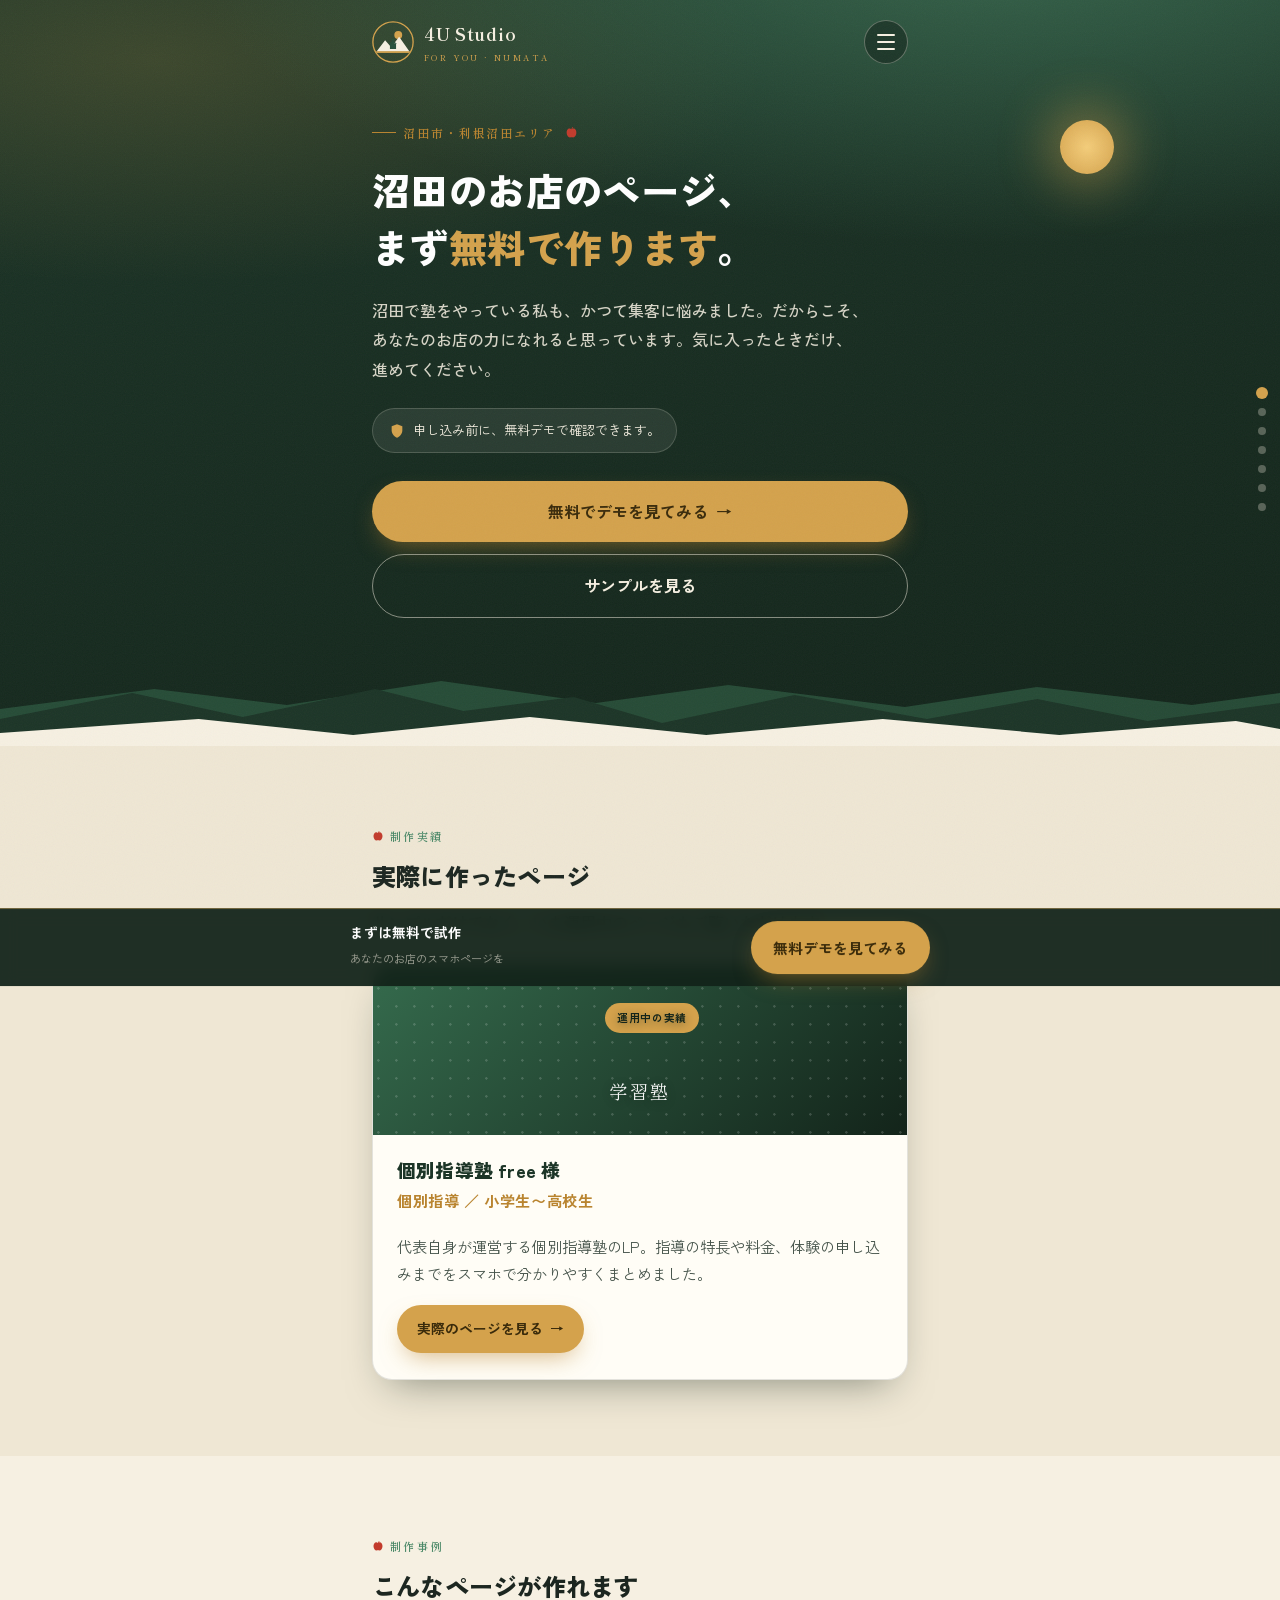
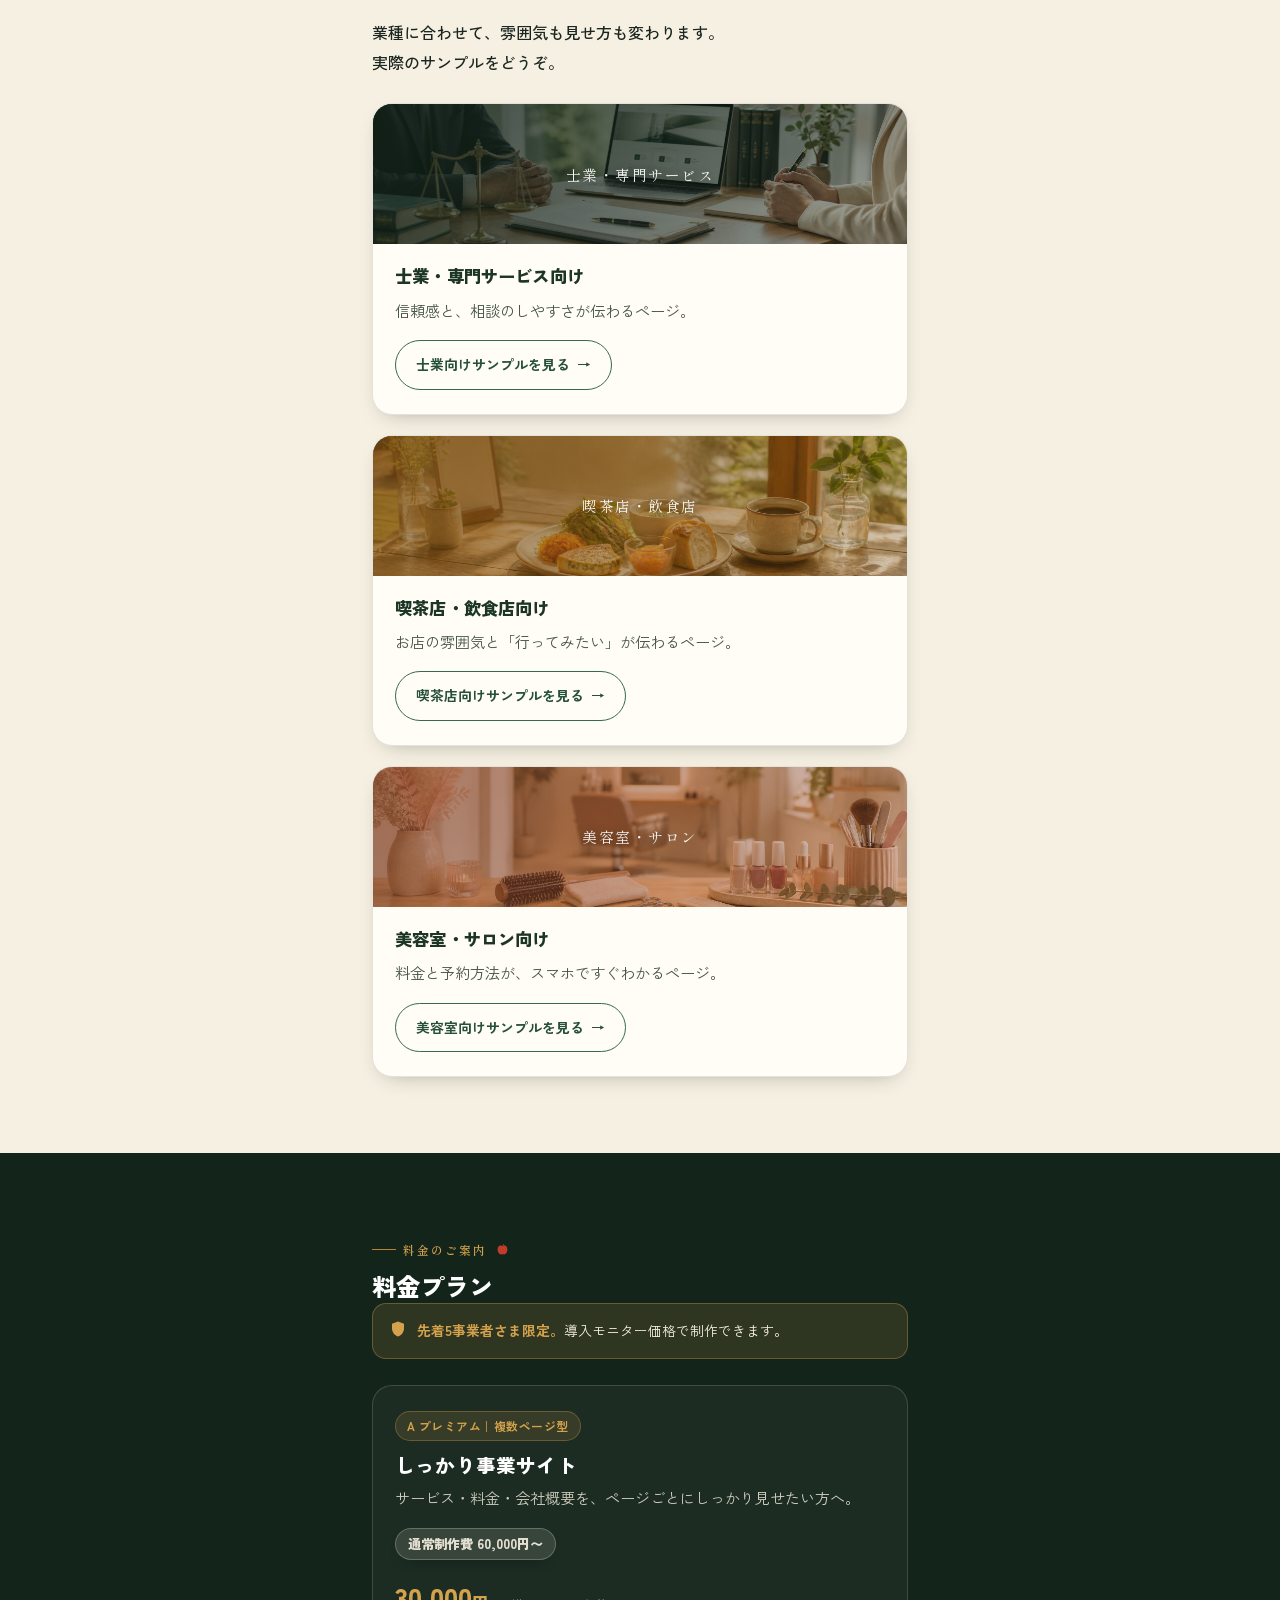
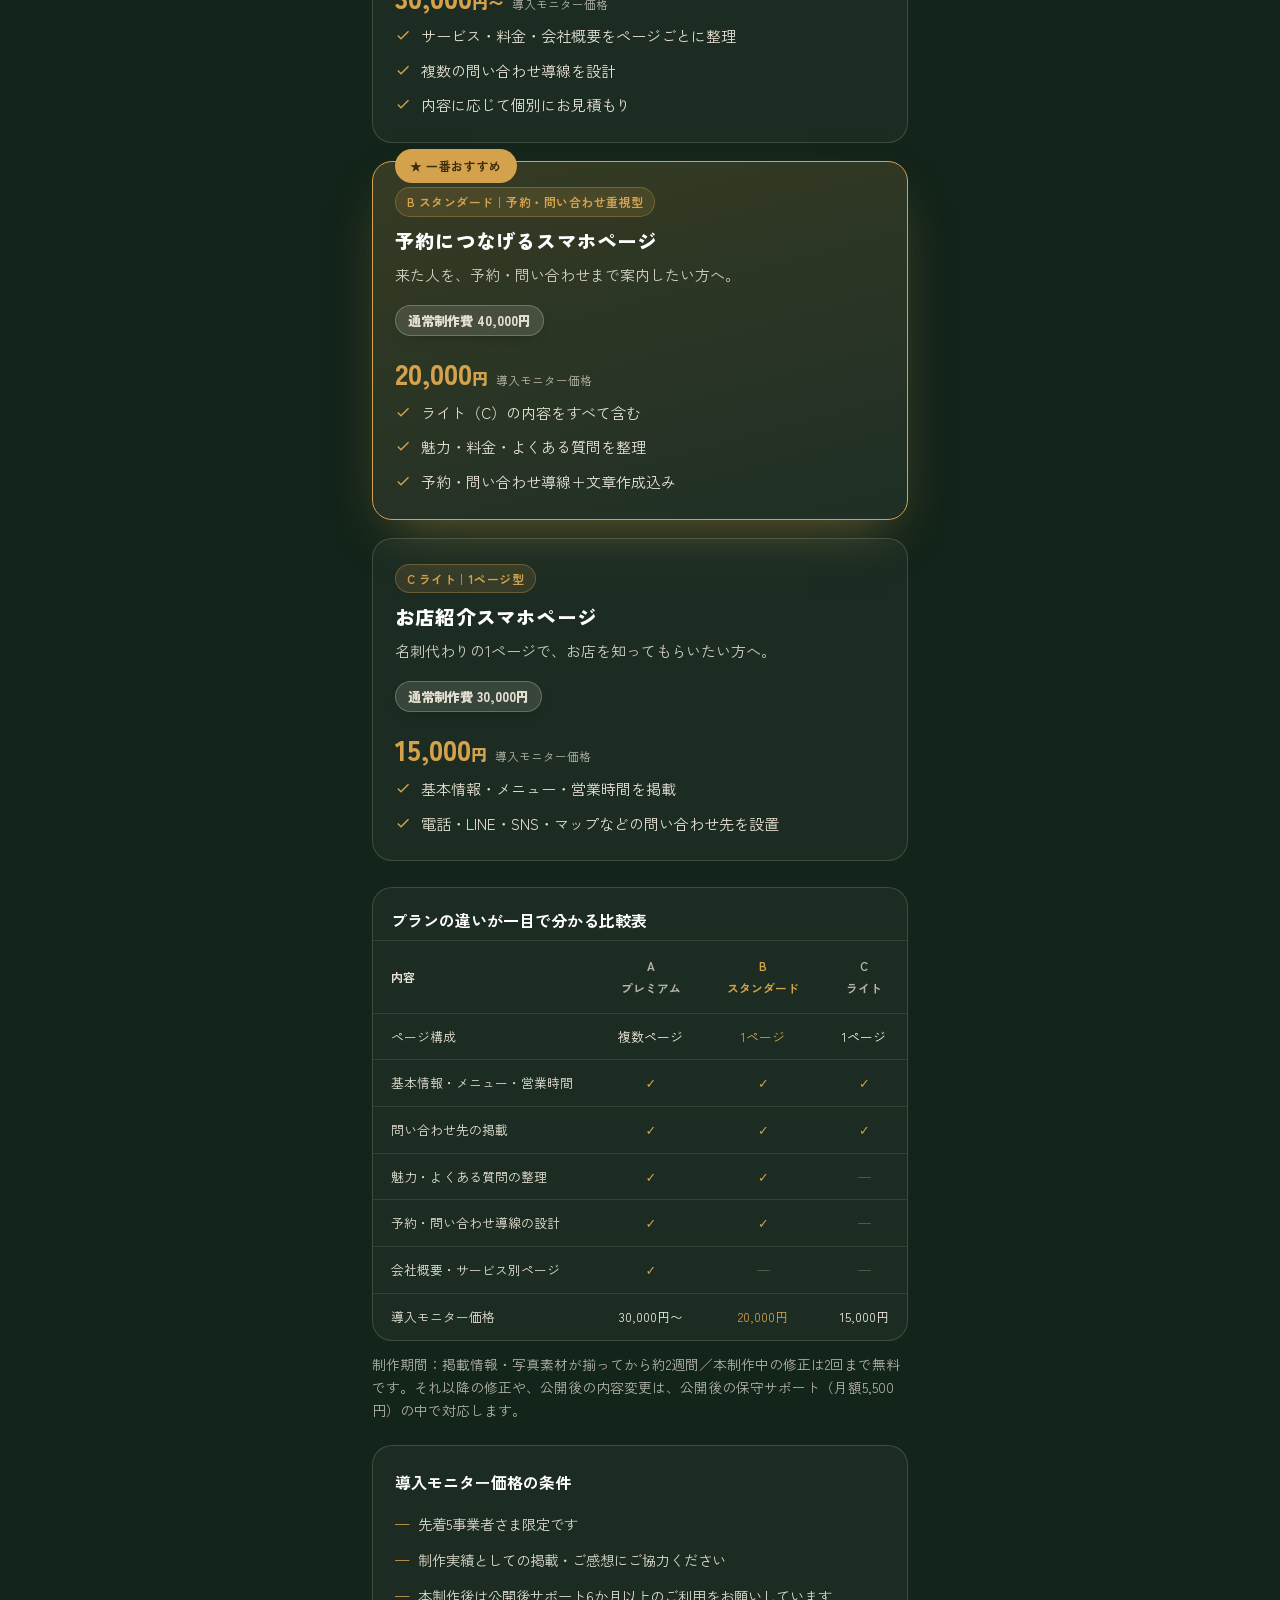
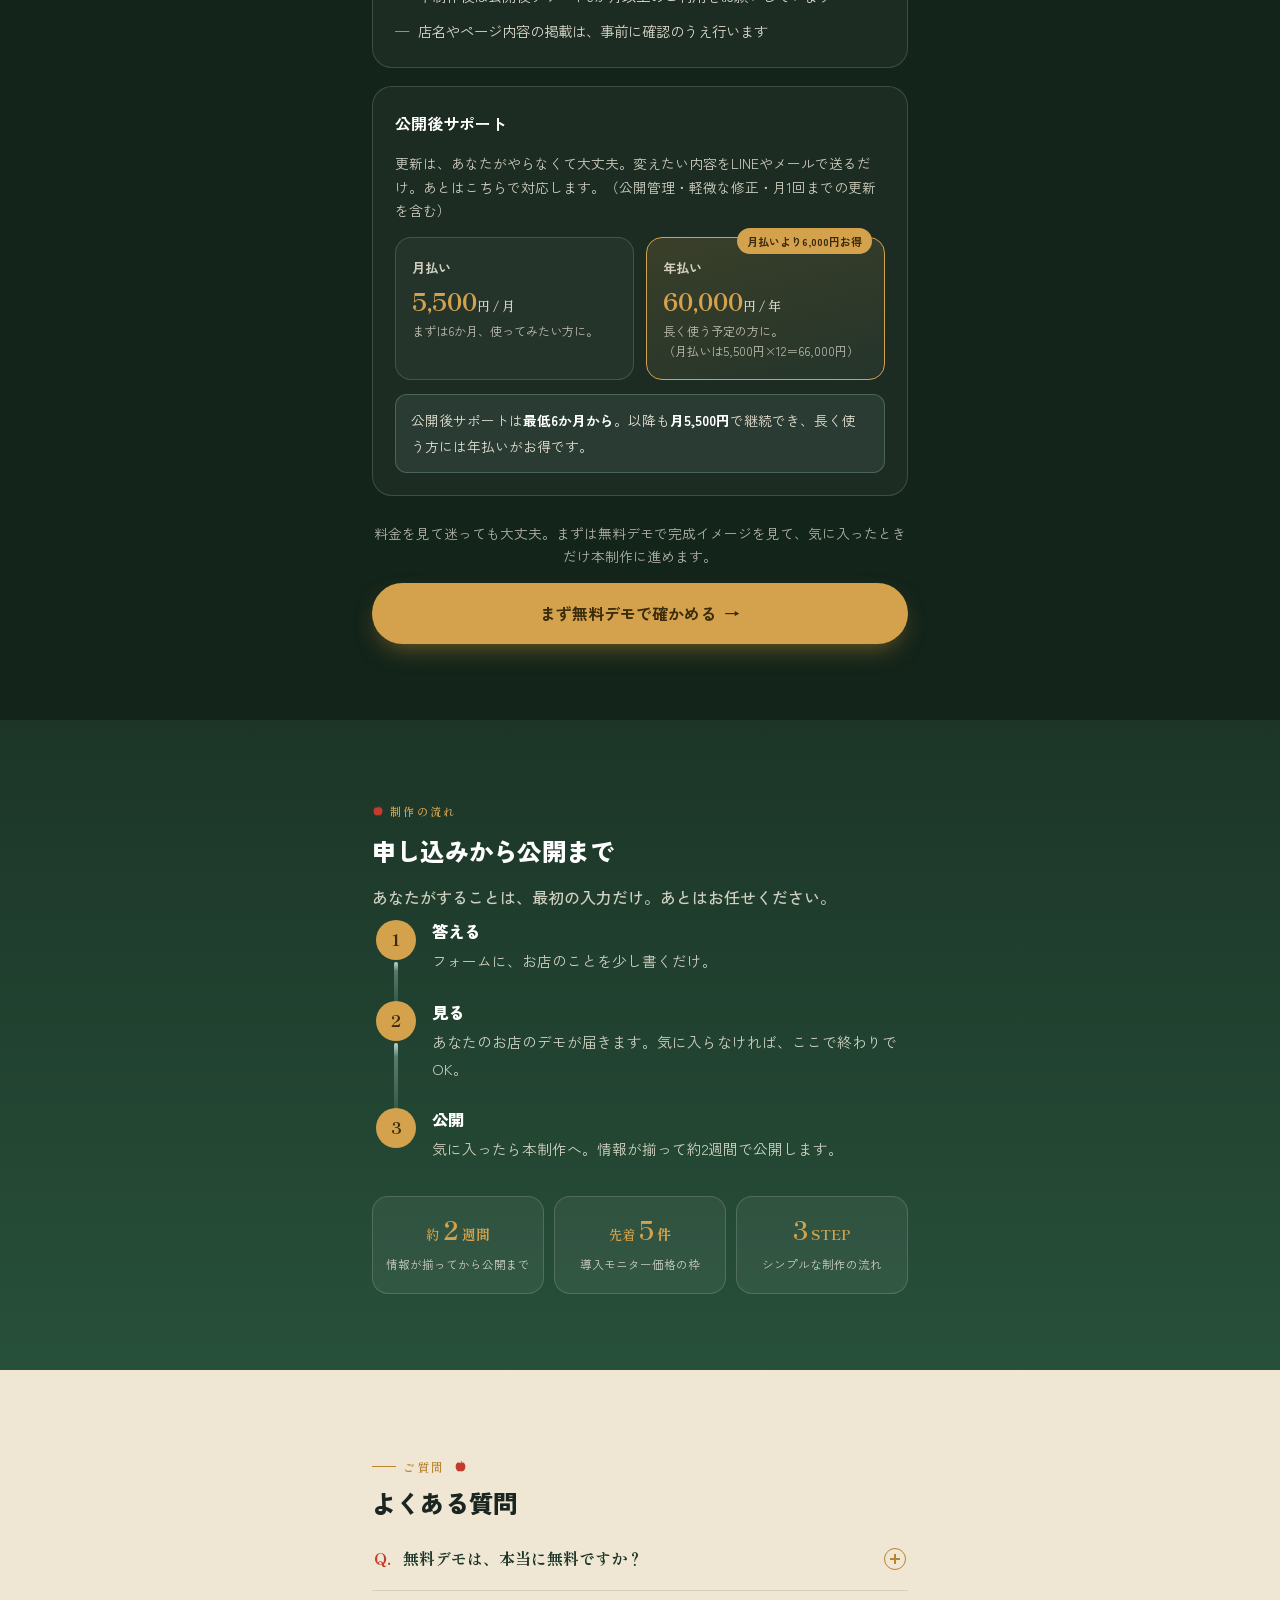
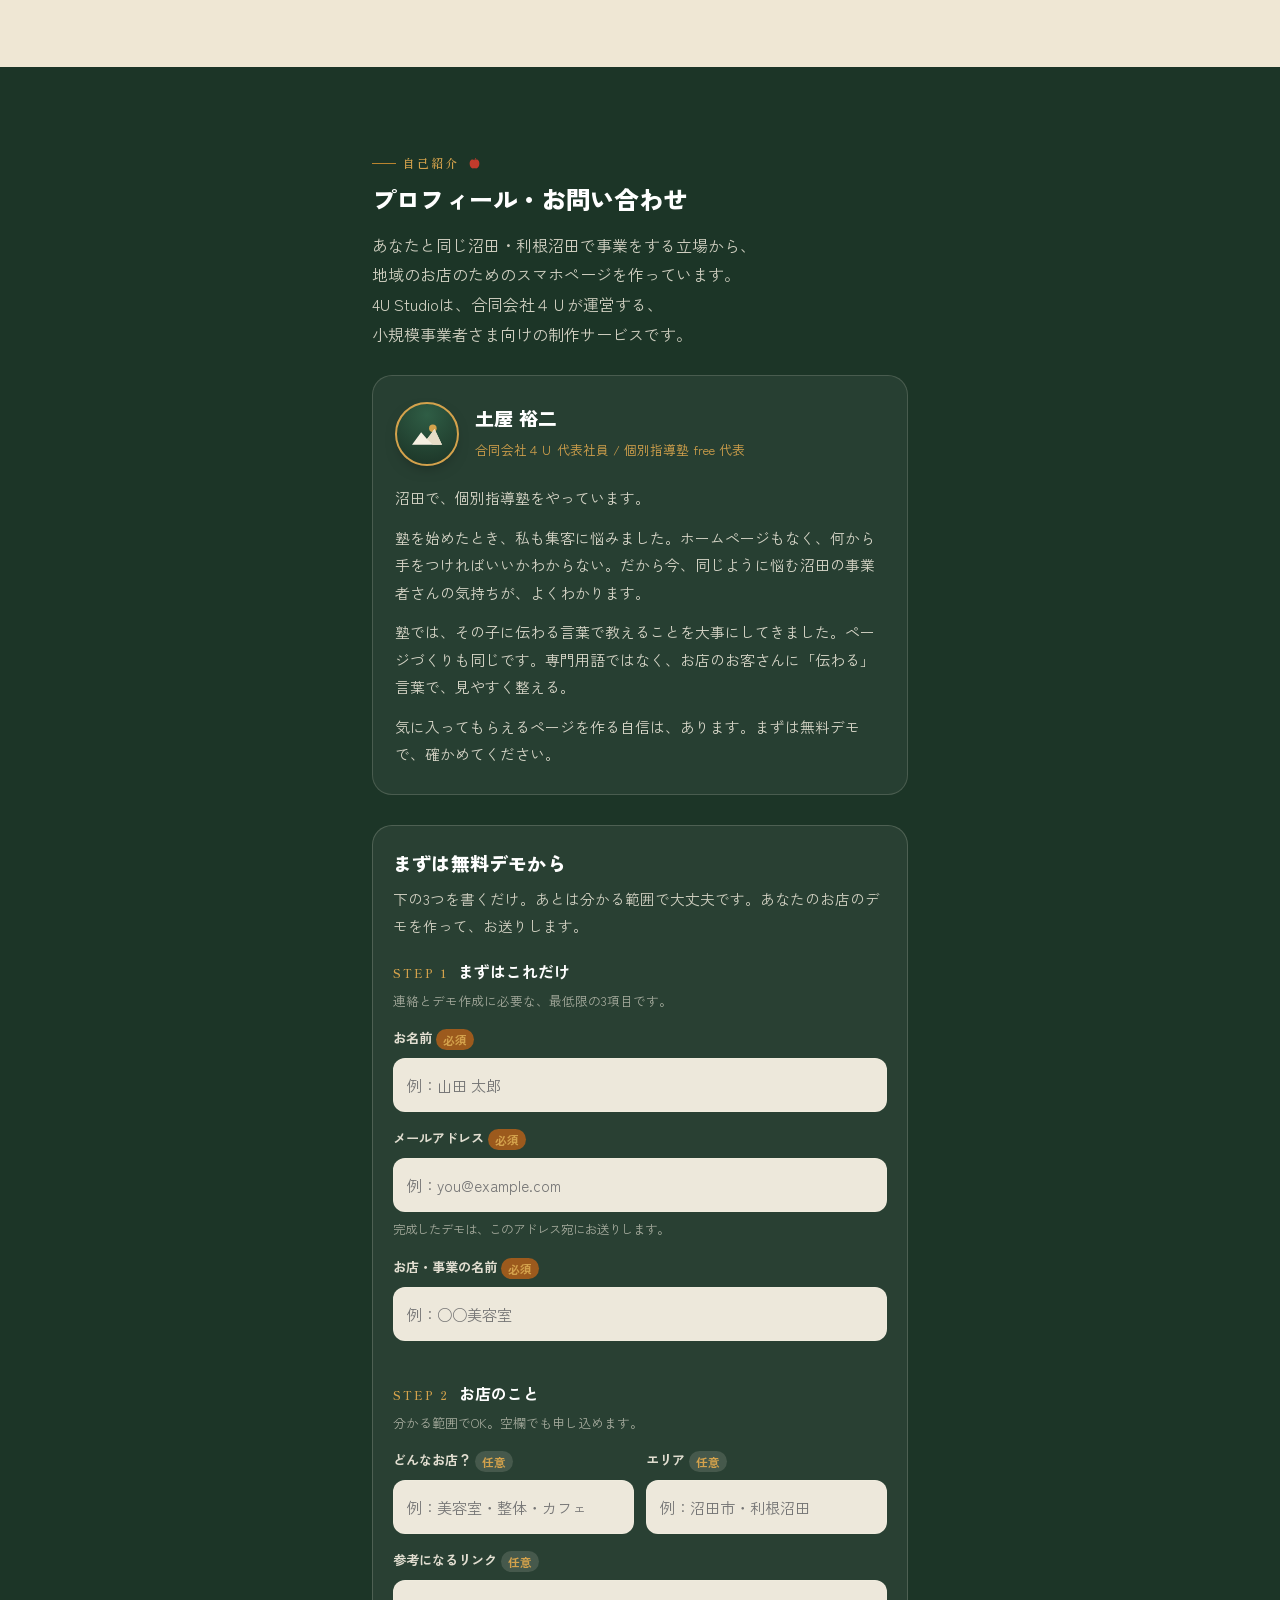
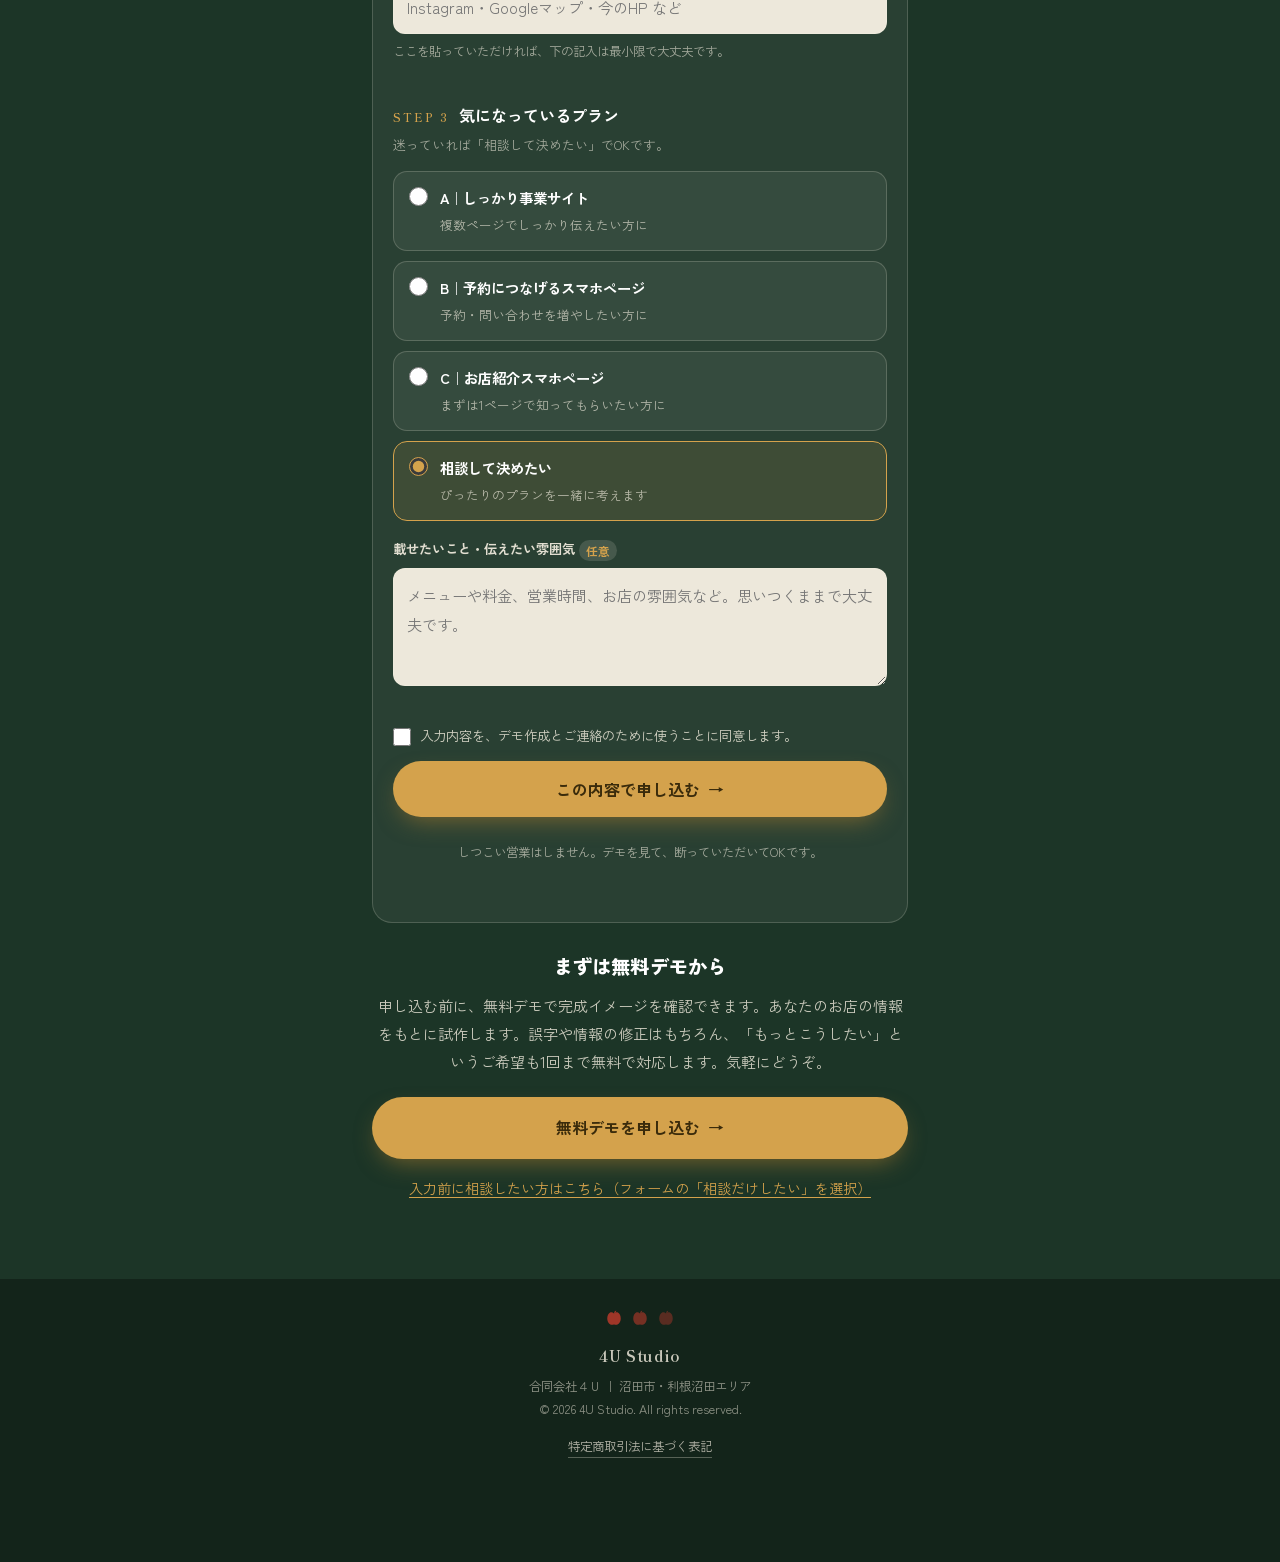
==== commit 18101f16: "Revert "Enhance LP with icon-rich sections (worries/Before-After, features, pricing icons)" This rev" ====
--- a/index.html
+++ b/index.html
@@ -205,8 +205,8 @@
   .feat-ic{flex:0 0 auto;width:48px;height:48px;border-radius:14px;background:rgba(212,162,76,.16);
     display:grid;place-items:center;transition:.3s}
   .feat:hover .feat-ic{background:var(--ochre);transform:rotate(-6deg) scale(1.06)}
-  .feat:hover .feat-ic svg{stroke:#2b210a;fill:#2b210a}
-  .feat-ic svg{transition:.3s;fill:var(--ochre)}
+  .feat:hover .feat-ic svg{stroke:#2b210a}
+  .feat-ic svg{transition:.3s}
   .feat h3{font-size:1.06rem;color:#fff;margin-bottom:5px}
   .feat p{color:rgba(246,240,226,.82);font-size:.96rem;margin:0;line-height:1.8}
 
@@ -533,8 +533,6 @@
 <div class="progress" id="progress"></div>
 <nav class="dots" id="dots">
   <a href="#hero" data-s="hero" class="active"></a>
-  <a href="#worries" data-s="worries"></a>
-  <a href="#cando" data-s="cando"></a>
   <a href="#works" data-s="works"></a>
   <a href="#samples" data-s="samples"></a>
   <a href="#pricing" data-s="pricing"></a>
@@ -569,7 +567,6 @@
         <span></span><span></span><span></span>
       </button>
       <nav class="mobile-menu" id="mobileMenu" aria-label="サイト内メニュー">
-        <a href="#cando">4Uの特徴</a>
         <a href="#samples">サンプル</a>
         <a href="#pricing">料金</a>
         <a href="#flow">制作の流れ</a>
@@ -603,111 +600,6 @@
     <path d="M0 88 L0 74 L90 60 L160 76 L240 58 L320 76 L400 60 L480 76 L560 62 L580 70 L580 88 Z" fill="#f6f0e2"/>
   </svg>
 </header>
-
-<!-- ============ 1. WORRIES（お悩み＋Before/After） ============ -->
-<section class="worries" id="worries">
-  <div class="wrap sec-head reveal">
-    <span class="sec-num">お悩み</span>
-    <h2 class="nowrap-title">こんなこと、ありませんか？</h2>
-    <p class="worry-intro lead">沼田・利根沼田でお店をされている方から、よくこんな声を聞きます。</p>
-  </div>
-  <div class="wrap reveal">
-    <ul class="worry-list">
-      <li>
-        <svg class="check" viewBox="0 0 24 24" fill="#c23b2c" aria-hidden="true"><path d="M12 2a10 10 0 100 20 10 10 0 000-20zm1 15h-2v-2h2zm0-4h-2V7h2z"/></svg>
-        ホームページがなくて、お店の信用にちょっと不安がある
-      </li>
-      <li>
-        <svg class="check" viewBox="0 0 24 24" fill="#c23b2c" aria-hidden="true"><path d="M12 2a10 10 0 100 20 10 10 0 000-20zm1 15h-2v-2h2zm0-4h-2V7h2z"/></svg>
-        チラシやSNSだけでは、なかなか新しいお客様が増えない
-      </li>
-      <li>
-        <svg class="check" viewBox="0 0 24 24" fill="#c23b2c" aria-hidden="true"><path d="M12 2a10 10 0 100 20 10 10 0 000-20zm1 15h-2v-2h2zm0-4h-2V7h2z"/></svg>
-        何から始めればいいか分からず、ずっと後回しにしている
-      </li>
-      <li>
-        <svg class="check" viewBox="0 0 24 24" fill="#c23b2c" aria-hidden="true"><path d="M12 2a10 10 0 100 20 10 10 0 000-20zm1 15h-2v-2h2zm0-4h-2V7h2z"/></svg>
-        業者に頼むと高そう・難しそうで、一歩が踏み出せない
-      </li>
-    </ul>
-
-    <!-- Before / After 図解 -->
-    <div class="ba">
-      <div class="ba-card ba-before">
-        <span class="ba-tag">Before｜今のまま</span>
-        <h4>良いお店なのに、伝わっていない</h4>
-        <div class="ba-icons">
-          <span class="ba-chip"><svg width="14" height="14" viewBox="0 0 24 24" fill="#c23b2c"><path d="M19 6.4 17.6 5 12 10.6 6.4 5 5 6.4 10.6 12 5 17.6 6.4 19 12 13.4 17.6 19 19 17.6 13.4 12z"/></svg>検索しても出てこない</span>
-          <span class="ba-chip"><svg width="14" height="14" viewBox="0 0 24 24" fill="#c23b2c"><path d="M19 6.4 17.6 5 12 10.6 6.4 5 5 6.4 10.6 12 5 17.6 6.4 19 12 13.4 17.6 19 19 17.6 13.4 12z"/></svg>情報が分かりにくい</span>
-          <span class="ba-chip"><svg width="14" height="14" viewBox="0 0 24 24" fill="#c23b2c"><path d="M19 6.4 17.6 5 12 10.6 6.4 5 5 6.4 10.6 12 5 17.6 6.4 19 12 13.4 17.6 19 19 17.6 13.4 12z"/></svg>問い合わせが来ない</span>
-        </div>
-        <p class="ba-note">気になって名前で検索しても、何も出てこない。それだけで、来店をあきらめてしまう人もいます。</p>
-      </div>
-
-      <div class="ba-arrow" aria-hidden="true">
-        <svg width="26" height="26" viewBox="0 0 24 24" fill="#b9842f"><path d="M12 3v14.2l-5.6-5.6L5 13l7 7 7-7-1.4-1.4-5.6 5.6V3z"/></svg>
-      </div>
-
-      <div class="ba-card ba-after">
-        <span class="ba-tag">After｜ページができると</span>
-        <h4>スマホで見つかって、伝わる</h4>
-        <div class="ba-icons">
-          <span class="ba-chip"><svg width="14" height="14" viewBox="0 0 24 24" fill="#d4a24c"><path d="M9 16.2 4.8 12l-1.4 1.4L9 19 21 7l-1.4-1.4z"/></svg>スマホで見つかる</span>
-          <span class="ba-chip"><svg width="14" height="14" viewBox="0 0 24 24" fill="#d4a24c"><path d="M9 16.2 4.8 12l-1.4 1.4L9 19 21 7l-1.4-1.4z"/></svg>魅力が伝わる</span>
-          <span class="ba-chip"><svg width="14" height="14" viewBox="0 0 24 24" fill="#d4a24c"><path d="M9 16.2 4.8 12l-1.4 1.4L9 19 21 7l-1.4-1.4z"/></svg>予約・問い合わせUP</span>
-        </div>
-        <p class="ba-note">お店のことを、初めての人にも分かりやすく。次の一歩（予約・来店・問い合わせ）まで、自然に案内します。</p>
-      </div>
-    </div>
-  </div>
-</section>
-
-<!-- ============ 2. CAN DO（4Uの特徴） ============ -->
-<section class="cando" id="cando">
-  <div class="wrap sec-head reveal">
-    <span class="sec-num">選ばれる理由</span>
-    <h2 class="nowrap-title">4Uが大切にしていること</h2>
-    <p class="intro lead">ただ作るだけではなく、「お客様に伝わって、次につながる」ページを目指します。</p>
-  </div>
-  <div class="wrap reveal">
-    <div class="feat">
-      <div class="feat-ic">
-        <svg width="26" height="26" viewBox="0 0 24 24"><path d="M7 2h10a2 2 0 012 2v16a2 2 0 01-2 2H7a2 2 0 01-2-2V4a2 2 0 012-2zm0 4v12h10V6H7zm5 13a1 1 0 100 2 1 1 0 000-2z"/></svg>
-      </div>
-      <div>
-        <h3>スマホで、見やすい</h3>
-        <p>見られ方の8割以上はスマホ。指でサッと読めて、迷わない作りにします。</p>
-      </div>
-    </div>
-    <div class="feat">
-      <div class="feat-ic">
-        <svg width="26" height="26" viewBox="0 0 24 24"><path d="M4 4h16a2 2 0 012 2v9a2 2 0 01-2 2H9l-5 4V6a2 2 0 012-2zm3 5v2h10V9zm0 4v2h7v-2z"/></svg>
-      </div>
-      <div>
-        <h3>伝わる言葉で</h3>
-        <p>塾で培った「伝える力」で、専門用語を使わず、お客様に届く言葉に整えます。</p>
-      </div>
-    </div>
-    <div class="feat">
-      <div class="feat-ic">
-        <svg width="26" height="26" viewBox="0 0 24 24"><path d="M6.6 10.8a15 15 0 006.6 6.6l2.2-2.2a1 1 0 011-.24 11 11 0 003.4.55 1 1 0 011 1V20a1 1 0 01-1 1A17 17 0 013 4a1 1 0 011-1h3.5a1 1 0 011 1 11 11 0 00.55 3.4 1 1 0 01-.25 1z"/></svg>
-      </div>
-      <div>
-        <h3>問い合わせにつながる</h3>
-        <p>電話・LINE・地図への導線を分かりやすく配置。「見て終わり」にしません。</p>
-      </div>
-    </div>
-    <div class="feat">
-      <div class="feat-ic">
-        <svg width="26" height="26" viewBox="0 0 24 24"><path d="M12 6V3L8 7l4 4V8a4 4 0 11-4 4H6a6 6 0 106-6z"/></svg>
-      </div>
-      <div>
-        <h3>更新もおまかせ</h3>
-        <p>変えたい内容をLINEやメールで送るだけ。あとはこちらで対応します。</p>
-      </div>
-    </div>
-  </div>
-</section>
 
 <!-- ============ 5. WORKS（制作実績） ============ -->
 <section class="works" id="works">
@@ -781,7 +673,7 @@
   <div class="wrap reveal">
     <div class="plan">
       <span class="plan-tag">A プレミアム｜複数ページ型</span>
-      <h3><svg width="22" height="22" viewBox="0 0 24 24" fill="var(--ochre)" style="vertical-align:-3px;margin-right:7px"><path d="M3 3h8v8H3zm10 0h8v8h-8zM3 13h8v8H3zm10 0h8v8h-8z"/></svg>しっかり事業サイト</h3>
+      <h3>しっかり事業サイト</h3>
       <p class="pdesc">サービス・料金・会社概要を、ページごとにしっかり見せたい方へ。</p>
       <span class="price-reg">通常制作費 60,000円〜</span>
       <div class="price-row"><span class="price-mon"><span class="count" data-from="60000" data-count="30000">30,000</span><span class="yen">円〜</span></span><span class="price-label">導入モニター価格</span></div>
@@ -795,7 +687,7 @@
     <div class="plan featured">
       <span class="badge">★ 一番おすすめ</span>
       <span class="plan-tag">B スタンダード｜予約・問い合わせ重視型</span>
-      <h3><svg width="22" height="22" viewBox="0 0 24 24" fill="var(--ochre)" style="vertical-align:-3px;margin-right:7px"><path d="M7 2v2H5a2 2 0 00-2 2v13a2 2 0 002 2h14a2 2 0 002-2V6a2 2 0 00-2-2h-2V2h-2v2H9V2zm12 7v10H5V9zm-8.2 8.5 5.7-5.7-1.4-1.4-4.3 4.3-1.8-1.8L7.6 14z"/></svg>予約につなげるスマホページ</h3>
+      <h3>予約につなげるスマホページ</h3>
       <p class="pdesc">来た人を、予約・問い合わせまで案内したい方へ。</p>
       <span class="price-reg">通常制作費 40,000円</span>
       <div class="price-row"><span class="price-mon"><span class="count" data-from="40000" data-count="20000">20,000</span><span class="yen">円</span></span><span class="price-label">導入モニター価格</span></div>
@@ -808,7 +700,7 @@
 
     <div class="plan">
       <span class="plan-tag">C ライト｜1ページ型</span>
-      <h3><svg width="22" height="22" viewBox="0 0 24 24" fill="var(--ochre)" style="vertical-align:-3px;margin-right:7px"><path d="M6 2h8l4 4v16H6zm7 1.5V7h3.5zM8 11v2h8v-2zm0 4v2h8v-2z"/></svg>お店紹介スマホページ</h3>
+      <h3>お店紹介スマホページ</h3>
       <p class="pdesc">名刺代わりの1ページで、お店を知ってもらいたい方へ。</p>
       <span class="price-reg">通常制作費 30,000円</span>
       <div class="price-row"><span class="price-mon"><span class="count" data-from="30000" data-count="15000">15,000</span><span class="yen">円</span></span><span class="price-label">導入モニター価格</span></div>
@@ -1166,7 +1058,7 @@
   const dots = document.getElementById('dots');
   const dotLinks = [...dots.querySelectorAll('a')];
   const sections = dotLinks.map(a=>document.getElementById(a.dataset.s));
-  const darkSet = new Set(['hero','cando','pricing','flow','profile']);
+  const darkSet = new Set(['hero','pricing','flow','profile']);
 
   function onScroll(){
     const h = document.documentElement;
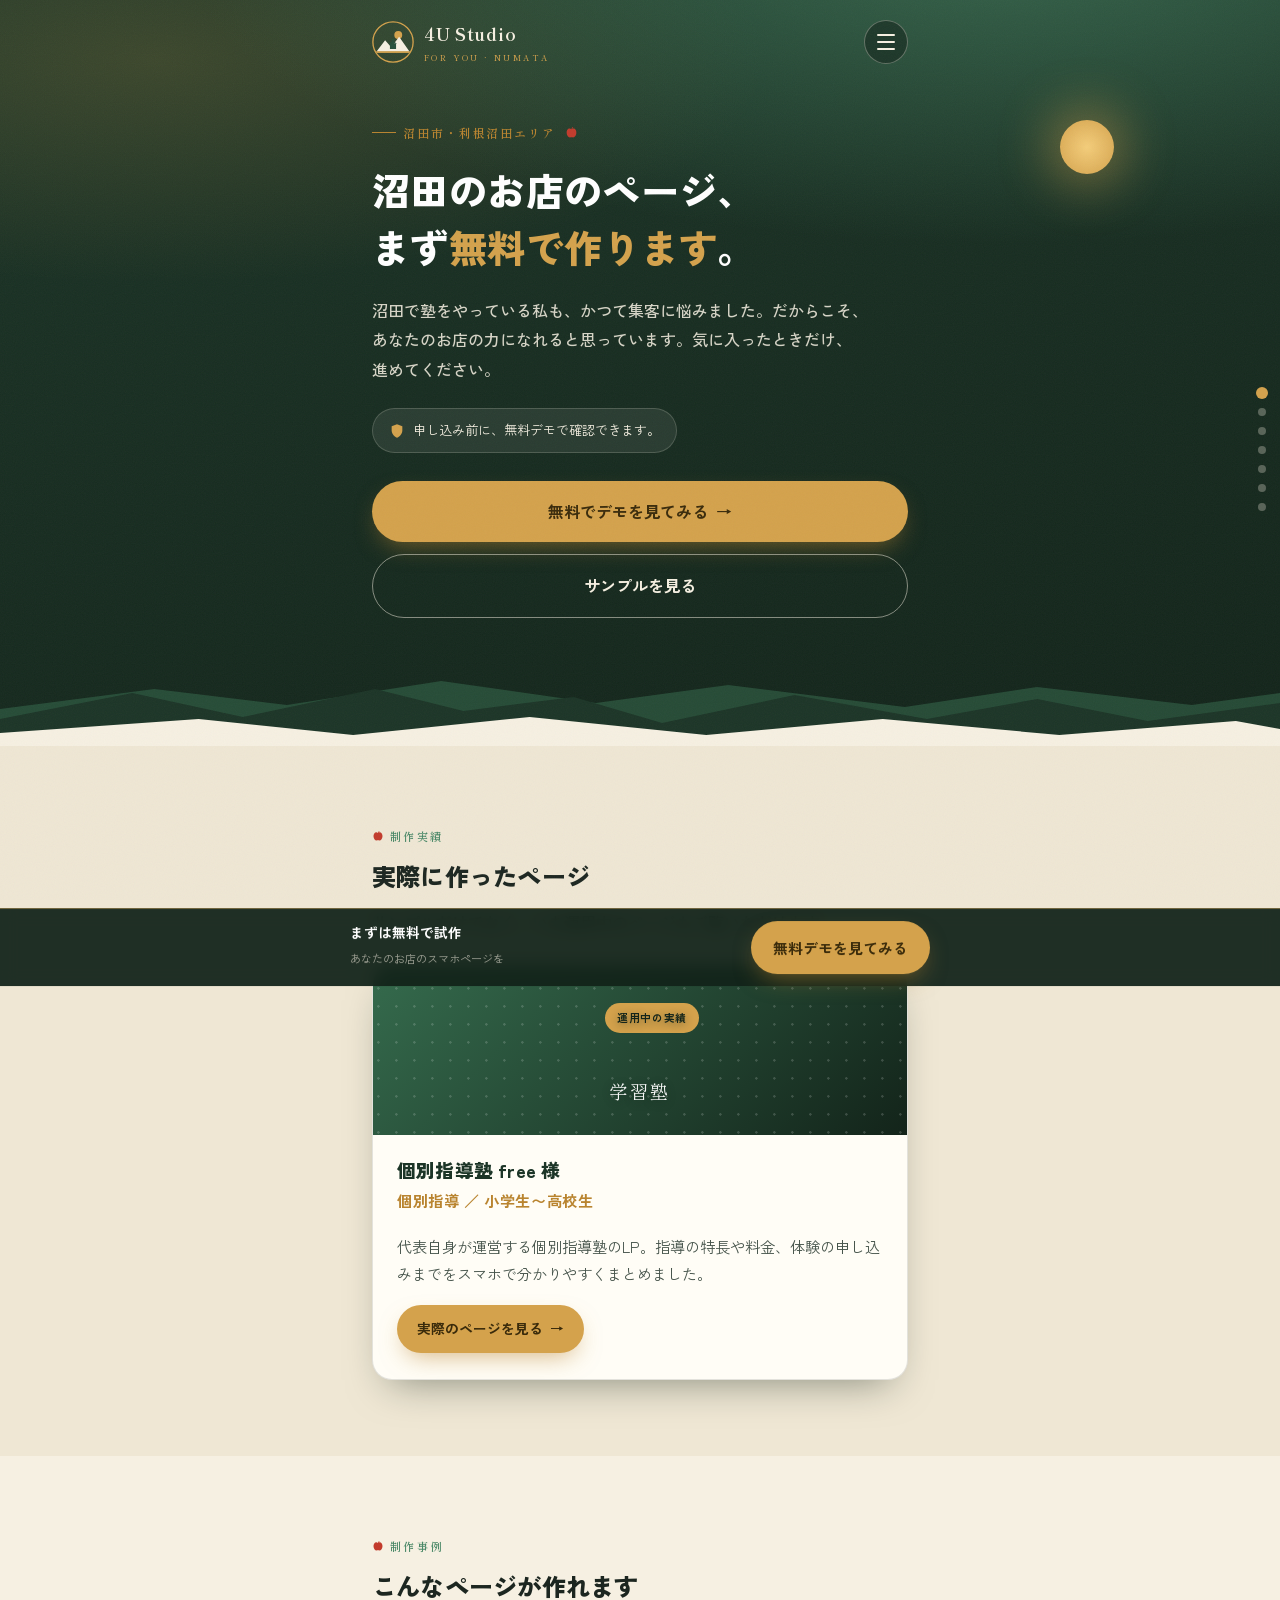
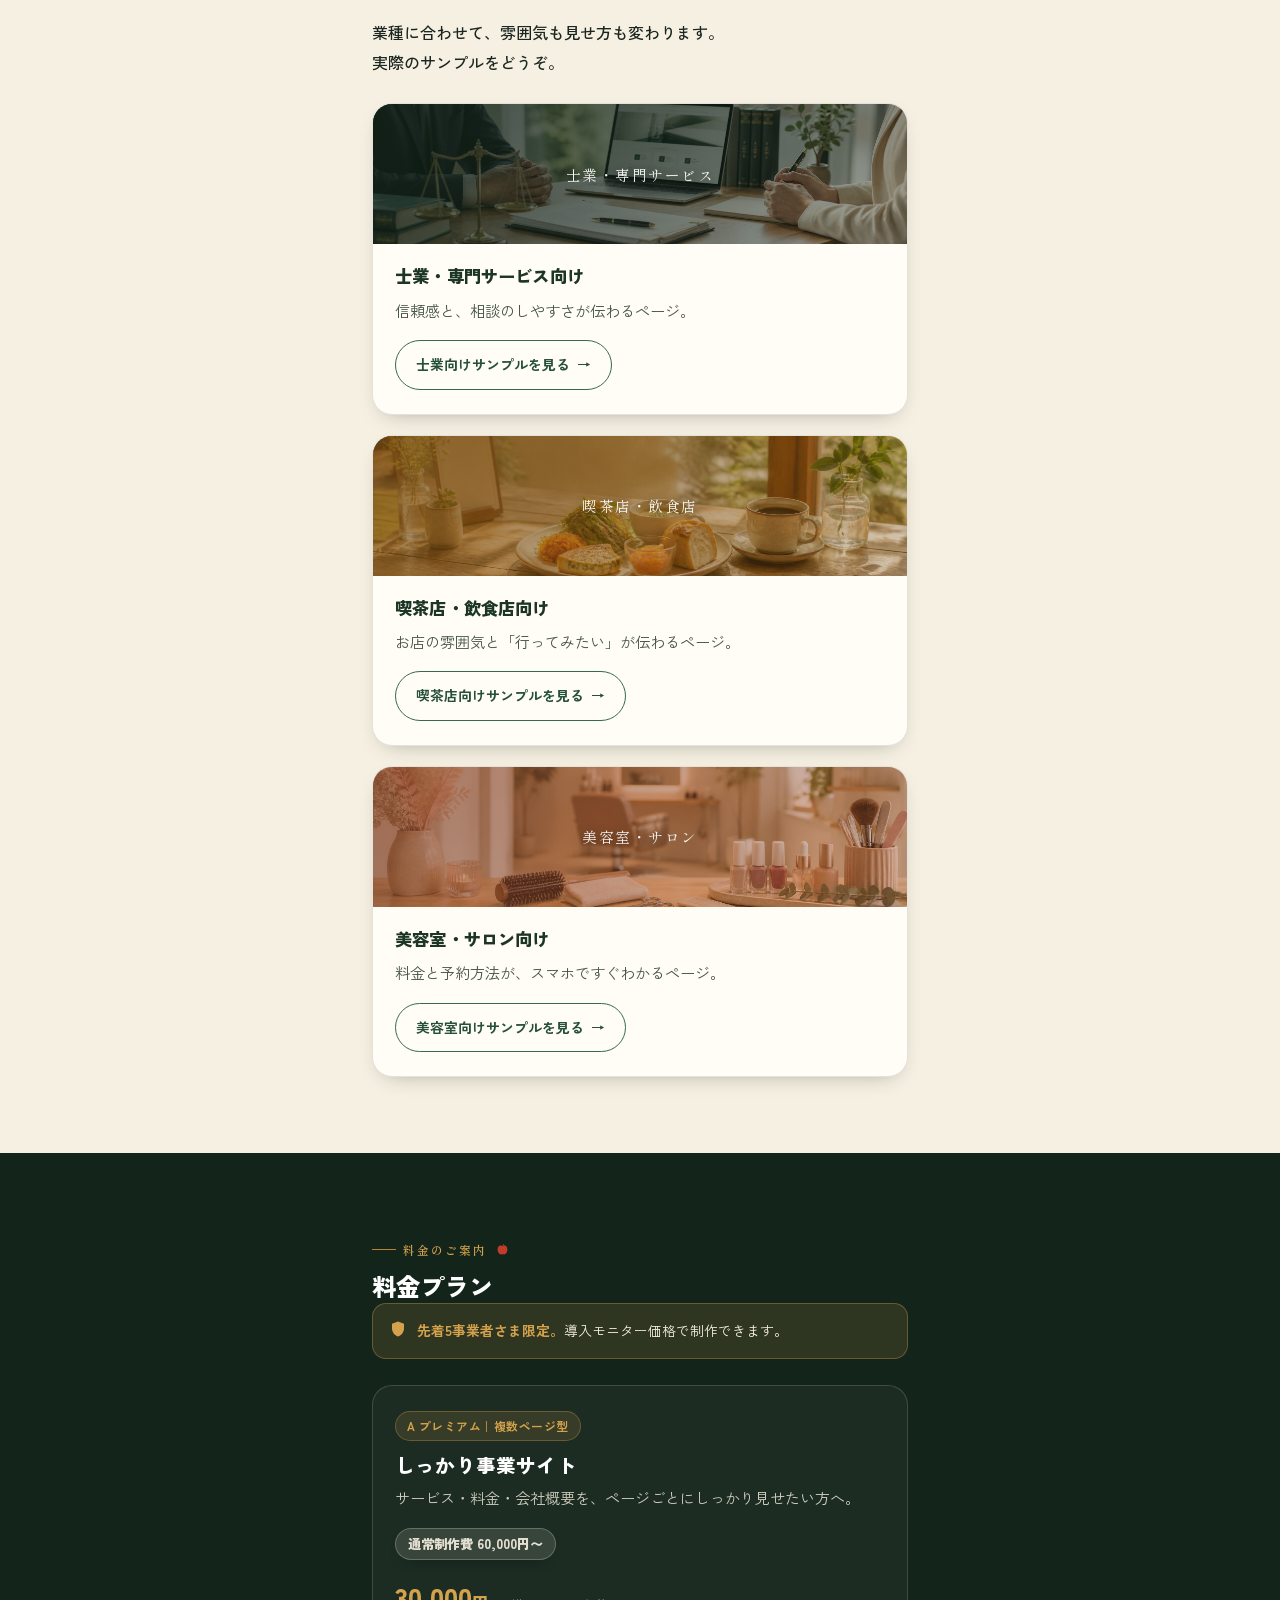
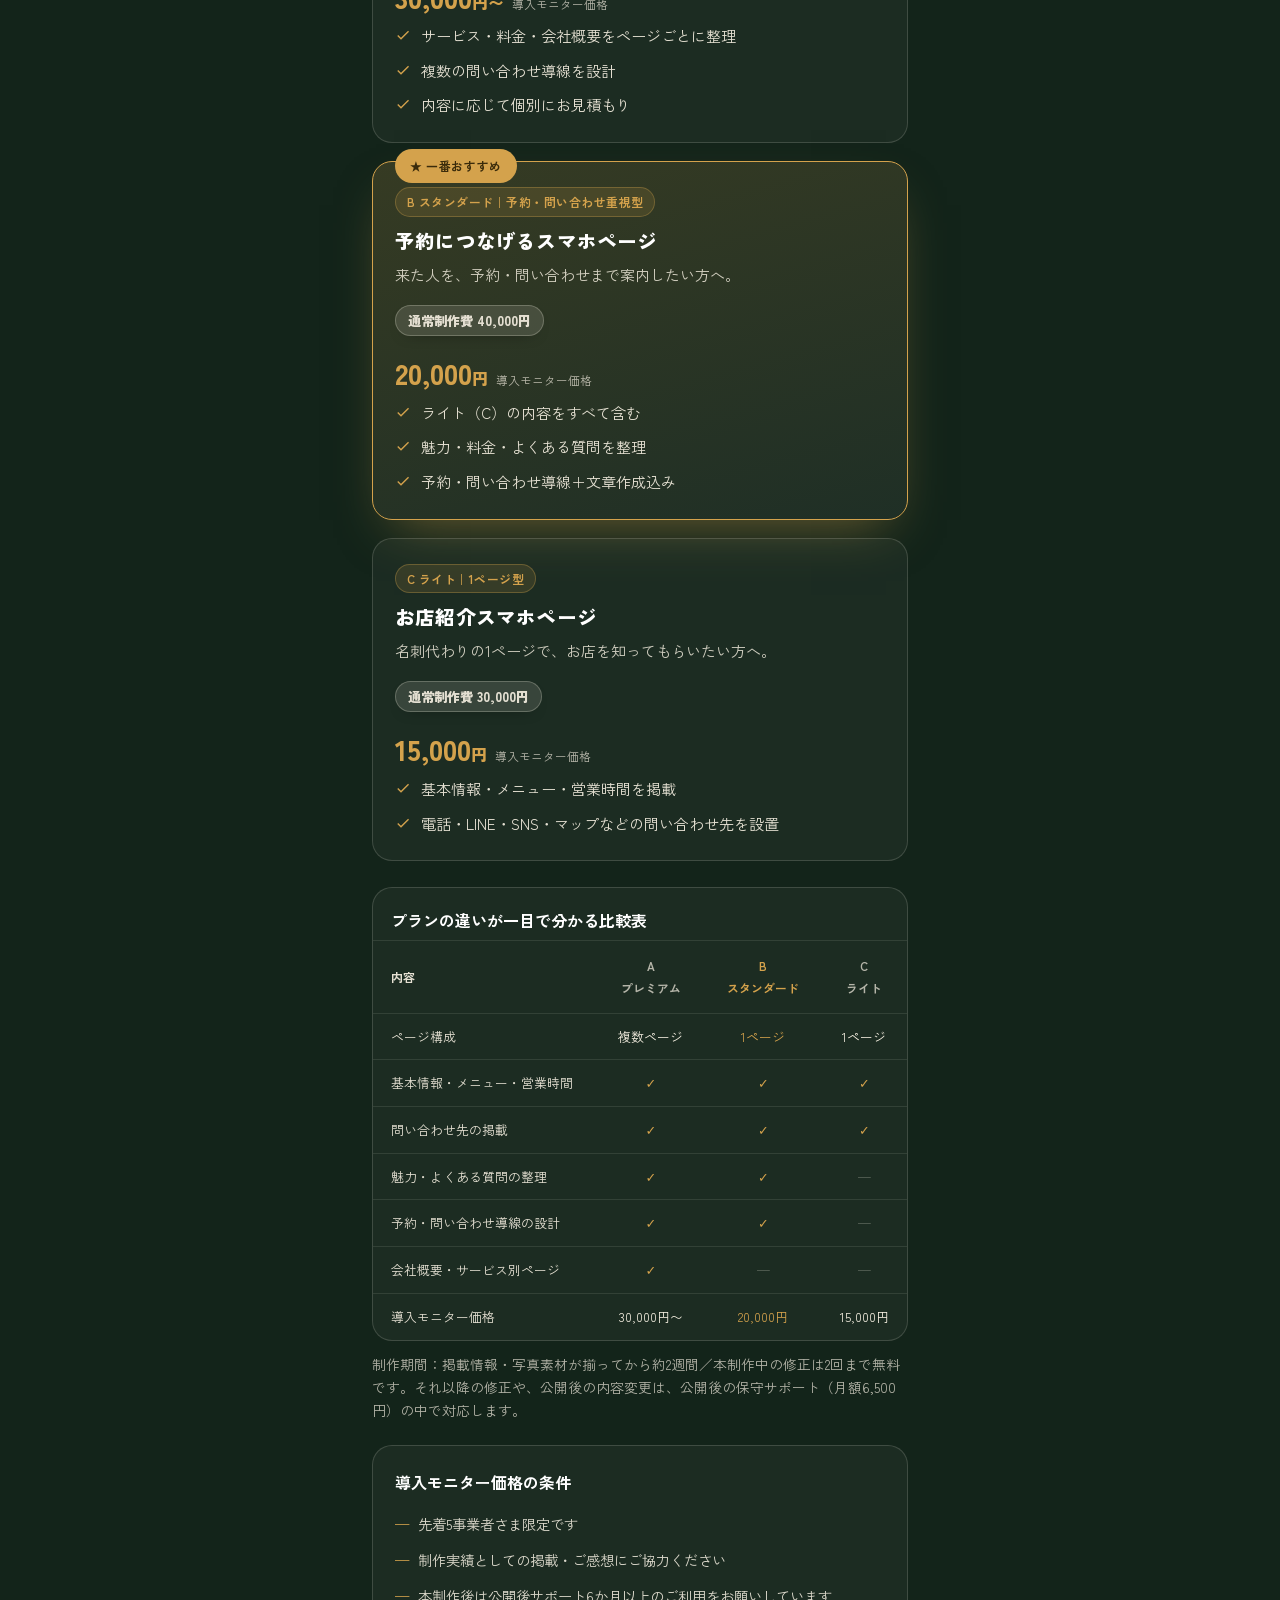
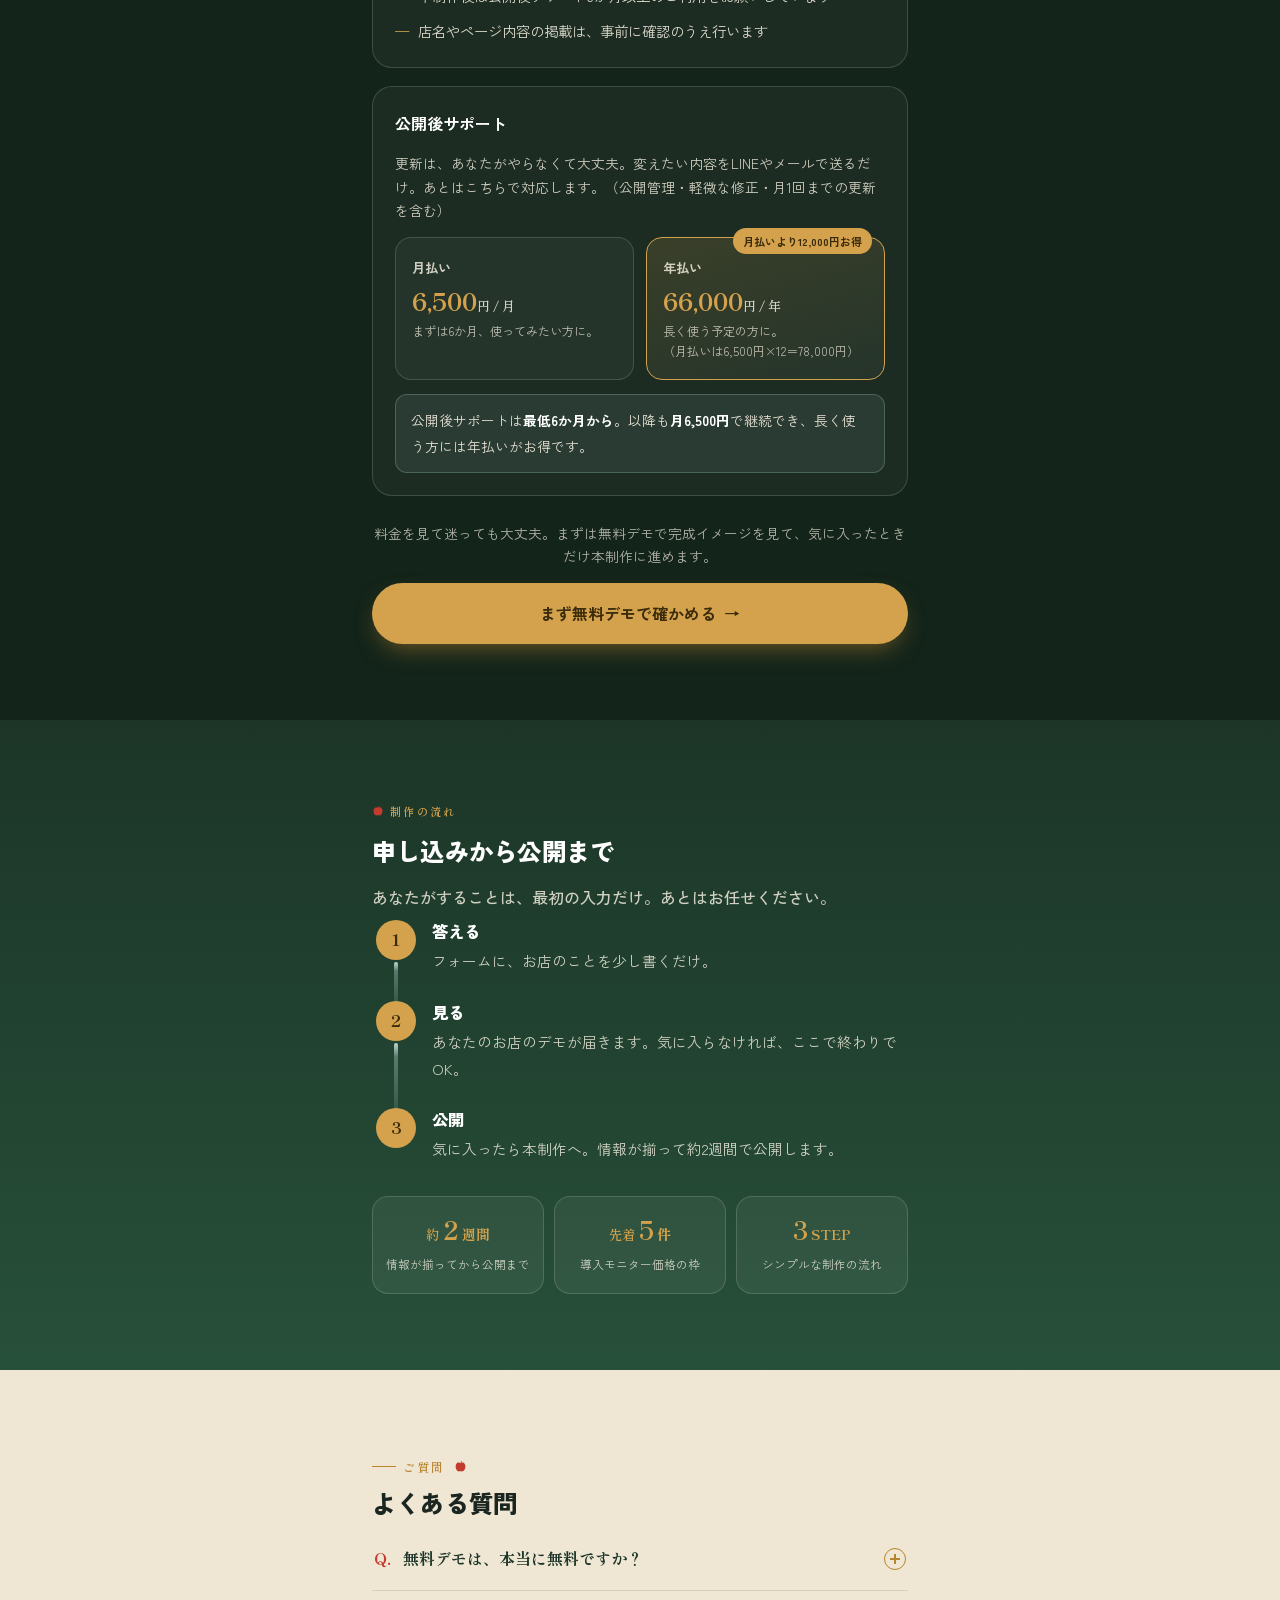
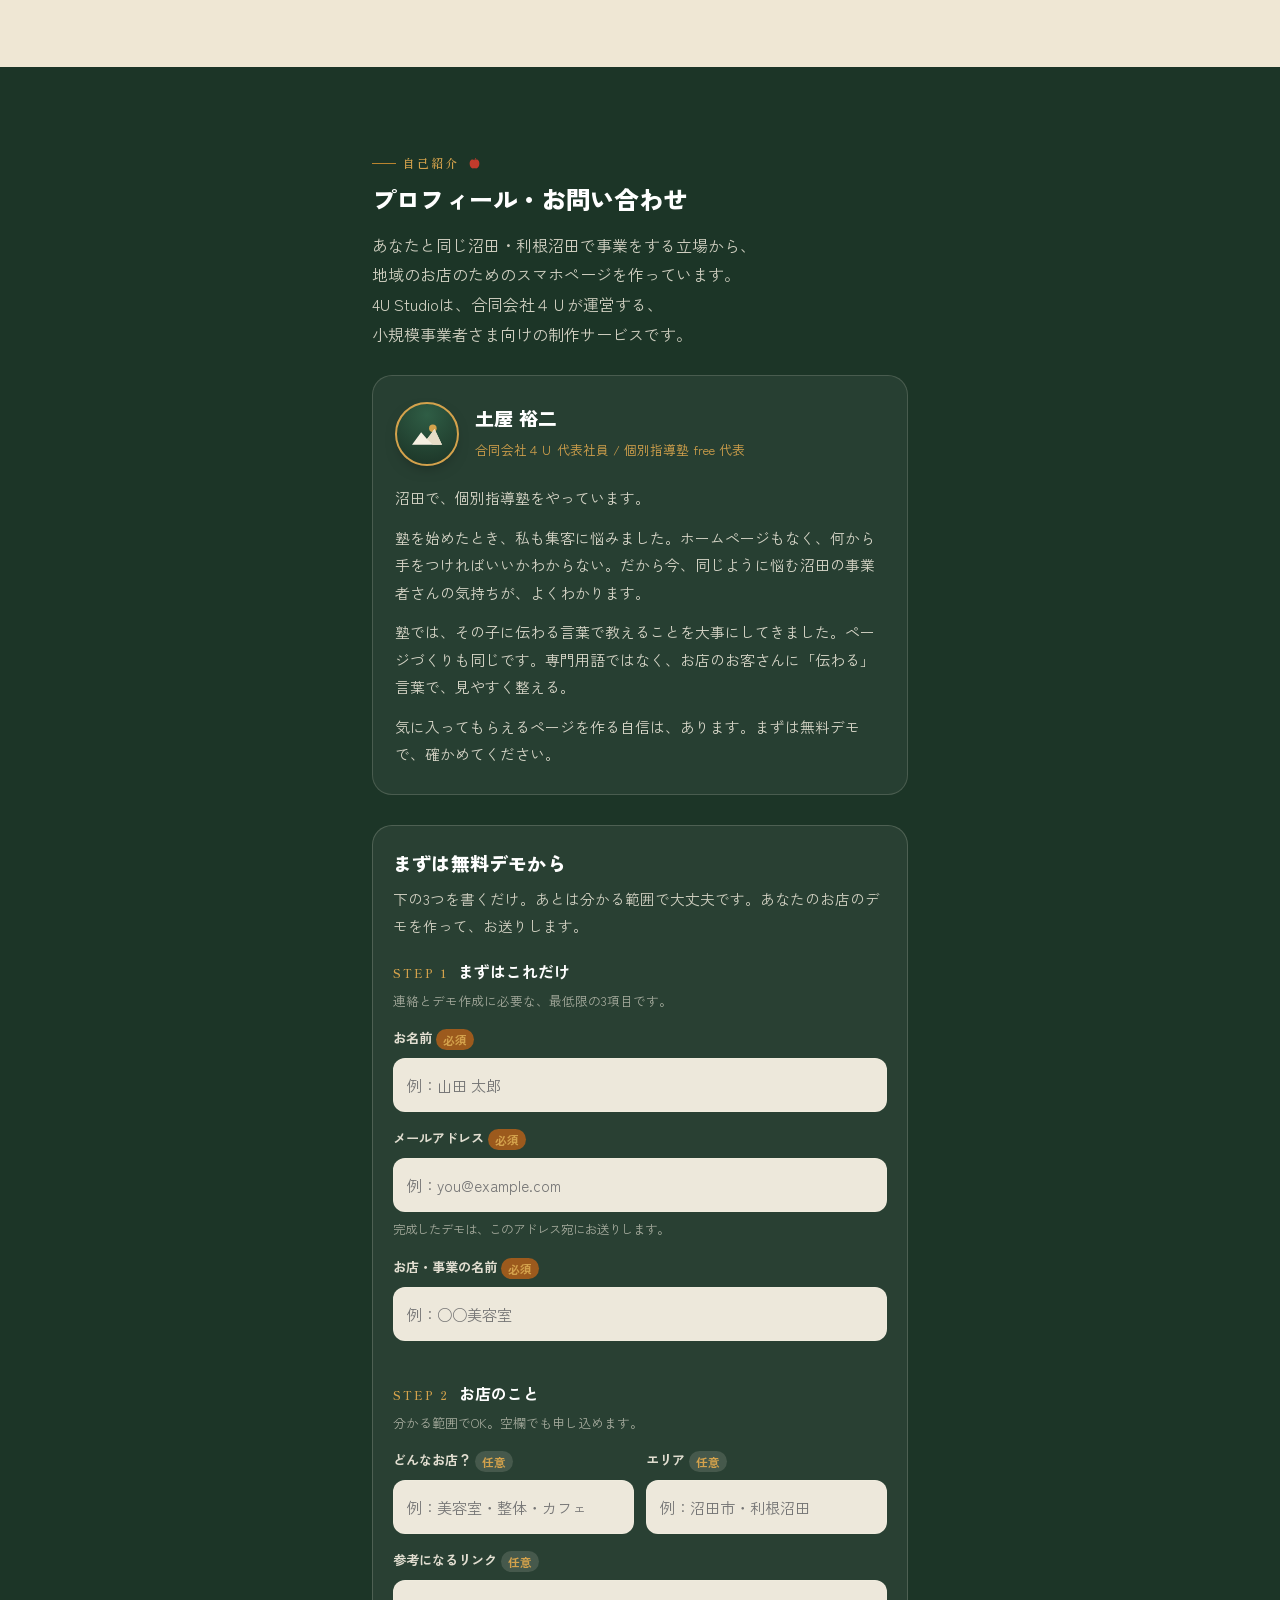
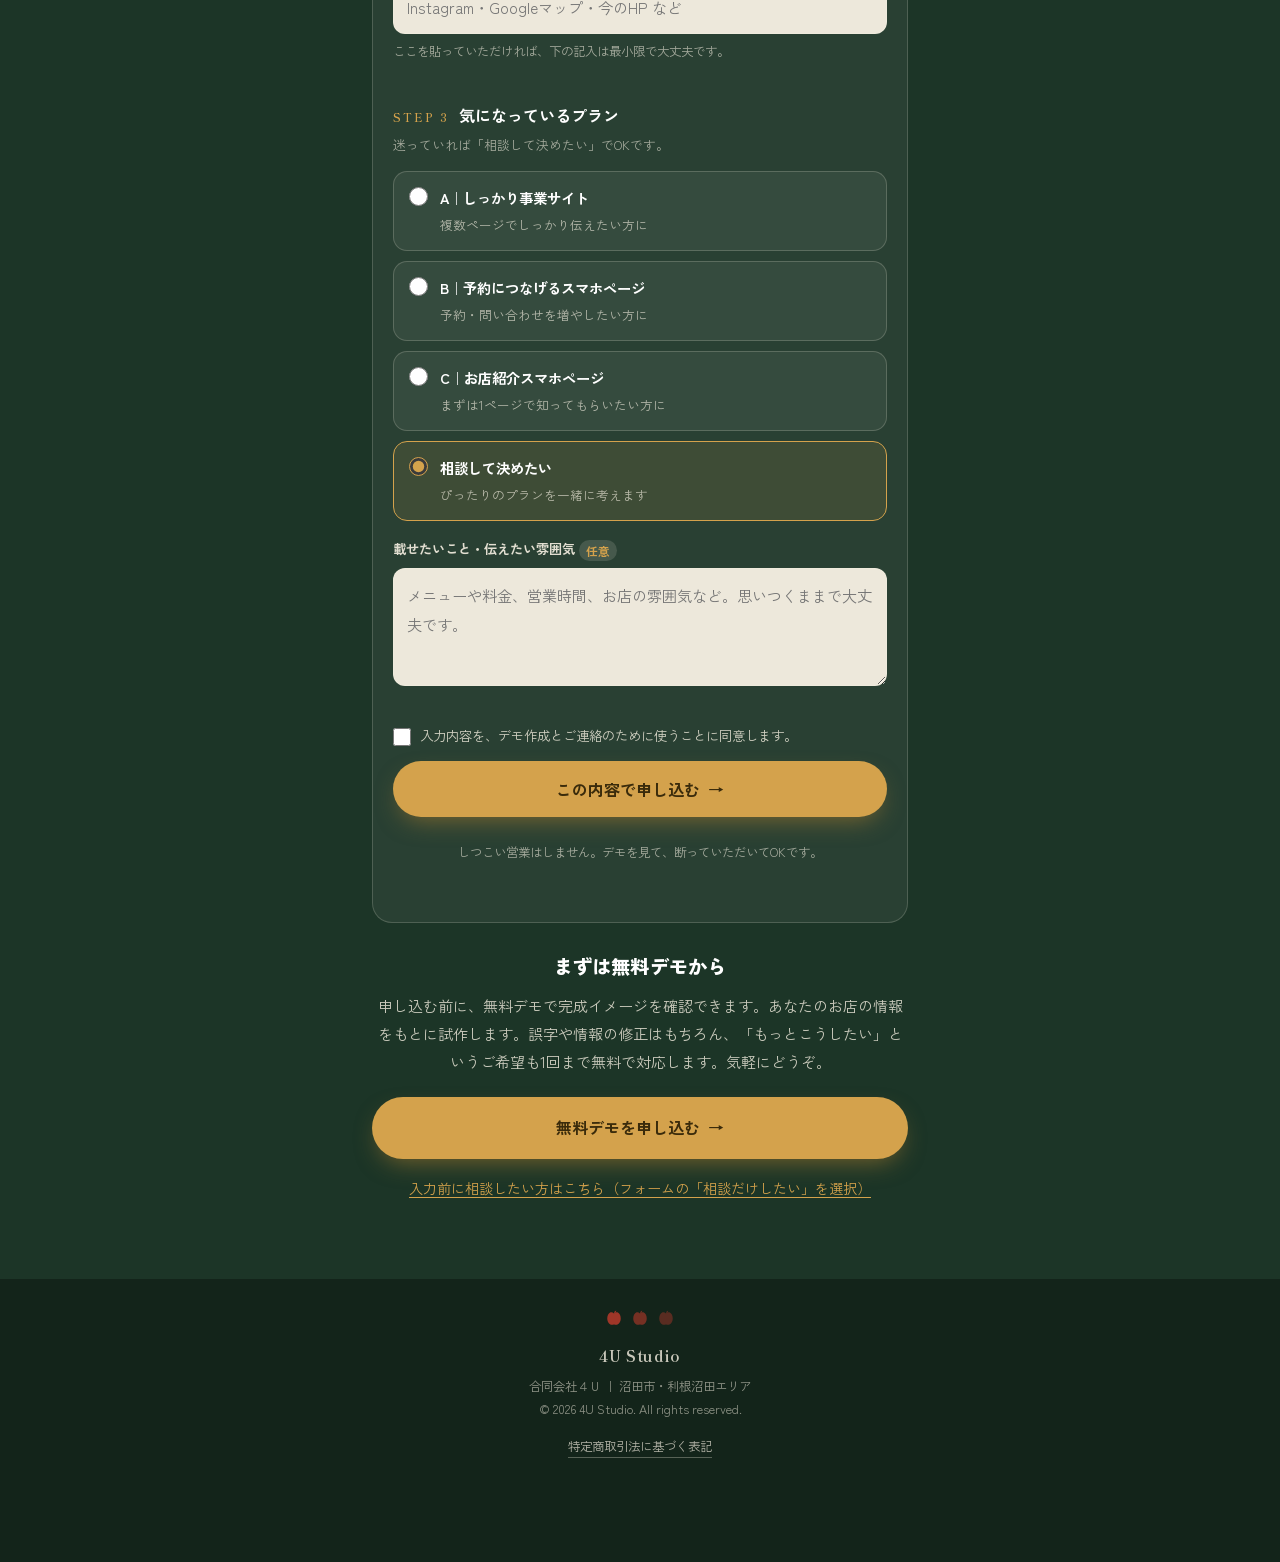
==== commit 9e565a9a: "Update support pricing: monthly 6,500 / annual 66,000" ====
--- a/index.html
+++ b/index.html
@@ -729,7 +729,7 @@
       </table>
     </div>
 
-    <p class="price-summary-note" style="color:rgba(246,240,226,.7)">制作期間：掲載情報・写真素材が揃ってから約2週間／本制作中の修正は2回まで無料です。それ以降の修正や、公開後の内容変更は、公開後の保守サポート（月額5,500円）の中で対応します。</p>
+    <p class="price-summary-note" style="color:rgba(246,240,226,.7)">制作期間：掲載情報・写真素材が揃ってから約2週間／本制作中の修正は2回まで無料です。それ以降の修正や、公開後の内容変更は、公開後の保守サポート（月額6,500円）の中で対応します。</p>
 
     <div class="common">
       <h4>導入モニター価格の条件</h4>
@@ -748,18 +748,18 @@
       <div class="pay-grid">
         <div class="pay-card">
           <div class="pl">月払い</div>
-          <div class="pv">5,500<span class="u">円 / 月</span></div>
+          <div class="pv">6,500<span class="u">円 / 月</span></div>
           <div class="pfor">まずは6か月、使ってみたい方に。</div>
         </div>
         <div class="pay-card best">
-          <span class="ptag">月払いより6,000円お得</span>
+          <span class="ptag">月払いより12,000円お得</span>
           <div class="pl">年払い</div>
-          <div class="pv">60,000<span class="u">円 / 年</span></div>
-          <div class="pfor">長く使う予定の方に。<br>（月払いは5,500円×12＝66,000円）</div>
+          <div class="pv">66,000<span class="u">円 / 年</span></div>
+          <div class="pfor">長く使う予定の方に。<br>（月払いは6,500円×12＝78,000円）</div>
         </div>
       </div>
       <div class="cont-note">
-        公開後サポートは<b>最低6か月から</b>。以降も<b>月5,500円</b>で継続でき、長く使う方には年払いがお得です。
+        公開後サポートは<b>最低6か月から</b>。以降も<b>月6,500円</b>で継続でき、長く使う方には年払いがお得です。
       </div>
     </div>
 
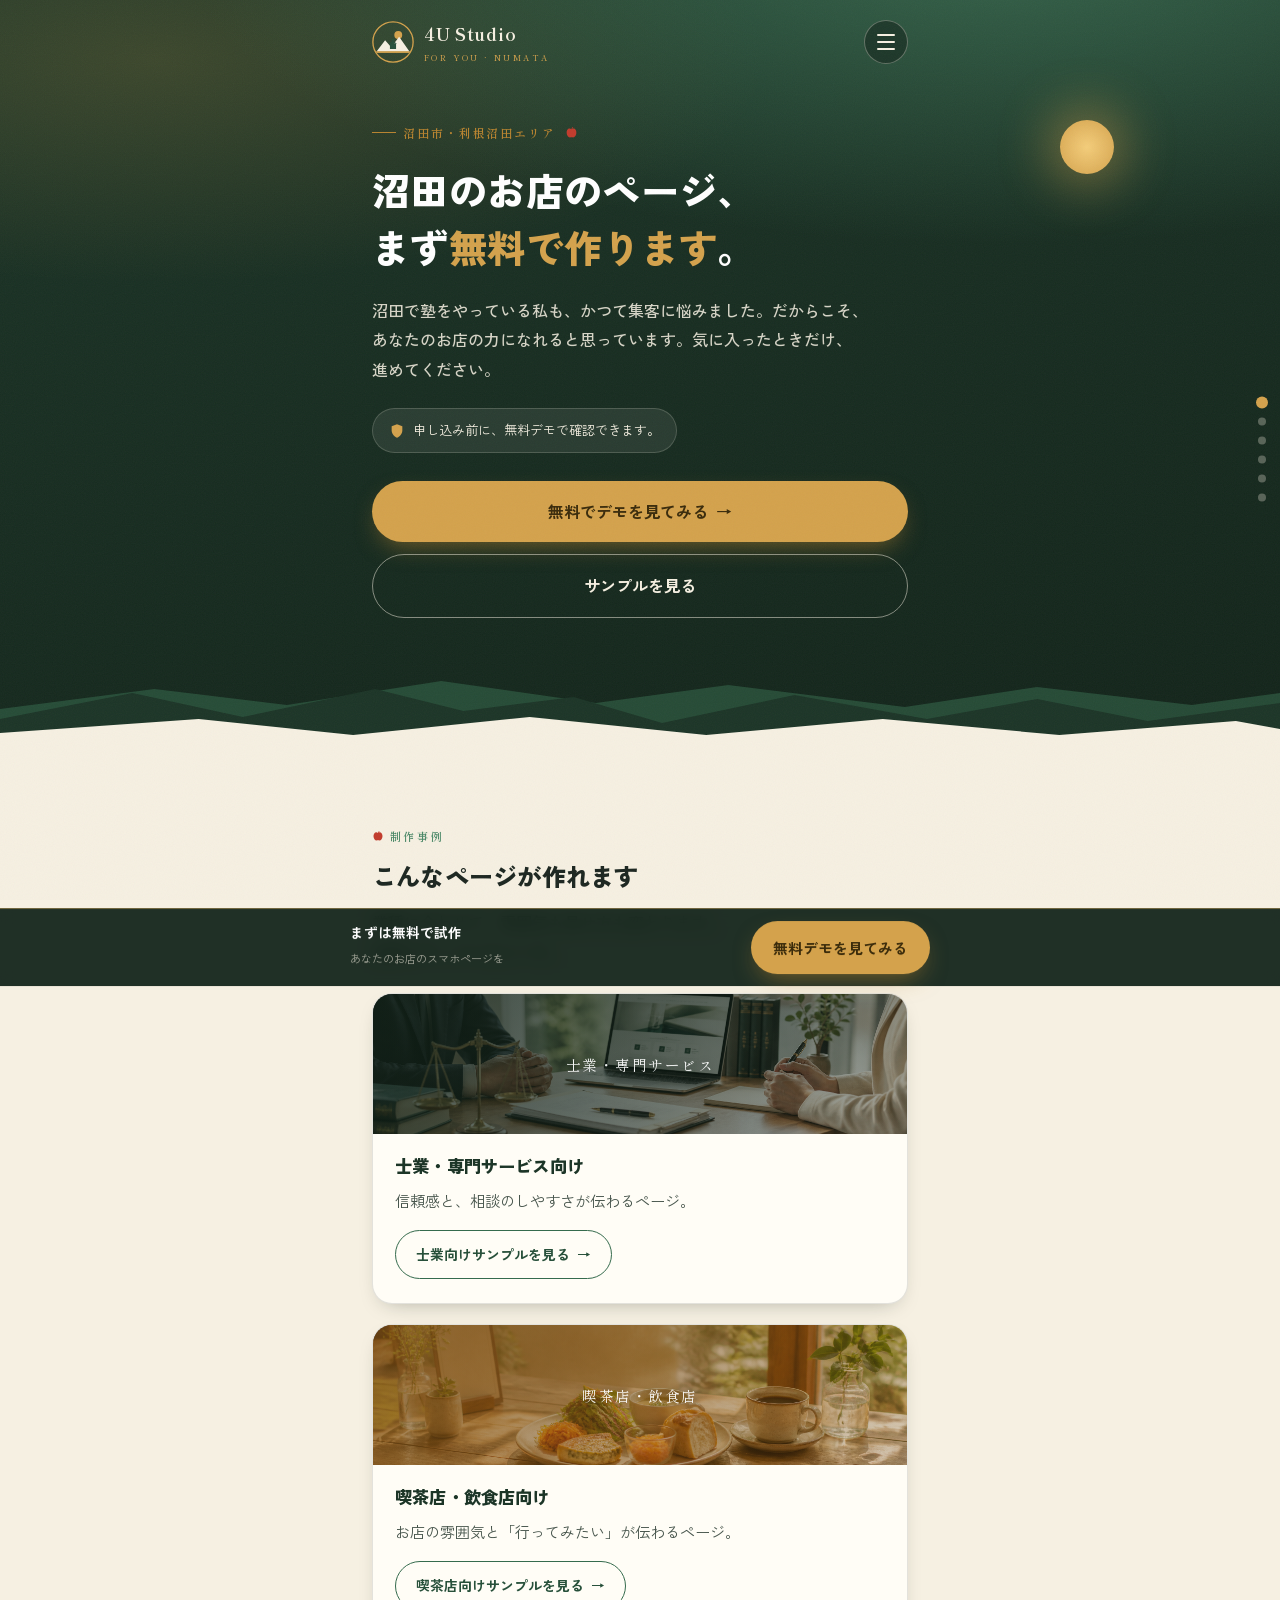
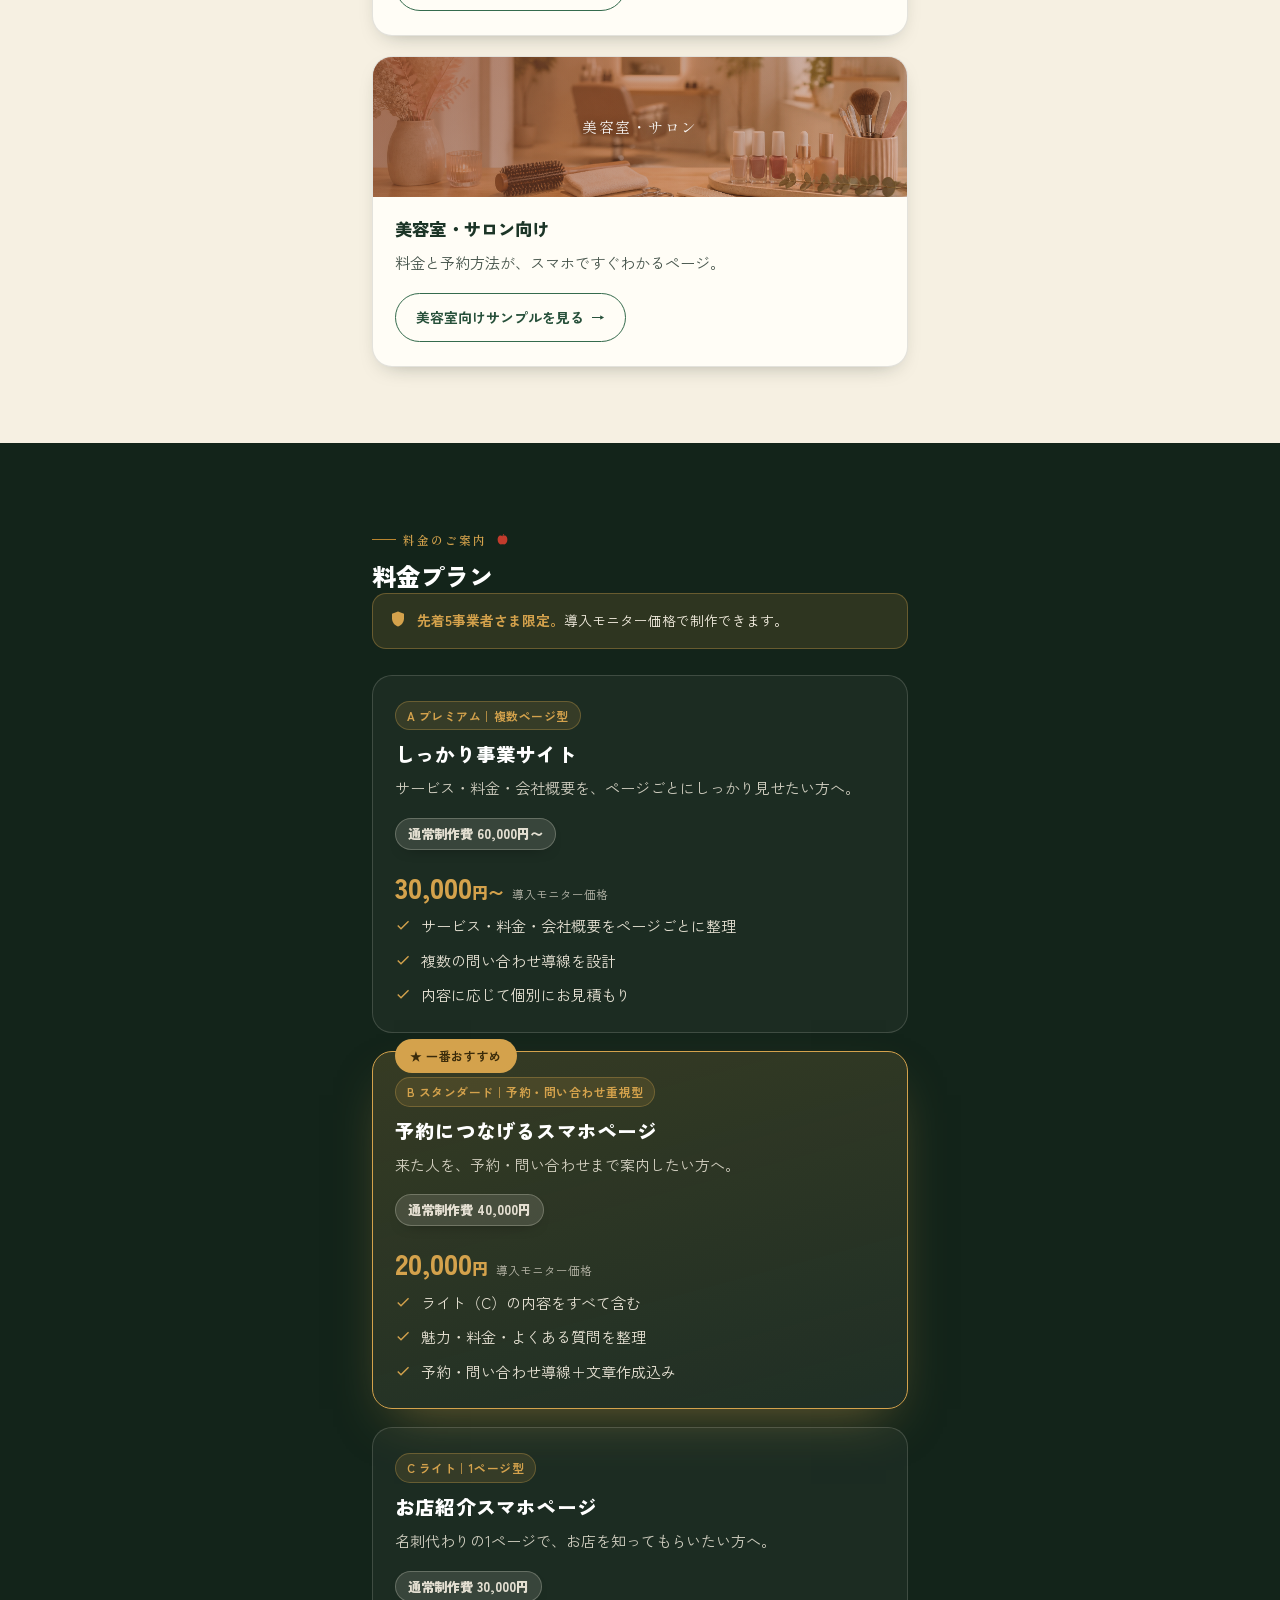
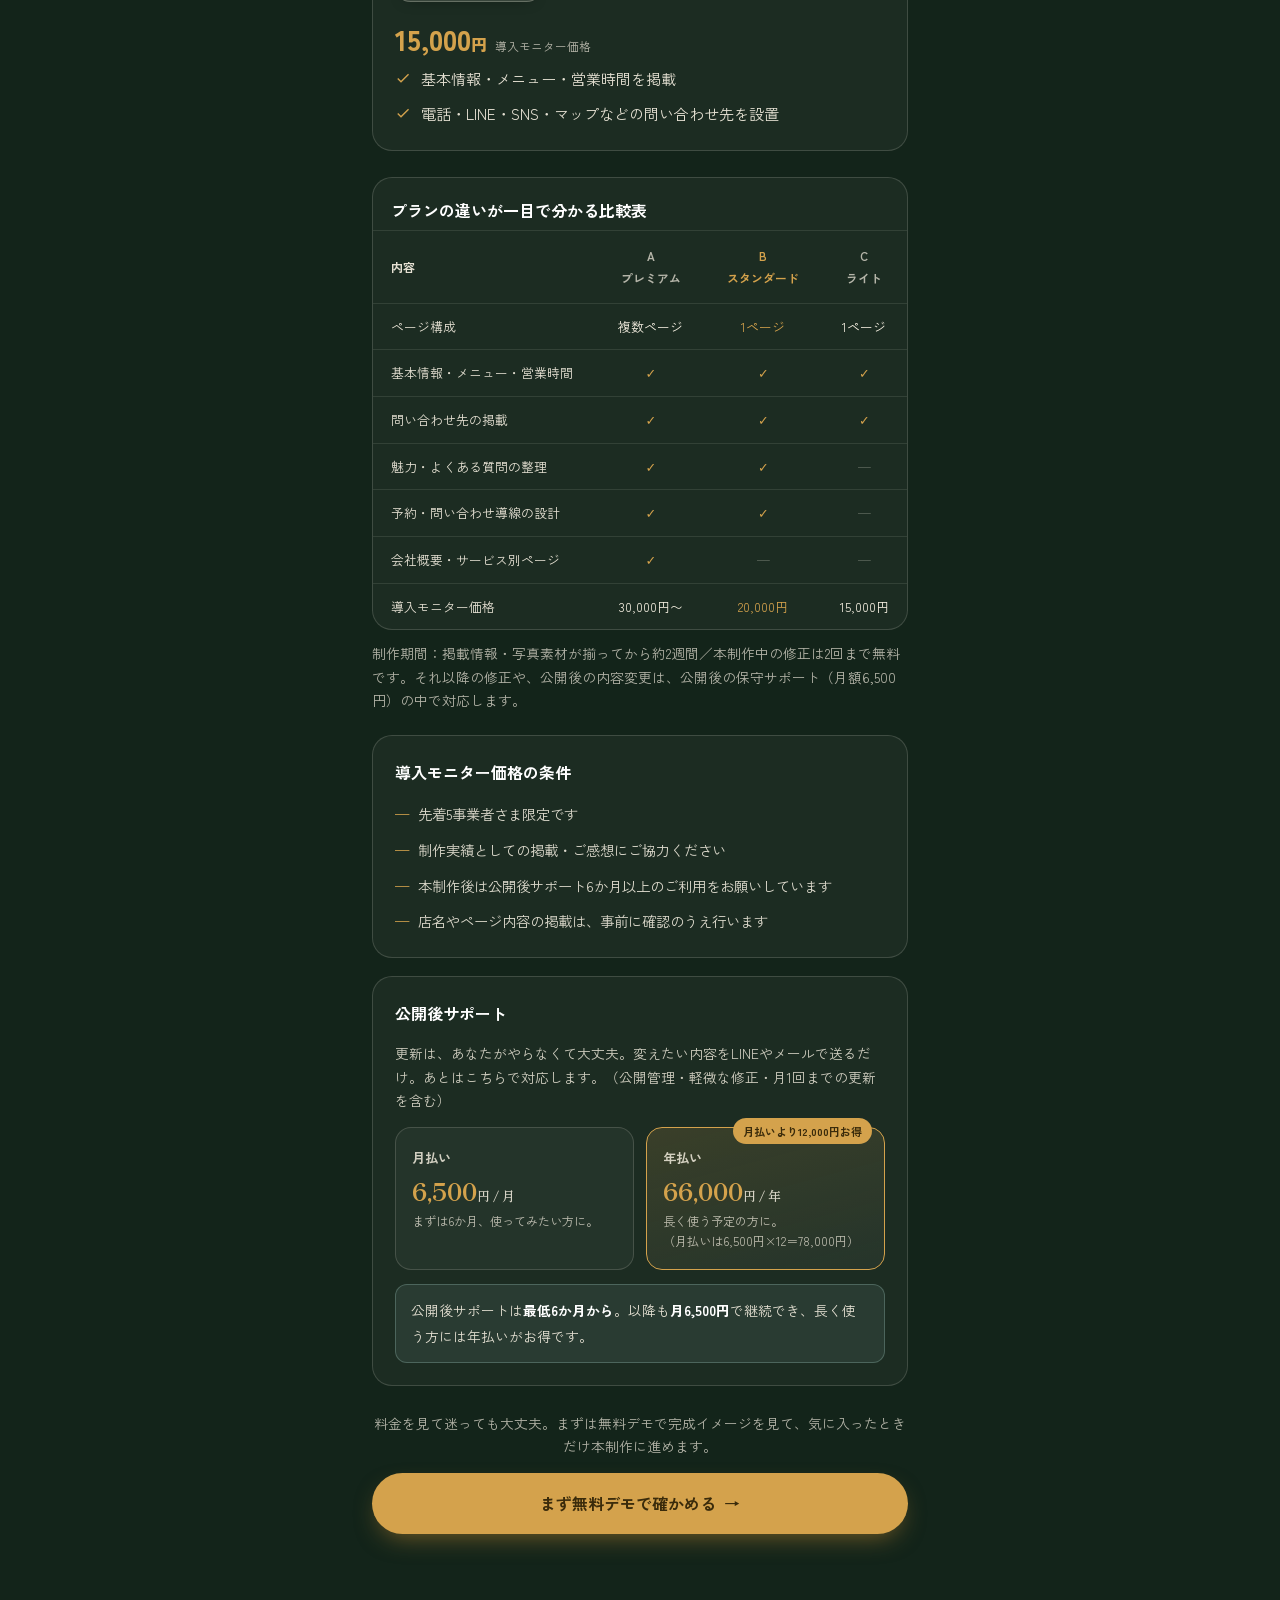
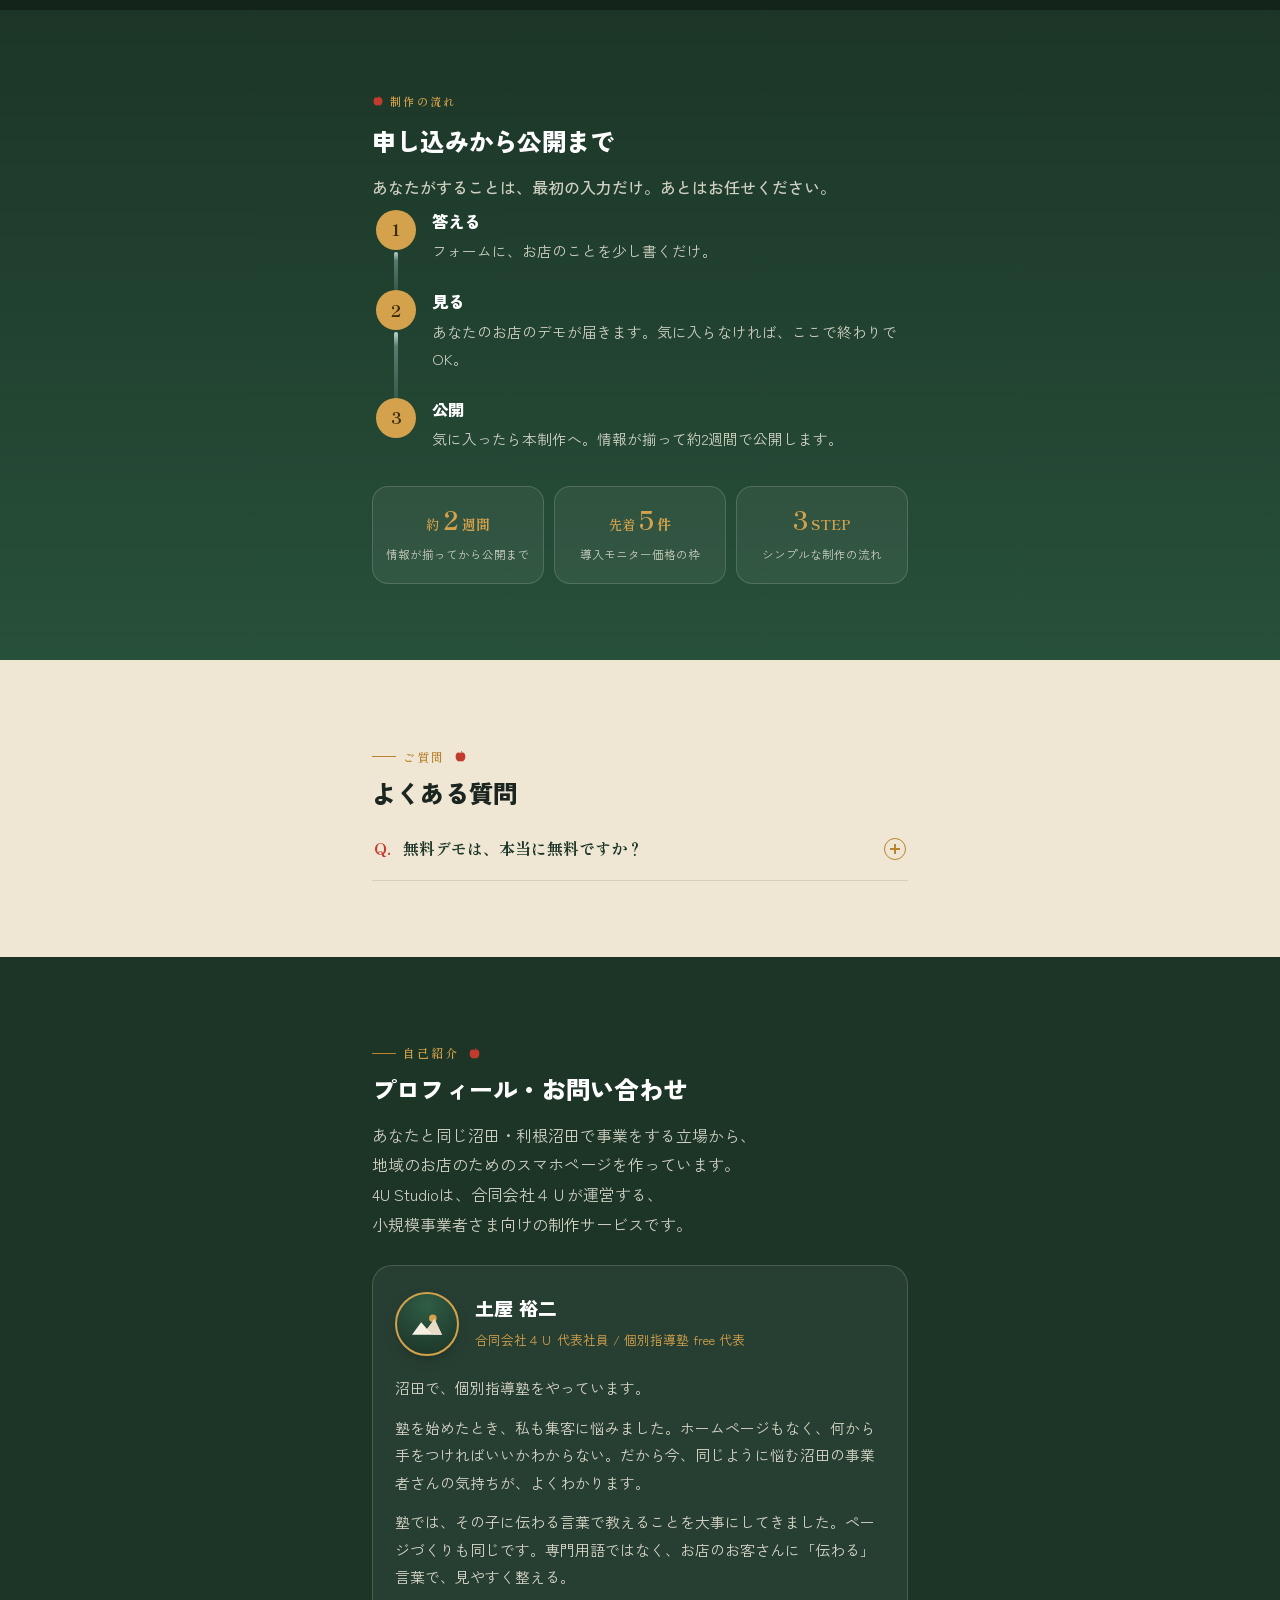
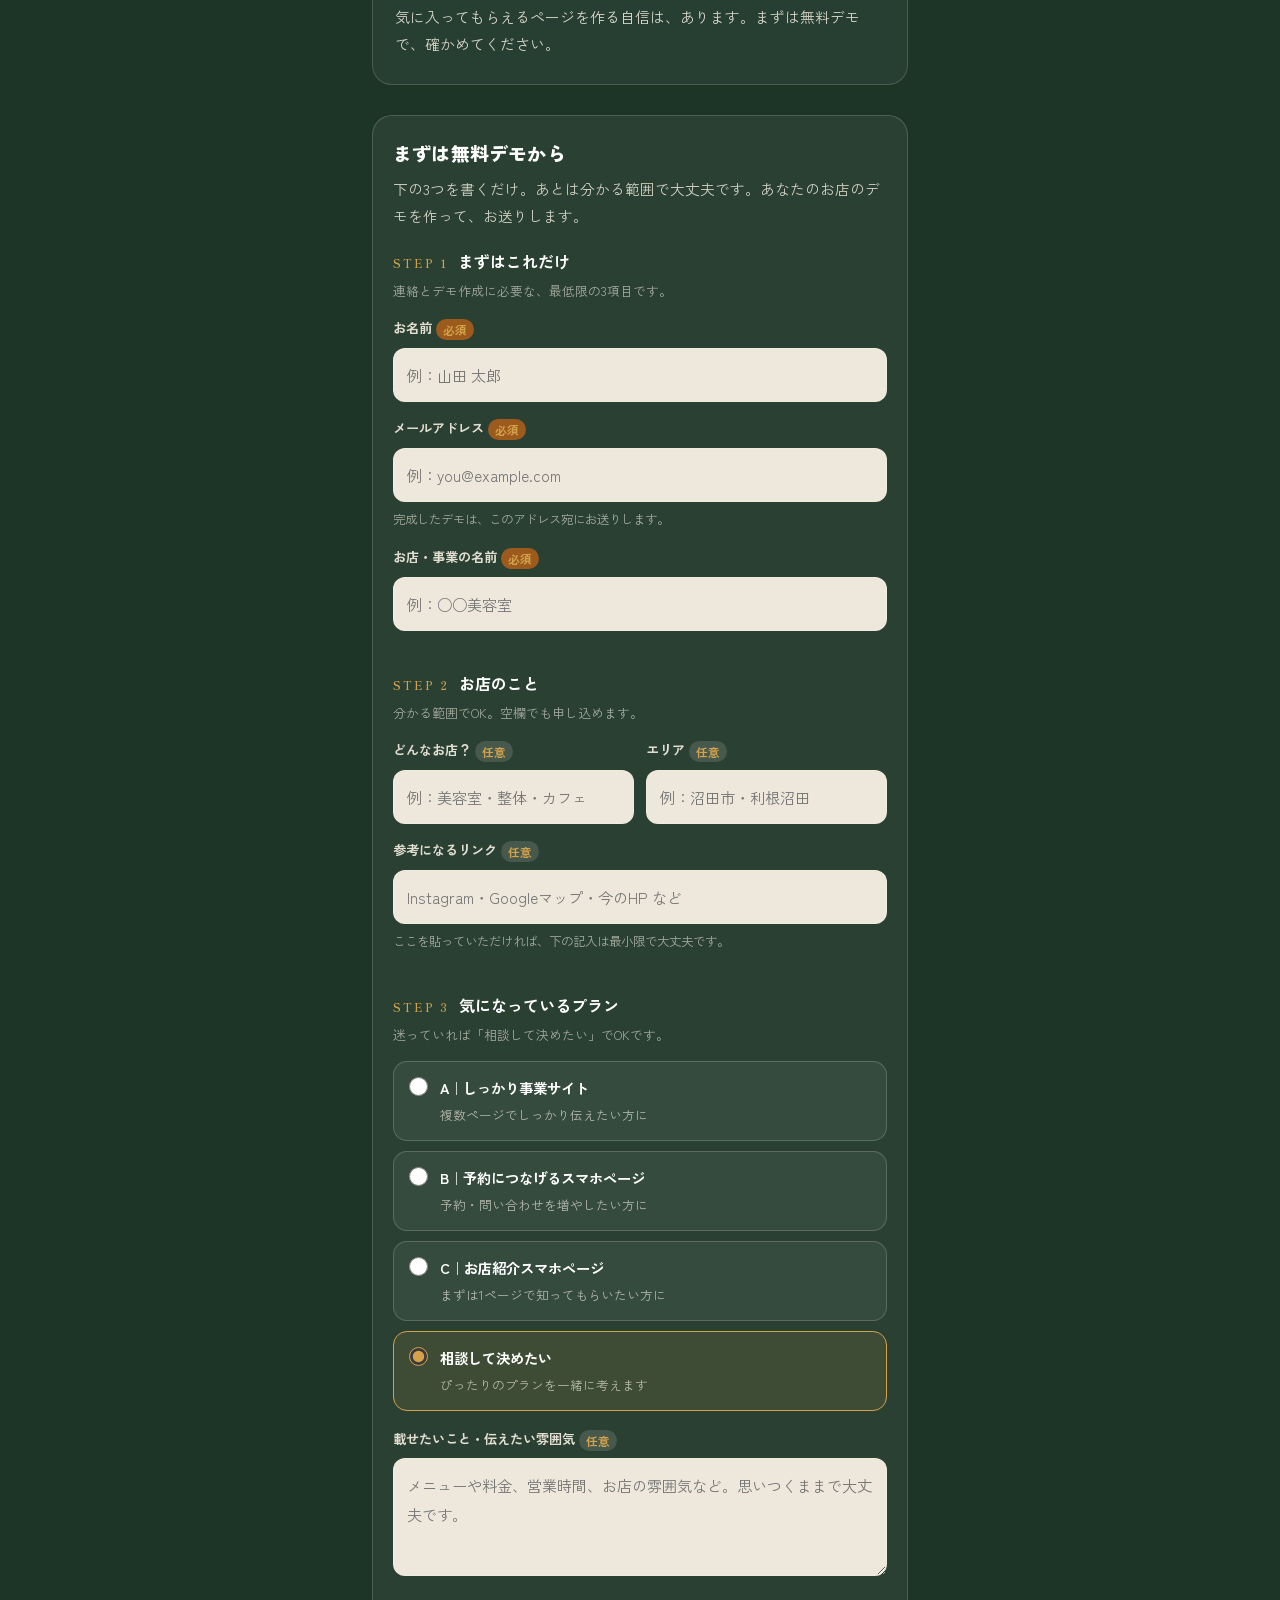
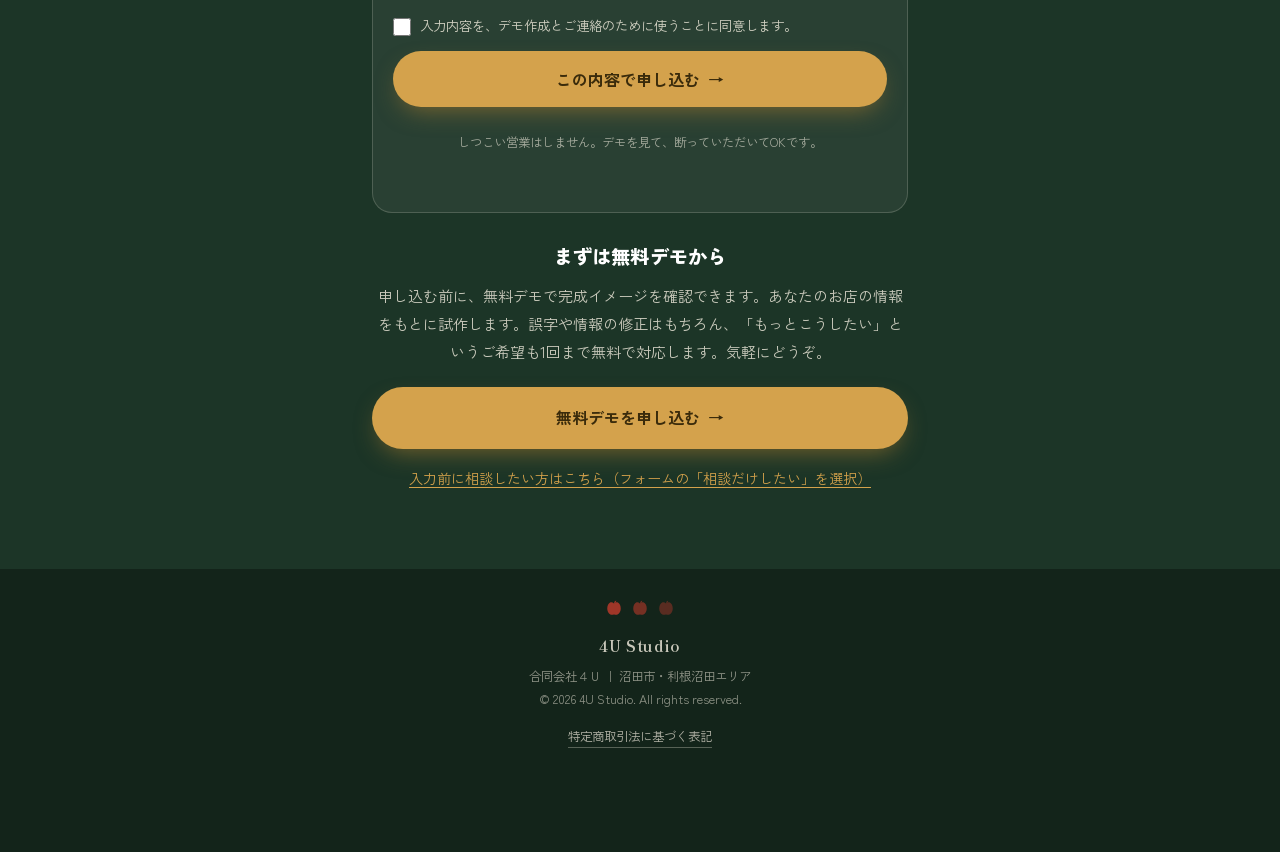
==== commit 0f17dbe3: "Hide juku WORKS section temporarily; update tokushoho support pricing" ====
--- a/index.html
+++ b/index.html
@@ -533,7 +533,6 @@
 <div class="progress" id="progress"></div>
 <nav class="dots" id="dots">
   <a href="#hero" data-s="hero" class="active"></a>
-  <a href="#works" data-s="works"></a>
   <a href="#samples" data-s="samples"></a>
   <a href="#pricing" data-s="pricing"></a>
   <a href="#flow" data-s="flow"></a>
@@ -601,7 +600,8 @@
   </svg>
 </header>
 
-<!-- ============ 5. WORKS（制作実績） ============ -->
+<!-- ============ 5. WORKS（制作実績）※一旦非公開 ============ -->
+<!-- 個別指導塾 free の実績掲載は依頼により一時非公開。再公開時はこのコメントを外す。
 <section class="works" id="works">
   <div class="wrap sec-head reveal">
     <span class="sec-num">制作実績</span>
@@ -623,6 +623,7 @@
     </a>
   </div>
 </section>
+-->
 
 <!-- ============ 5b. SAMPLES ============ -->
 <section class="samples" id="samples">
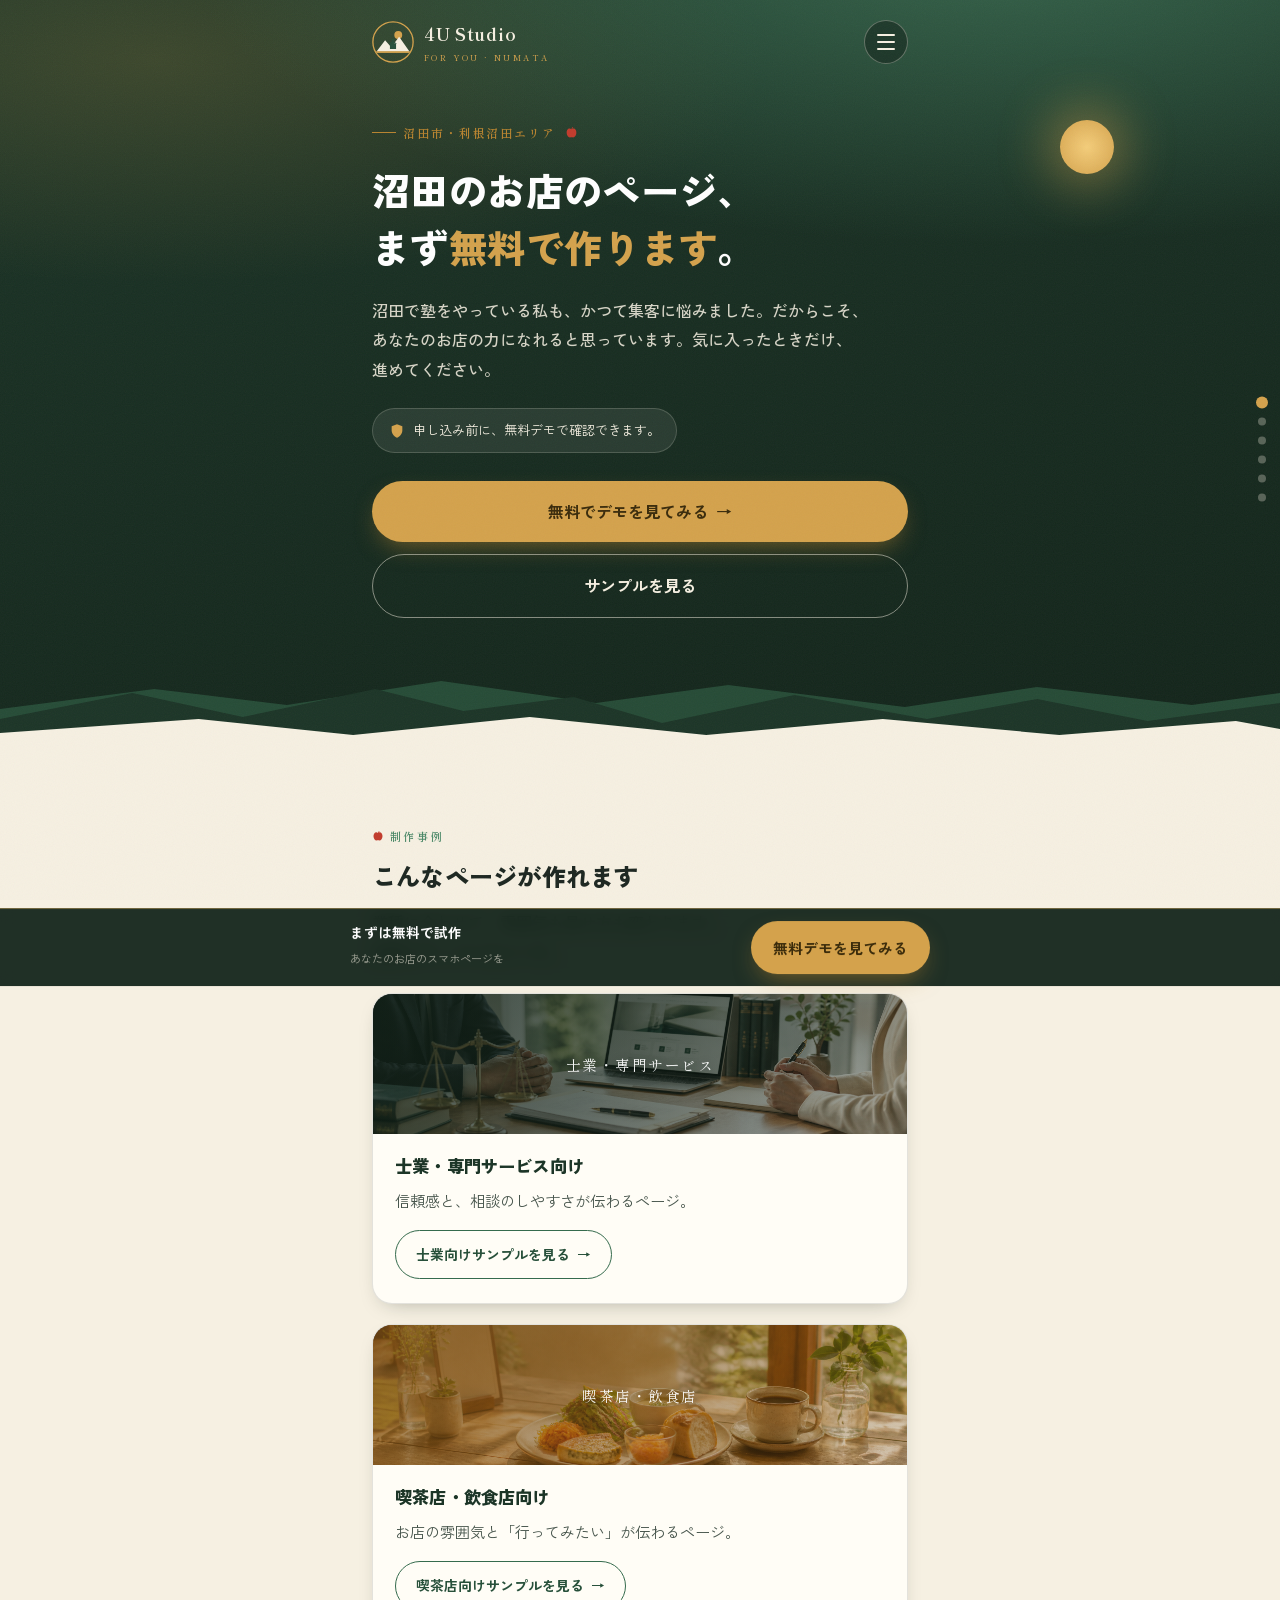
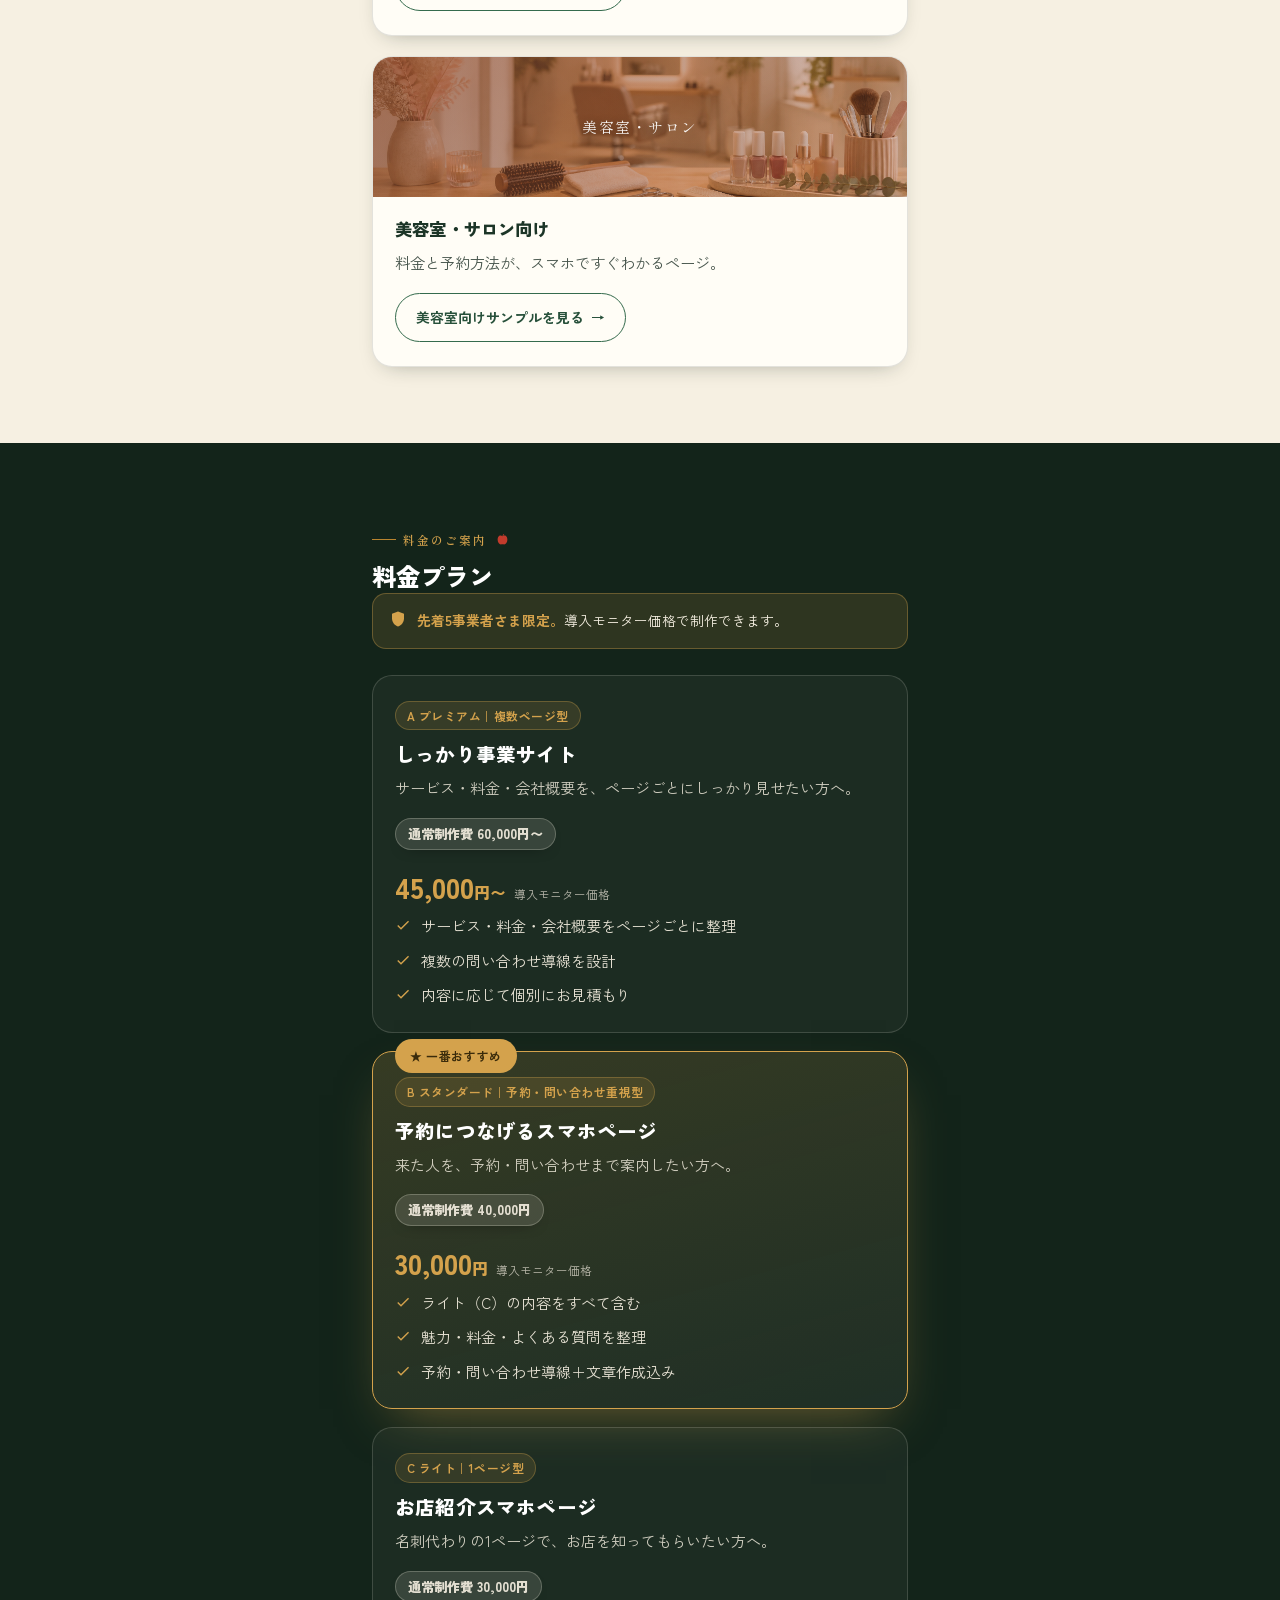
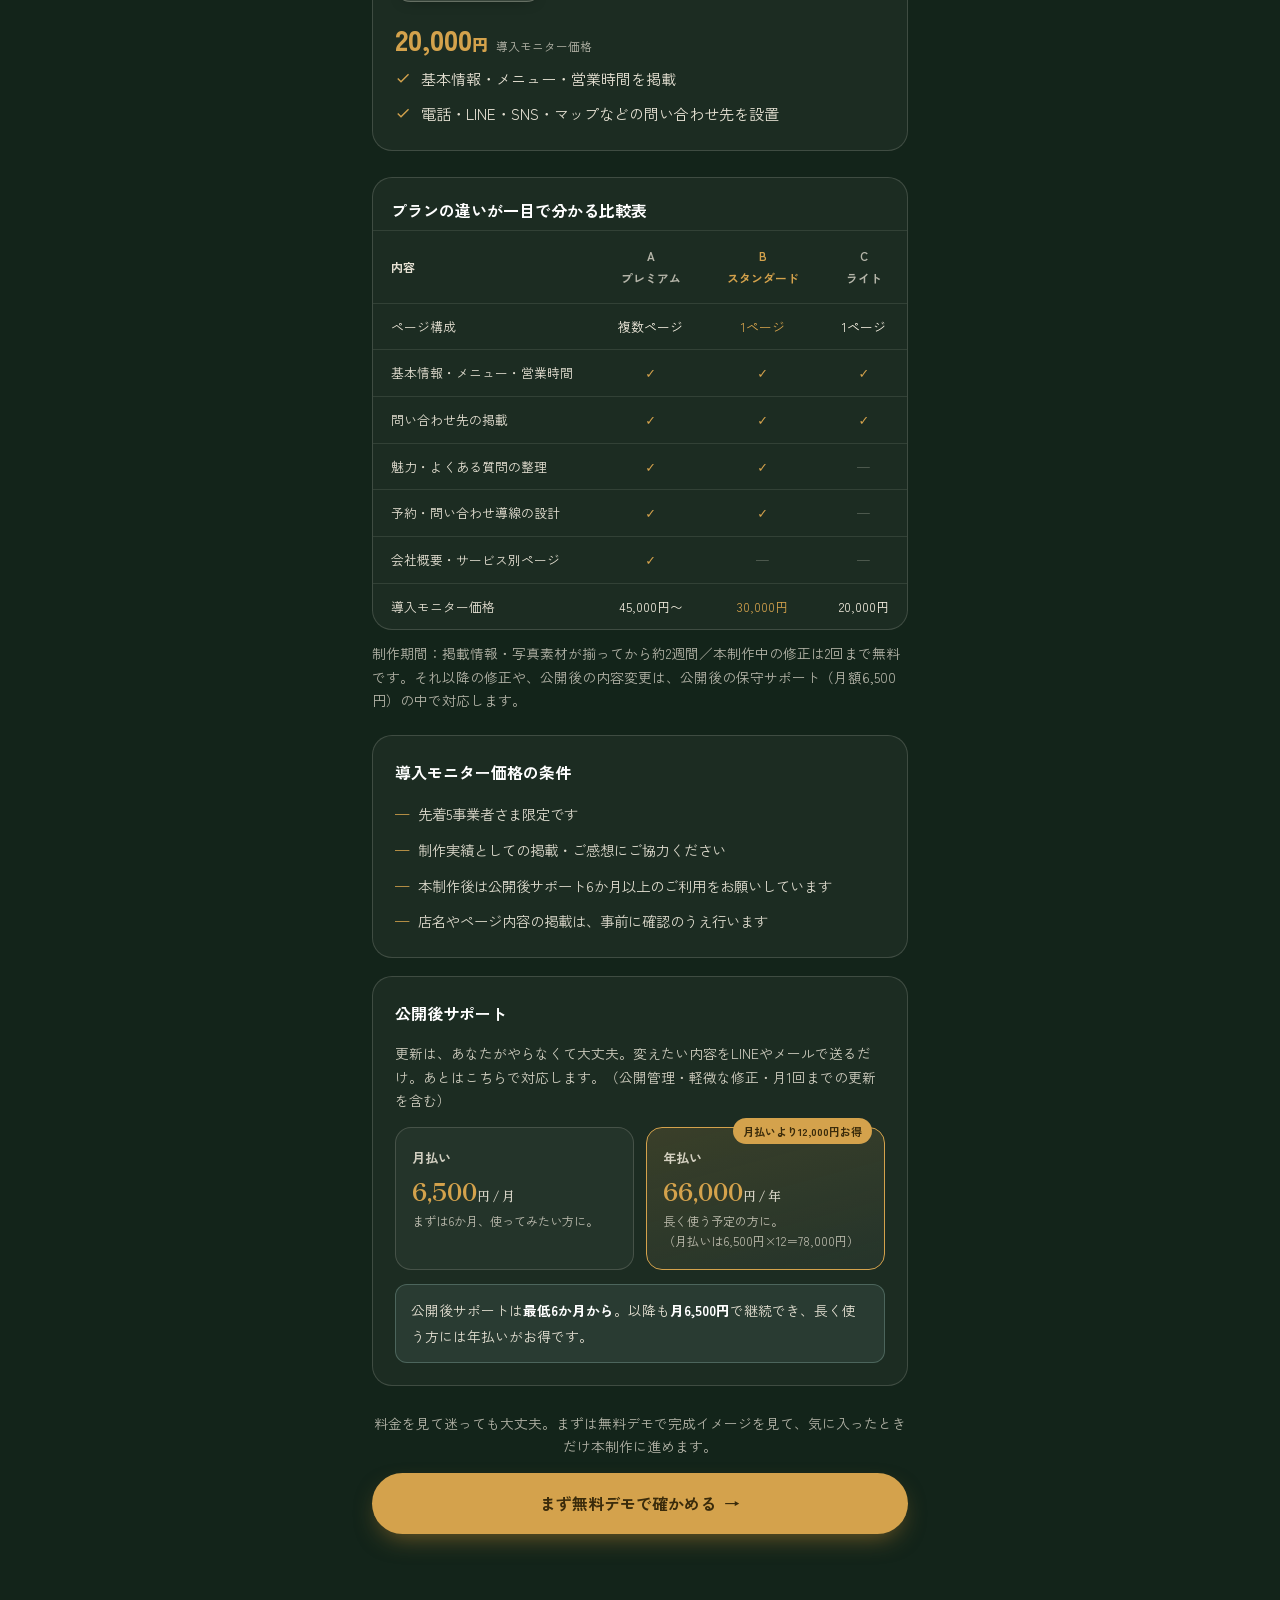
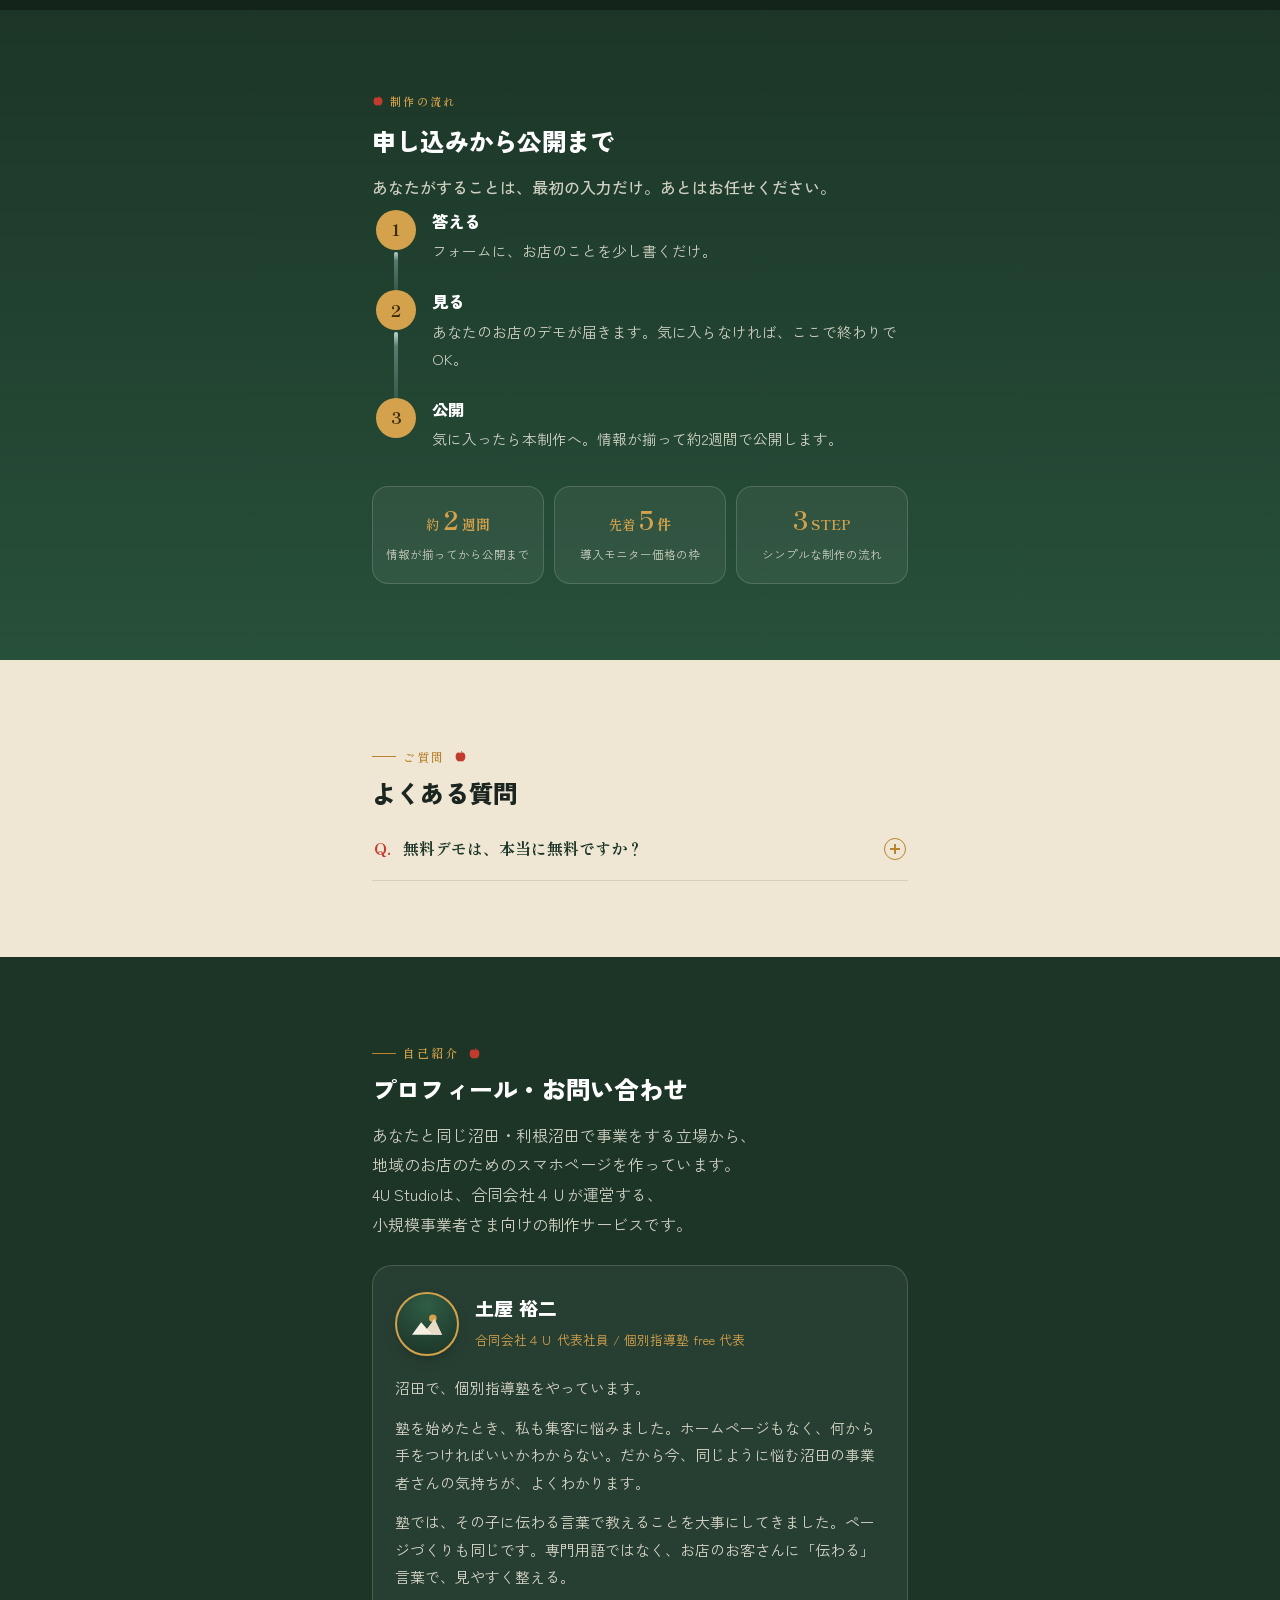
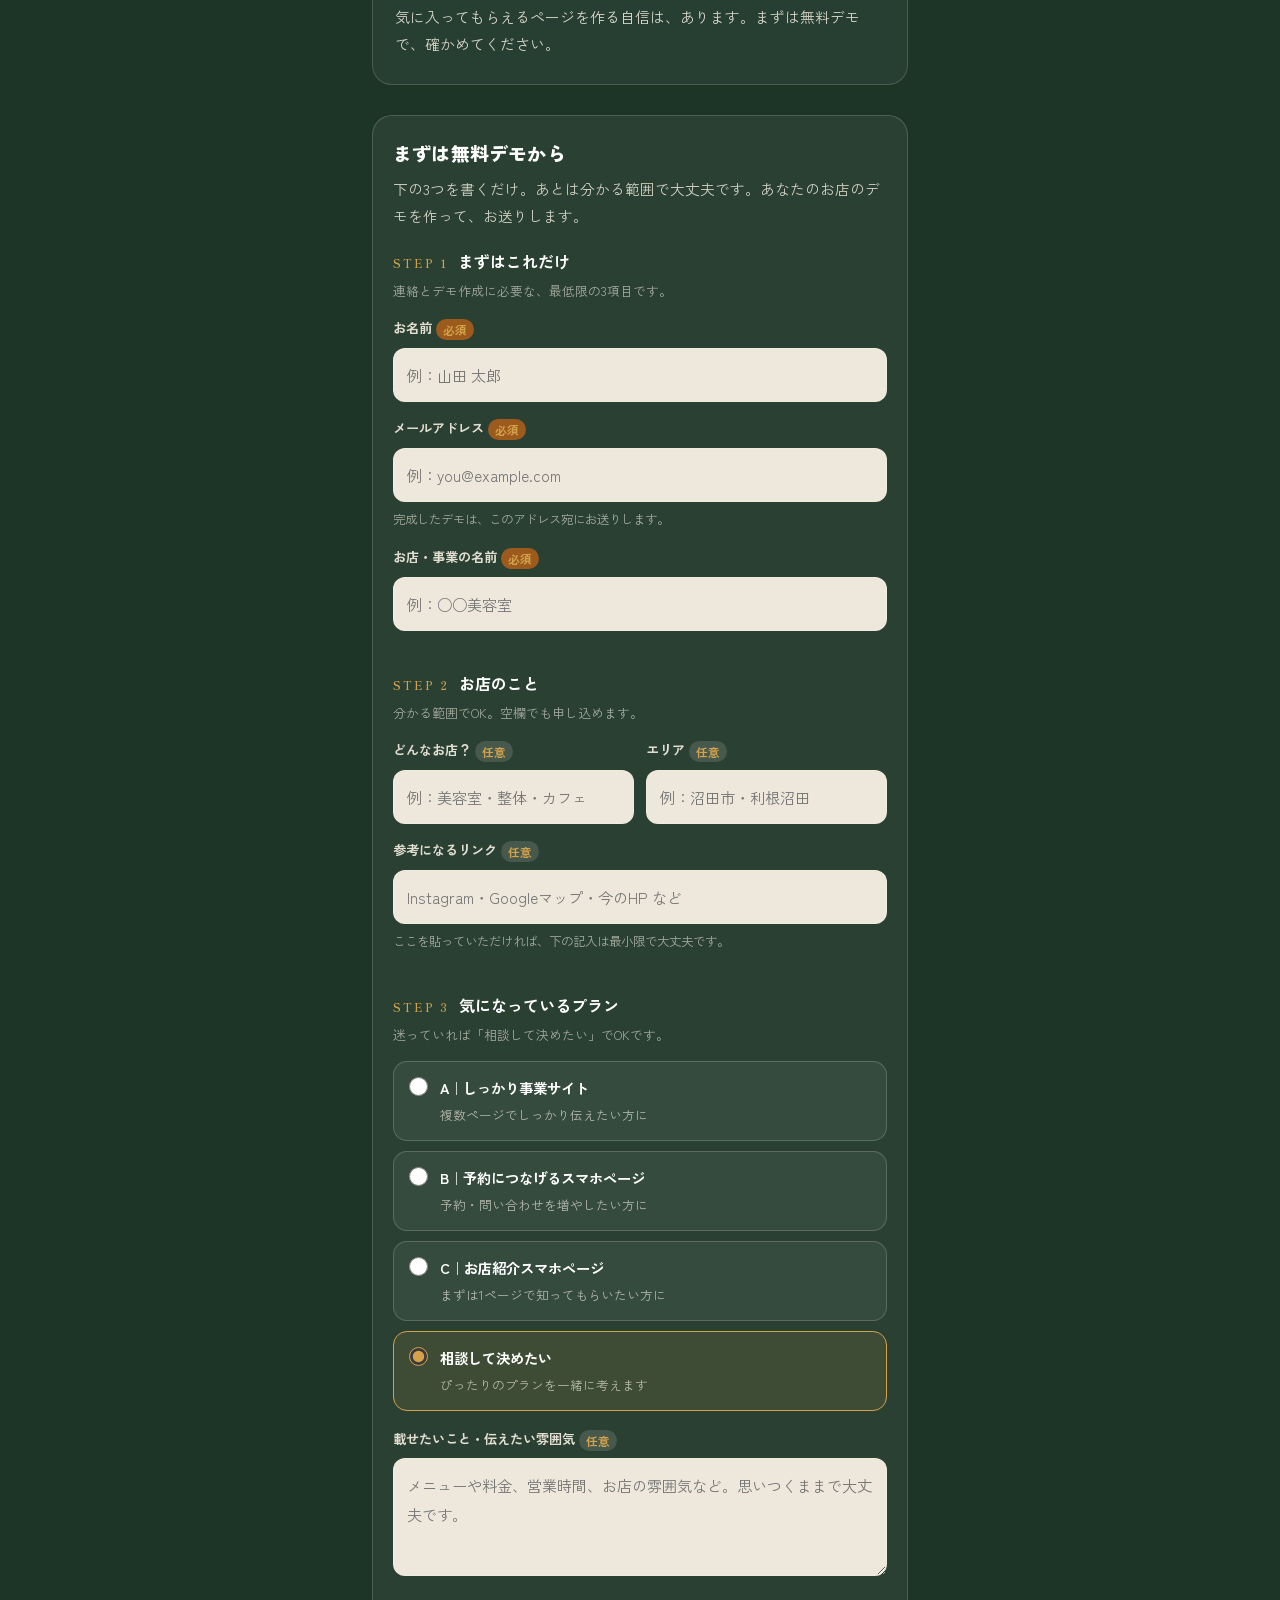
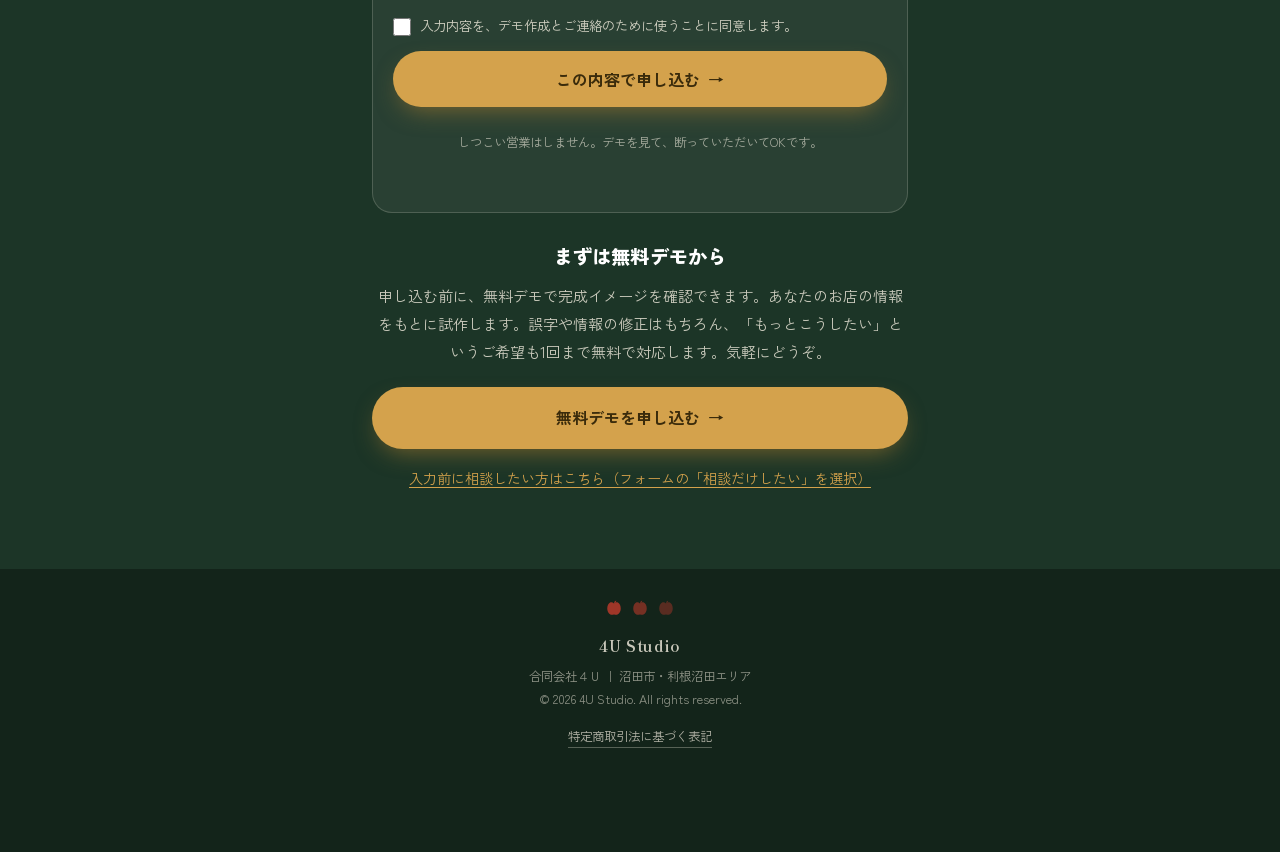
==== commit 074e6d4e: "料金をモニター価格に更新（A:45,000円・B:30,000円・C:20,000円） Co-Authored-By: Claude Sonnet 4.6 <noreply@anthropic.com" ====
--- a/index.html
+++ b/index.html
@@ -677,7 +677,7 @@
       <h3>しっかり事業サイト</h3>
       <p class="pdesc">サービス・料金・会社概要を、ページごとにしっかり見せたい方へ。</p>
       <span class="price-reg">通常制作費 60,000円〜</span>
-      <div class="price-row"><span class="price-mon"><span class="count" data-from="60000" data-count="30000">30,000</span><span class="yen">円〜</span></span><span class="price-label">導入モニター価格</span></div>
+      <div class="price-row"><span class="price-mon"><span class="count" data-from="60000" data-count="45000">45,000</span><span class="yen">円〜</span></span><span class="price-label">導入モニター価格</span></div>
       <ul>
         <li>サービス・料金・会社概要をページごとに整理</li>
         <li>複数の問い合わせ導線を設計</li>
@@ -691,7 +691,7 @@
       <h3>予約につなげるスマホページ</h3>
       <p class="pdesc">来た人を、予約・問い合わせまで案内したい方へ。</p>
       <span class="price-reg">通常制作費 40,000円</span>
-      <div class="price-row"><span class="price-mon"><span class="count" data-from="40000" data-count="20000">20,000</span><span class="yen">円</span></span><span class="price-label">導入モニター価格</span></div>
+      <div class="price-row"><span class="price-mon"><span class="count" data-from="40000" data-count="30000">30,000</span><span class="yen">円</span></span><span class="price-label">導入モニター価格</span></div>
       <ul>
         <li>ライト（C）の内容をすべて含む</li>
         <li>魅力・料金・よくある質問を整理</li>
@@ -704,7 +704,7 @@
       <h3>お店紹介スマホページ</h3>
       <p class="pdesc">名刺代わりの1ページで、お店を知ってもらいたい方へ。</p>
       <span class="price-reg">通常制作費 30,000円</span>
-      <div class="price-row"><span class="price-mon"><span class="count" data-from="30000" data-count="15000">15,000</span><span class="yen">円</span></span><span class="price-label">導入モニター価格</span></div>
+      <div class="price-row"><span class="price-mon"><span class="count" data-from="30000" data-count="20000">20,000</span><span class="yen">円</span></span><span class="price-label">導入モニター価格</span></div>
       <ul>
         <li>基本情報・メニュー・営業時間を掲載</li>
         <li>電話・LINE・SNS・マップなどの問い合わせ先を設置</li>
@@ -725,7 +725,7 @@
           <tr><td>魅力・よくある質問の整理</td><td><span class="yes">✓</span></td><td><span class="yes">✓</span></td><td><span class="no">—</span></td></tr>
           <tr><td>予約・問い合わせ導線の設計</td><td><span class="yes">✓</span></td><td><span class="yes">✓</span></td><td><span class="no">—</span></td></tr>
           <tr><td>会社概要・サービス別ページ</td><td><span class="yes">✓</span></td><td><span class="no">—</span></td><td><span class="no">—</span></td></tr>
-          <tr><td>導入モニター価格</td><td>30,000円〜</td><td class="hot" style="color:var(--ochre)">20,000円</td><td>15,000円</td></tr>
+          <tr><td>導入モニター価格</td><td>45,000円〜</td><td class="hot" style="color:var(--ochre)">30,000円</td><td>20,000円</td></tr>
         </tbody>
       </table>
     </div>
